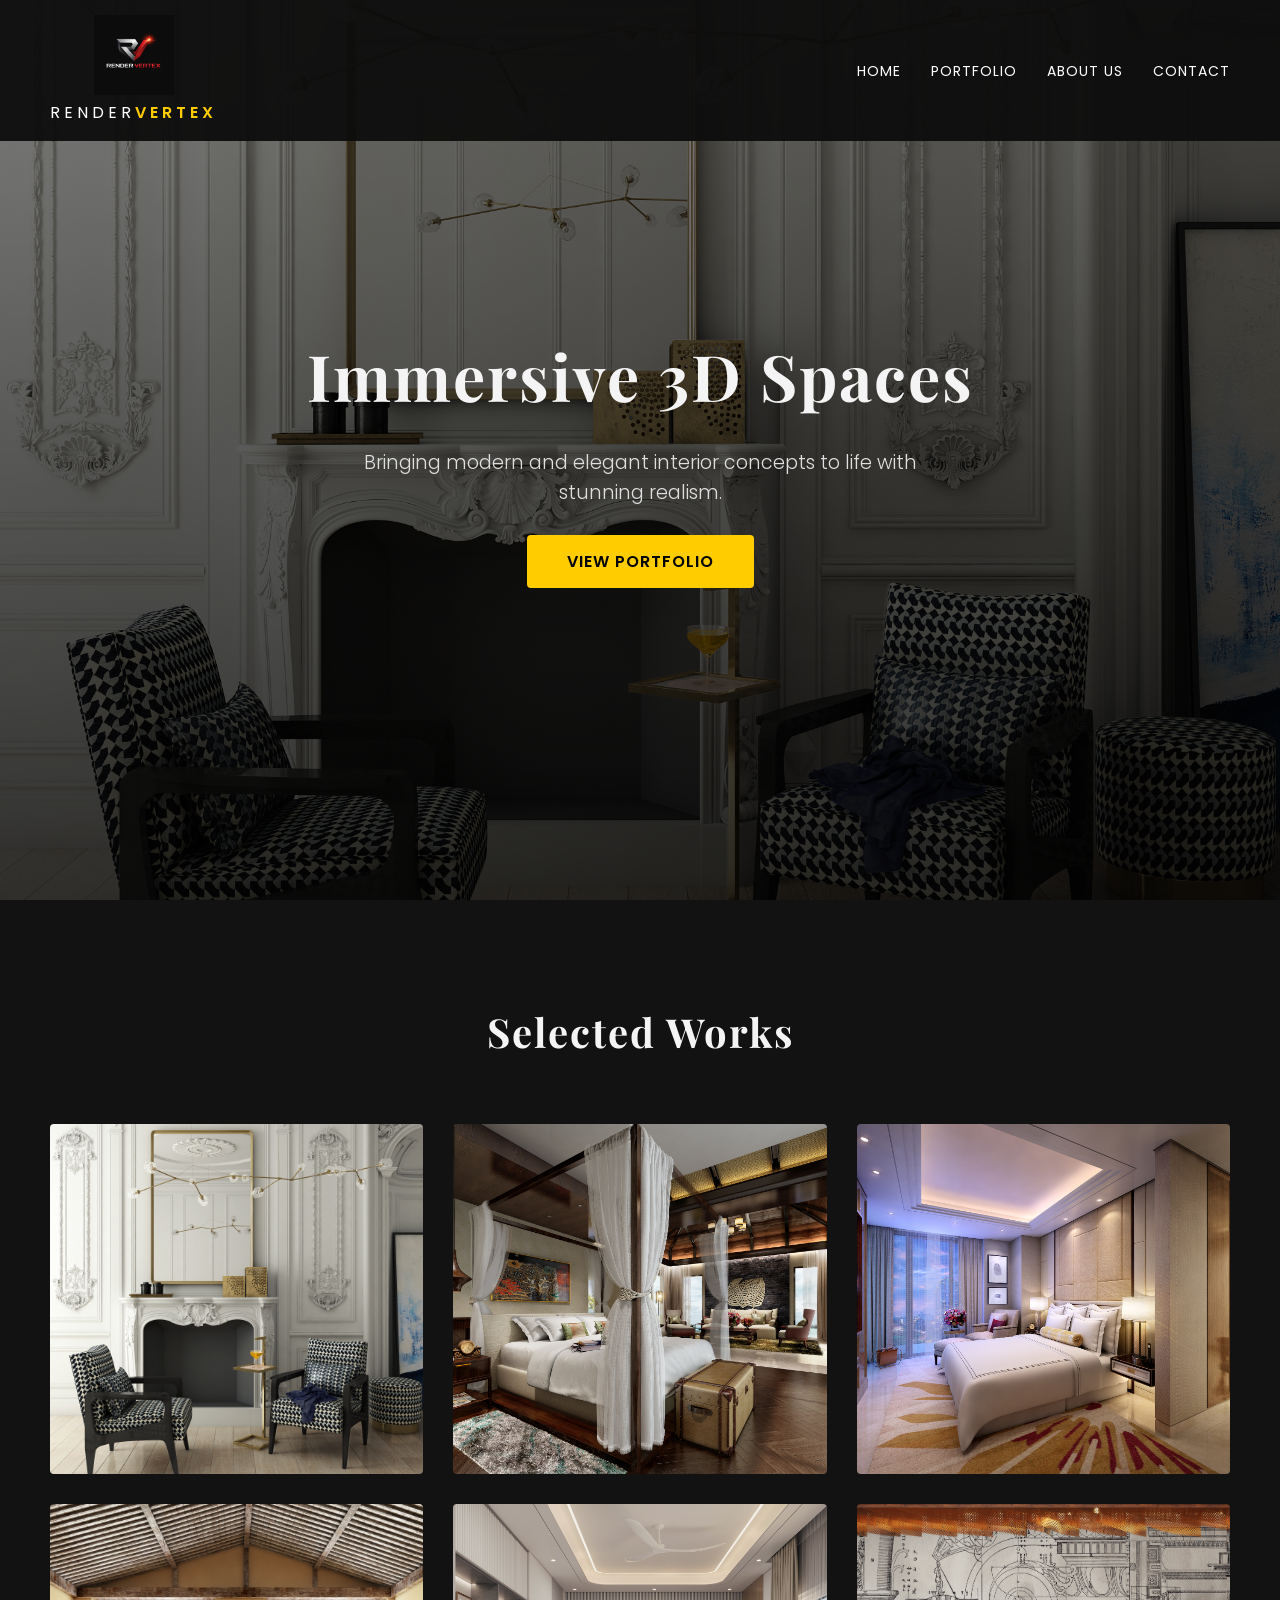
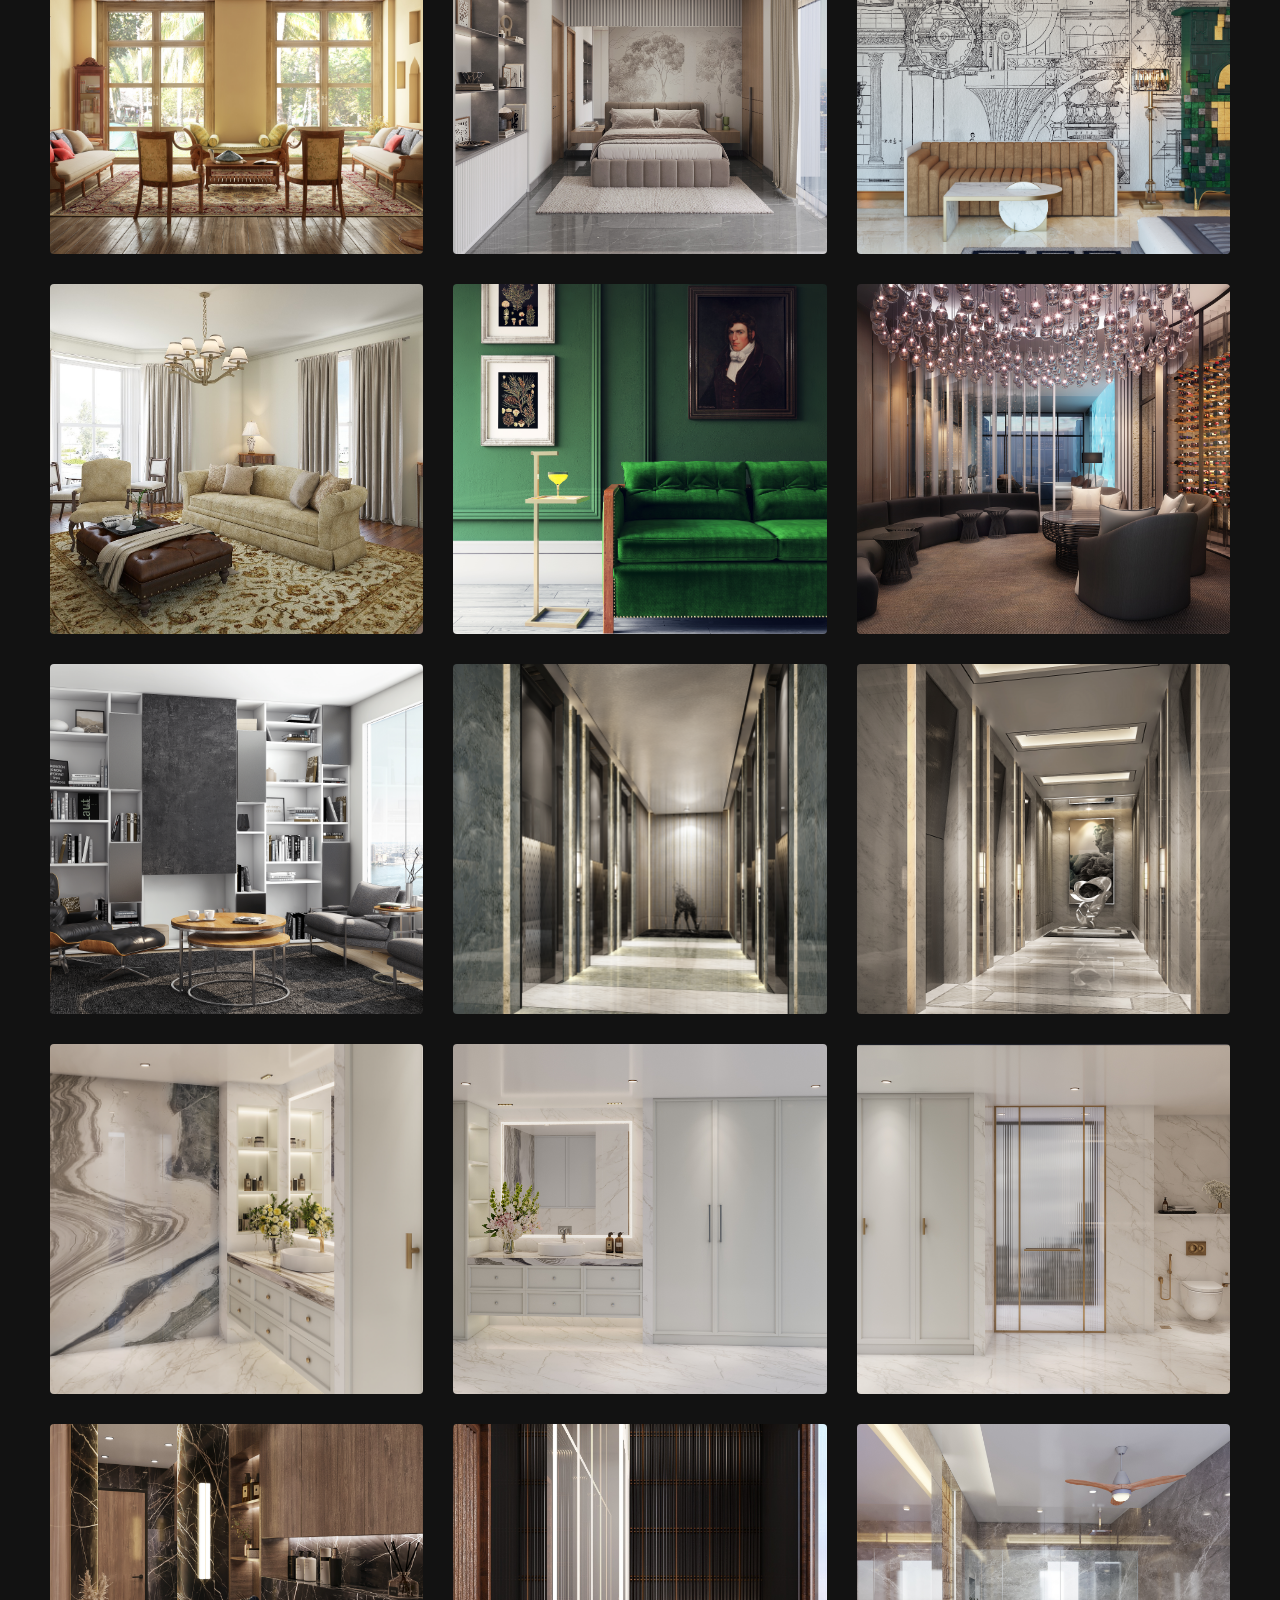
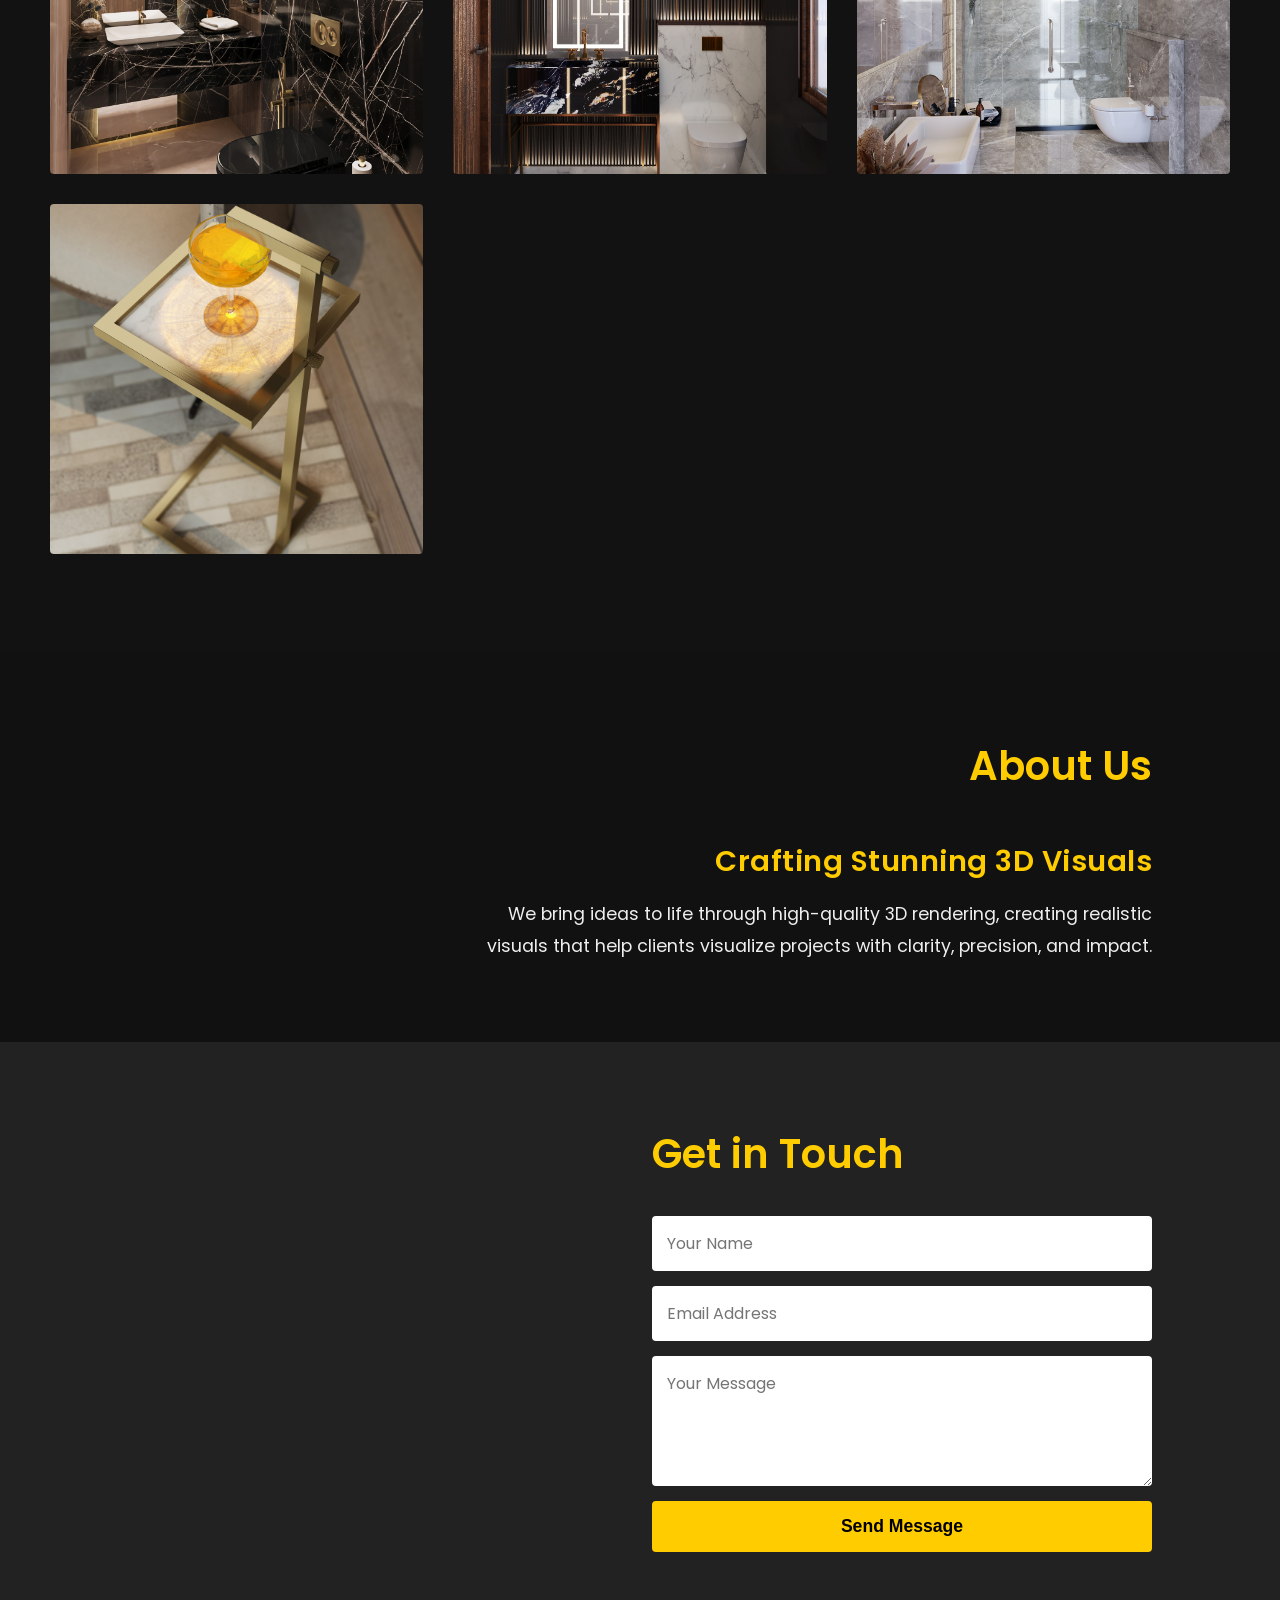
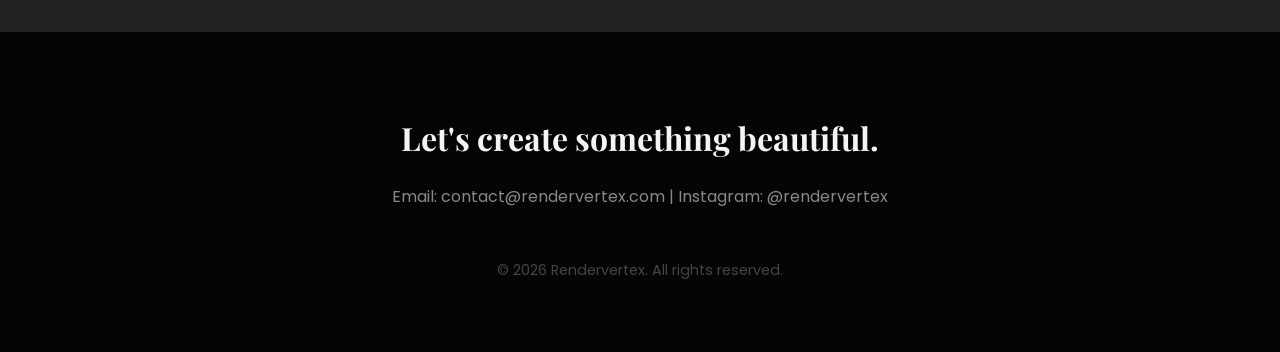
==== index.html @ 84c142a1 "Update index.html" ====
<!DOCTYPE html>
<html lang="en">
<head>
    <meta charset="UTF-8">
    <meta name="viewport" content="width=device-width, initial-scale=1.0">
    <title>Rendervertex | 3D Interior Portfolio</title>
    <link rel="stylesheet" href="style.css">
    <link href="https://fonts.googleapis.com/css2?family=Playfair+Display:wght@400;600&family=Poppins:wght@300;400;500;600&display=swap" rel="stylesheet">
</head>
<body>

    <nav class="navbar">
        <a href="#home" class="logo">
            <img src="images/logo.png" alt="Rendervertex Logo">
            <div class="logo-text">RENDER<span>VERTEX</span></div>
        </a>
        <ul class="nav-links">
            <li><a href="#home">Home</a></li>
            <li><a href="#portfolio">Portfolio</a></li>
            <li><a href="#about">About Us</a></li>
            <li><a href="#contact-form">Contact</a></li>
        </ul>
    </nav>

    <header id="home" class="hero">
        <div class="hero-content">
            <h1>Immersive 3D Spaces</h1>
            <p>Bringing modern and elegant interior concepts to life with stunning realism.</p>
            <a href="#portfolio" class="btn">View Portfolio</a>
        </div>
    </header>

    <section id="portfolio" class="portfolio">
        <h2 class="section-title">Selected Works</h2>
        <div class="gallery">
            <div class="gallery-item"><img src="images/portfolio_1.jpg.jpg" alt="Classic Elegance"><div class="overlay">Classic Elegance</div></div>
            <div class="gallery-item"><img src="images/portfolio_2.jpg.jpg" alt="Luxury Bedroom"><div class="overlay">Luxury Bedroom</div></div>
            <div class="gallery-item"><img src="images/portfolio_3.jpg.jpg" alt="Modern Suite"><div class="overlay">Modern Suite</div></div>
            <div class="gallery-item"><img src="images/portfolio_4.jpg.jpg" alt="Traditional Lounge"><div class="overlay">Traditional Lounge</div></div>
            <div class="gallery-item"><img src="images/portfolio_5.jpg.jpg" alt="Contemporary Bedroom"><div class="overlay">Contemporary Bedroom</div></div>
            <div class="gallery-item"><img src="images/portfolio_6.jpg.jpg" alt="Artistic Living Space"><div class="overlay">Artistic Living Space</div></div>
            <div class="gallery-item"><img src="images/portfolio_7.jpg.jpg" alt="Cozy Seating"><div class="overlay">Cozy Seating</div></div>
            <div class="gallery-item"><img src="images/portfolio_8.jpg.jpg" alt="Emerald Lounge"><div class="overlay">Emerald Lounge</div></div>
            <div class="gallery-item"><img src="images/portfolio_9.jpg.jpg" alt="Luxury Cellar"><div class="overlay">Luxury Cellar</div></div>
            <div class="gallery-item"><img src="images/portfolio_10.jpg.jpg" alt="Modern Reading Nook"><div class="overlay">Modern Reading Nook</div></div>
            <div class="gallery-item"><img src="images/portfolio_11.jpg.jpg" alt="Marble Hallway"><div class="overlay">Marble Hallway</div></div>
            <div class="gallery-item"><img src="images/portfolio_12.jpg.jpg" alt="Sculpture Corridor"><div class="overlay">Sculpture Corridor</div></div>
            <div class="gallery-item"><img src="images/portfolio_13.jpg.jpg" alt="Modern Marble Bathroom"><div class="overlay">Modern Marble Bathroom</div></div>
            <div class="gallery-item"><img src="images/portfolio_14.jpg.jpg" alt="Minimalist Wardrobe"><div class="overlay">Minimalist Wardrobe</div></div>
            <div class="gallery-item"><img src="images/portfolio_15.jpg.jpg" alt="Elegant Glass Shower"><div class="overlay">Elegant Glass Shower</div></div>
            <div class="gallery-item"><img src="images/portfolio_16.jpg.jpg" alt="Dark Marble Vanity"><div class="overlay">Dark Marble Vanity</div></div>
            <div class="gallery-item"><img src="images/portfolio_17.jpg.jpg" alt="Luxury Powder Room"><div class="overlay">Luxury Powder Room</div></div>
            <div class="gallery-item"><img src="images/portfolio_18.jpg.jpg" alt="Grey Stone Bathroom"><div class="overlay">Grey Stone Bathroom</div></div>
            <div class="gallery-item"><img src="images/portfolio_19.jpg.jpg" alt="Golden Side Table"><div class="overlay">Golden Side Table</div></div>
        </div>
    </section>

    <section id="about" class="about-section">
        <div class="about-container">
            <h2 class="gold-text text-right">About Us</h2>
            <div class="about-content">
                <h3 class="gold-text">Crafting Stunning 3D Visuals</h3>
                <p>We bring ideas to life through high-quality 3D rendering, creating realistic visuals that help clients visualize projects with clarity, precision, and impact.</p>
            </div>
        </div>
    </section>

    <section id="contact-form" class="contact-form-section">
        <div class="form-container">
            <h2 class="gold-text">Get in Touch</h2>
            <form action="#" method="POST" class="contact-form">
                <input type="text" placeholder="Your Name" required>
                <input type="email" placeholder="Email Address" required>
                <textarea placeholder="Your Message" rows="4" required></textarea>
                <button type="submit" class="submit-btn">Send Message</button>
            </form>
        </div>
    </section>

    <footer id="contact">
        <h2>Let's create something beautiful.</h2>
        <p>Email: contact@rendervertex.com | Instagram: @rendervertex</p>
        <p class="copyright">&copy; 2026 Rendervertex. All rights reserved.</p>
    </footer>
</body>
</html>
---- style.css ----
/* General Reset */
* {
    margin: 0;
    padding: 0;
    box-sizing: border-box;
}
html {
    scroll-behavior: smooth;
}
body {
    background-color: #0d0d0d;
    color: #f4f4f4;
    font-family: 'Poppins', sans-serif;
    line-height: 1.6;
}

/* Typography */
h1, h2 {
    font-family: 'Playfair Display', serif;
}

/* Navbar */
.navbar {
    display: flex;
    justify-content: space-between;
    align-items: center;
    padding: 15px 50px;
    background-color: rgba(13, 13, 13, 0.95);
    position: fixed;
    width: 100%;
    top: 0;
    z-index: 1000;
}
.logo {
    display: flex;
    flex-direction: column; 
    align-items: center;
    text-decoration: none;
}
.logo img {
    height: 80px; /* SIZE INCREASED FROM 50px TO 80px */
    width: auto;
    object-fit: contain;
    mix-blend-mode: screen; 
}
.logo-text {
    font-family: 'Poppins', sans-serif;
    font-size: 16px; /* SIZE INCREASED FROM 12px TO 16px */
    font-weight: 400;
    letter-spacing: 4px;
    color: #ffffff;
    margin-top: 5px;
}
.logo-text span {
    color: #ffcc00; 
    font-weight: 600;
}
.nav-links {
    list-style: none;
    display: flex;
    gap: 30px;
}
.nav-links a {
    color: #fff;
    text-decoration: none;
    font-size: 14px;
    text-transform: uppercase;
    letter-spacing: 1px;
    transition: color 0.3s ease;
}
.nav-links a:hover {
    color: #ffcc00; 
}

/* Hero Section */
.hero {
    height: 100vh;
    display: flex;
    justify-content: center;
    align-items: center;
    text-align: center;
    background: linear-gradient(rgba(0,0,0,0.5), rgba(0,0,0,0.8)), url('images/portfolio_1.jpg.jpg') center/cover;
    padding: 0 20px;
}
.hero-content h1 {
    font-size: 4rem;
    margin-bottom: 20px;
    letter-spacing: 2px;
}
.hero-content p {
    font-size: 1.2rem;
    font-weight: 300;
    margin-bottom: 40px;
    color: #e0e0e0;
    max-width: 600px;
    margin-left: auto;
    margin-right: auto;
}
.btn {
    padding: 15px 40px;
    background-color: #ffcc00; 
    color: #000;
    text-decoration: none;
    font-weight: 600;
    text-transform: uppercase;
    letter-spacing: 1px;
    transition: background-color 0.3s, transform 0.3s;
    border-radius: 4px;
}
.btn:hover {
    background-color: #e6b800;
    transform: translateY(-3px);
}

/* Portfolio Section */
.portfolio {
    padding: 100px 50px;
    text-align: center;
    background-color: #121212;
}
.section-title {
    font-size: 2.5rem;
    margin-bottom: 60px;
    letter-spacing: 2px;
}
.gallery {
    display: grid;
    grid-template-columns: repeat(auto-fit, minmax(350px, 1fr));
    gap: 30px;
}
.gallery-item {
    position: relative;
    overflow: hidden;
    cursor: pointer;
    border-radius: 4px;
}
.gallery-item img {
    width: 100%;
    height: 350px;
    object-fit: cover; 
    display: block;
    transition: transform 0.5s ease;
}
.overlay {
    position: absolute;
    bottom: -100%;
    left: 0;
    width: 100%;
    padding: 20px;
    background: linear-gradient(transparent, rgba(0, 0, 0, 0.9));
    color: #fff;
    text-align: left;
    font-size: 1.2rem;
    font-family: 'Playfair Display', serif;
    transition: bottom 0.4s ease;
}
.gallery-item:hover img {
    transform: scale(1.05);
}
.gallery-item:hover .overlay {
    bottom: 0;
}

/* --- About Us Section --- */
.about-section {
    background-color: #111111;
    padding: 80px 10%;
}
.about-container {
    max-width: 1200px;
    margin: 0 auto;
}
.gold-text {
    color: #ffcc00;
    font-family: 'Poppins', sans-serif;
    font-weight: 600;
}
.text-right {
    text-align: right;
    font-size: 2.5rem;
    margin-bottom: 40px;
}
.about-content {
    max-width: 700px;
    margin-left: auto; /* TEXT KO RIGHT SIDE SHIFT KARNE KE LIYE */
    text-align: right; /* TEXT KI ALIGNMENT RIGHT KARNE KE LIYE */
}
.about-content h3 {
    font-size: 1.8rem;
    margin-bottom: 15px;
    letter-spacing: 0.5px;
}
.about-content p {
    font-size: 1.1rem;
    color: #eeeeee;
    line-height: 1.8;
}

/* --- Get in Touch Section --- */
.contact-form-section {
    background-color: #222222;
    padding: 80px 10%;
    display: flex;
    justify-content: flex-end;
}
.form-container {
    width: 100%;
    max-width: 500px;
}
.form-container h2 {
    font-size: 2.5rem;
    margin-bottom: 30px;
}
.contact-form {
    display: flex;
    flex-direction: column;
    gap: 15px;
}
.contact-form input, 
.contact-form textarea {
    width: 100%;
    padding: 15px;
    border: none;
    border-radius: 4px;
    font-family: 'Poppins', sans-serif;
    font-size: 1rem;
    background-color: #ffffff;
    color: #333;
}
.contact-form input:focus, 
.contact-form textarea:focus {
    outline: 2px solid #ffcc00;
}
.submit-btn {
    background-color: #ffcc00;
    color: #000;
    border: none;
    padding: 15px;
    font-size: 1.1rem;
    font-weight: 600;
    border-radius: 4px;
    cursor: pointer;
    transition: background-color 0.3s ease;
}
.submit-btn:hover {
    background-color: #e6b800;
}

/* Footer */
footer {
    background-color: #050505;
    padding: 80px 20px 40px;
    text-align: center;
}
footer h2 {
    font-size: 2rem;
    margin-bottom: 20px;
}
footer p {
    color: #888;
    margin-bottom: 30px;
}
.copyright {
    font-size: 0.9rem;
    color: #444;
    margin-top: 50px;
}

/* Mobile Responsiveness */
@media (max-width: 768px) {
    .navbar {
        flex-direction: column;
        padding: 20px;
    }
    .logo-text {
        margin-bottom: 15px;
    }
    .nav-links {
        margin-top: 10px;
        flex-wrap: wrap;
        justify-content: center;
    }
    .hero-content h1 {
        font-size: 2.5rem;
    }
    .portfolio {
        padding: 60px 20px;
    }
    .gallery-item img {
        height: 250px;
    }
    .text-right {
        text-align: left;
    }
    .about-content {
        text-align: left; /* Mobile me wapas left align taaki ajeeb na lage */
        margin-left: 0;
    }
    .contact-form-section {
        justify-content: flex-start;
    }
}
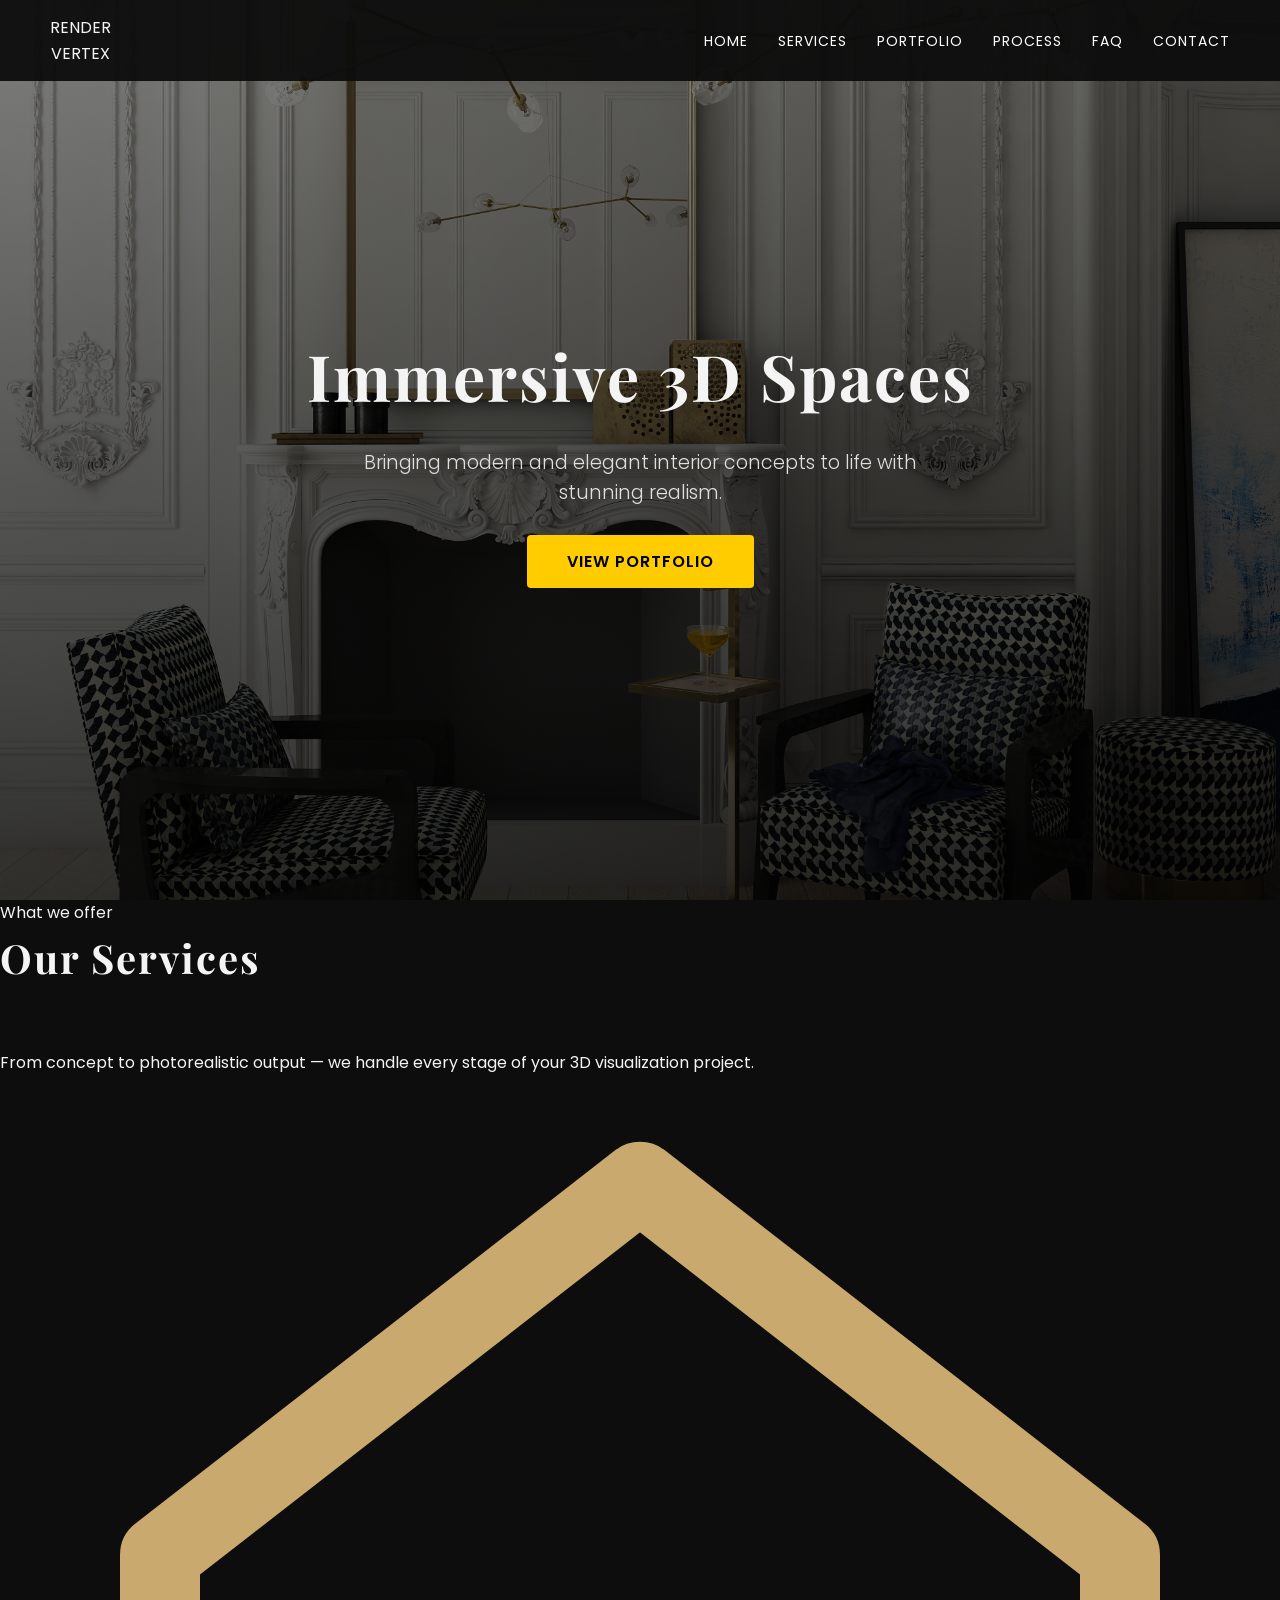
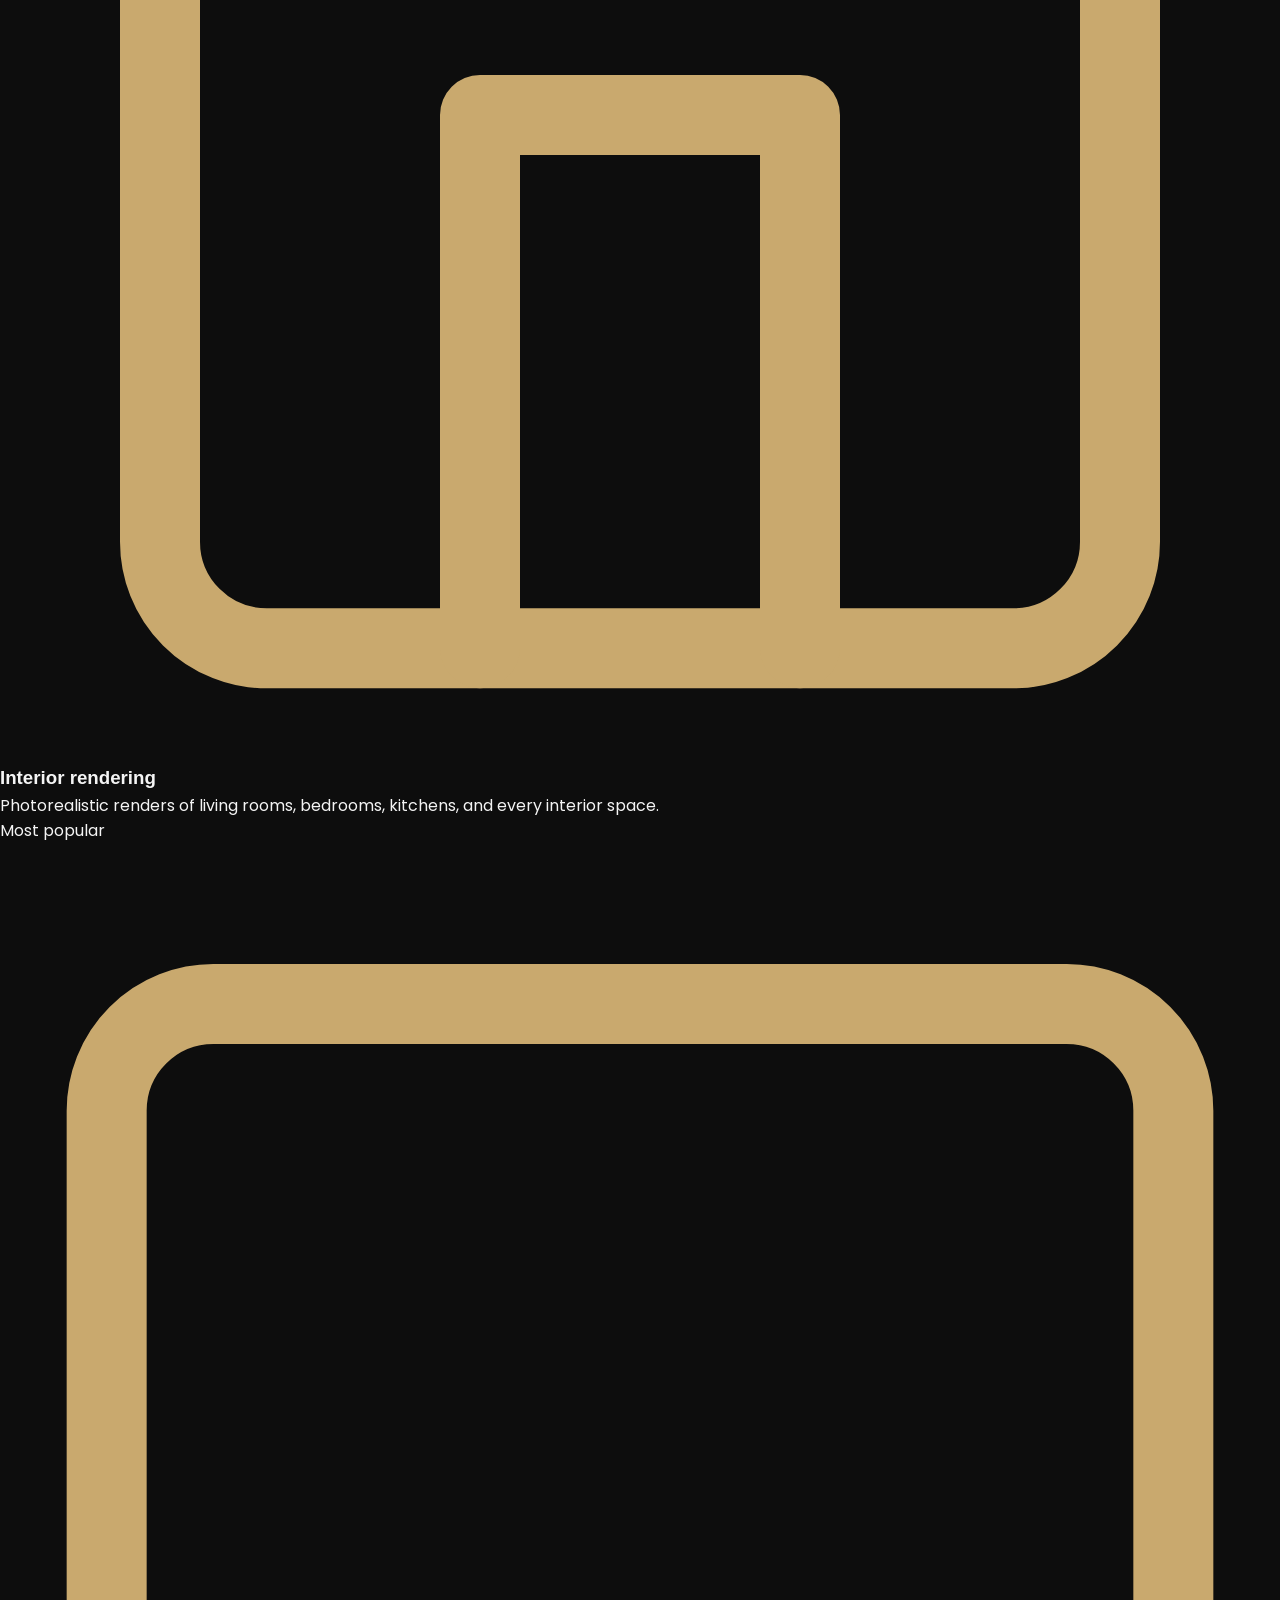
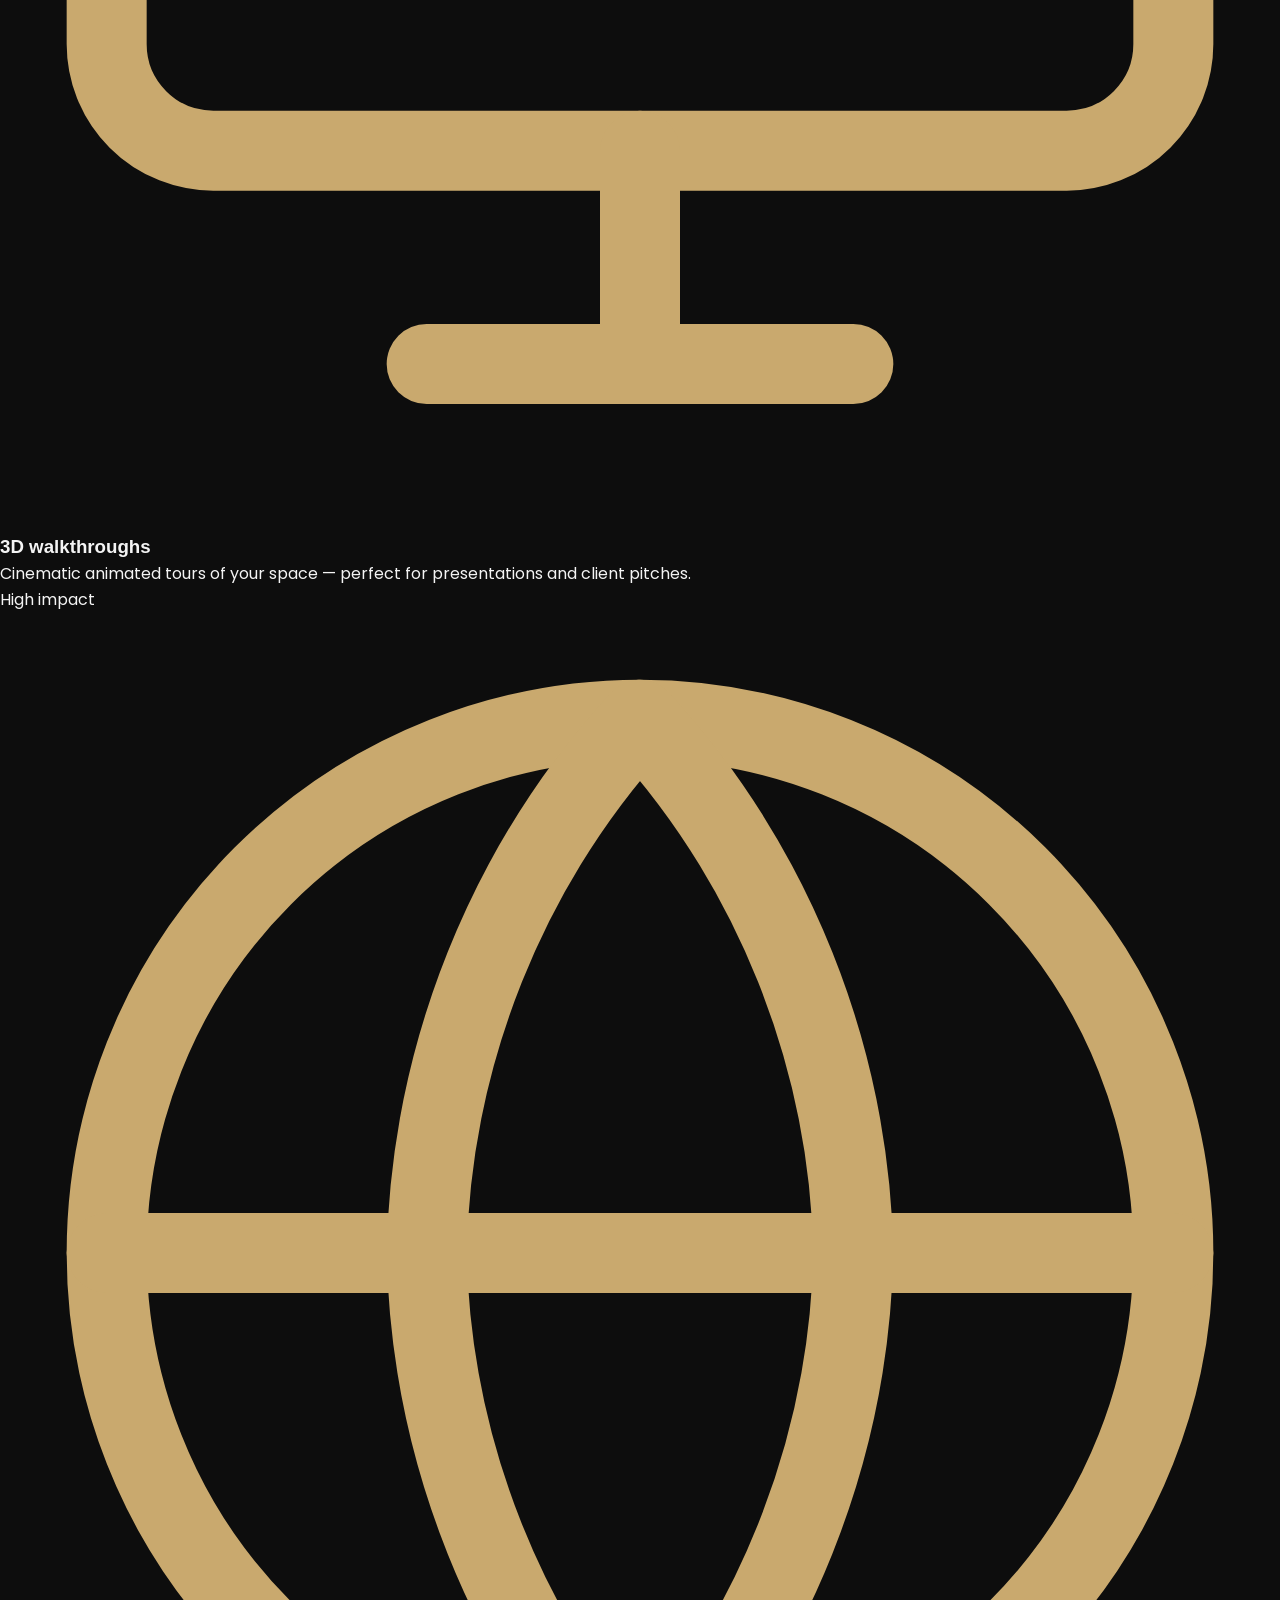
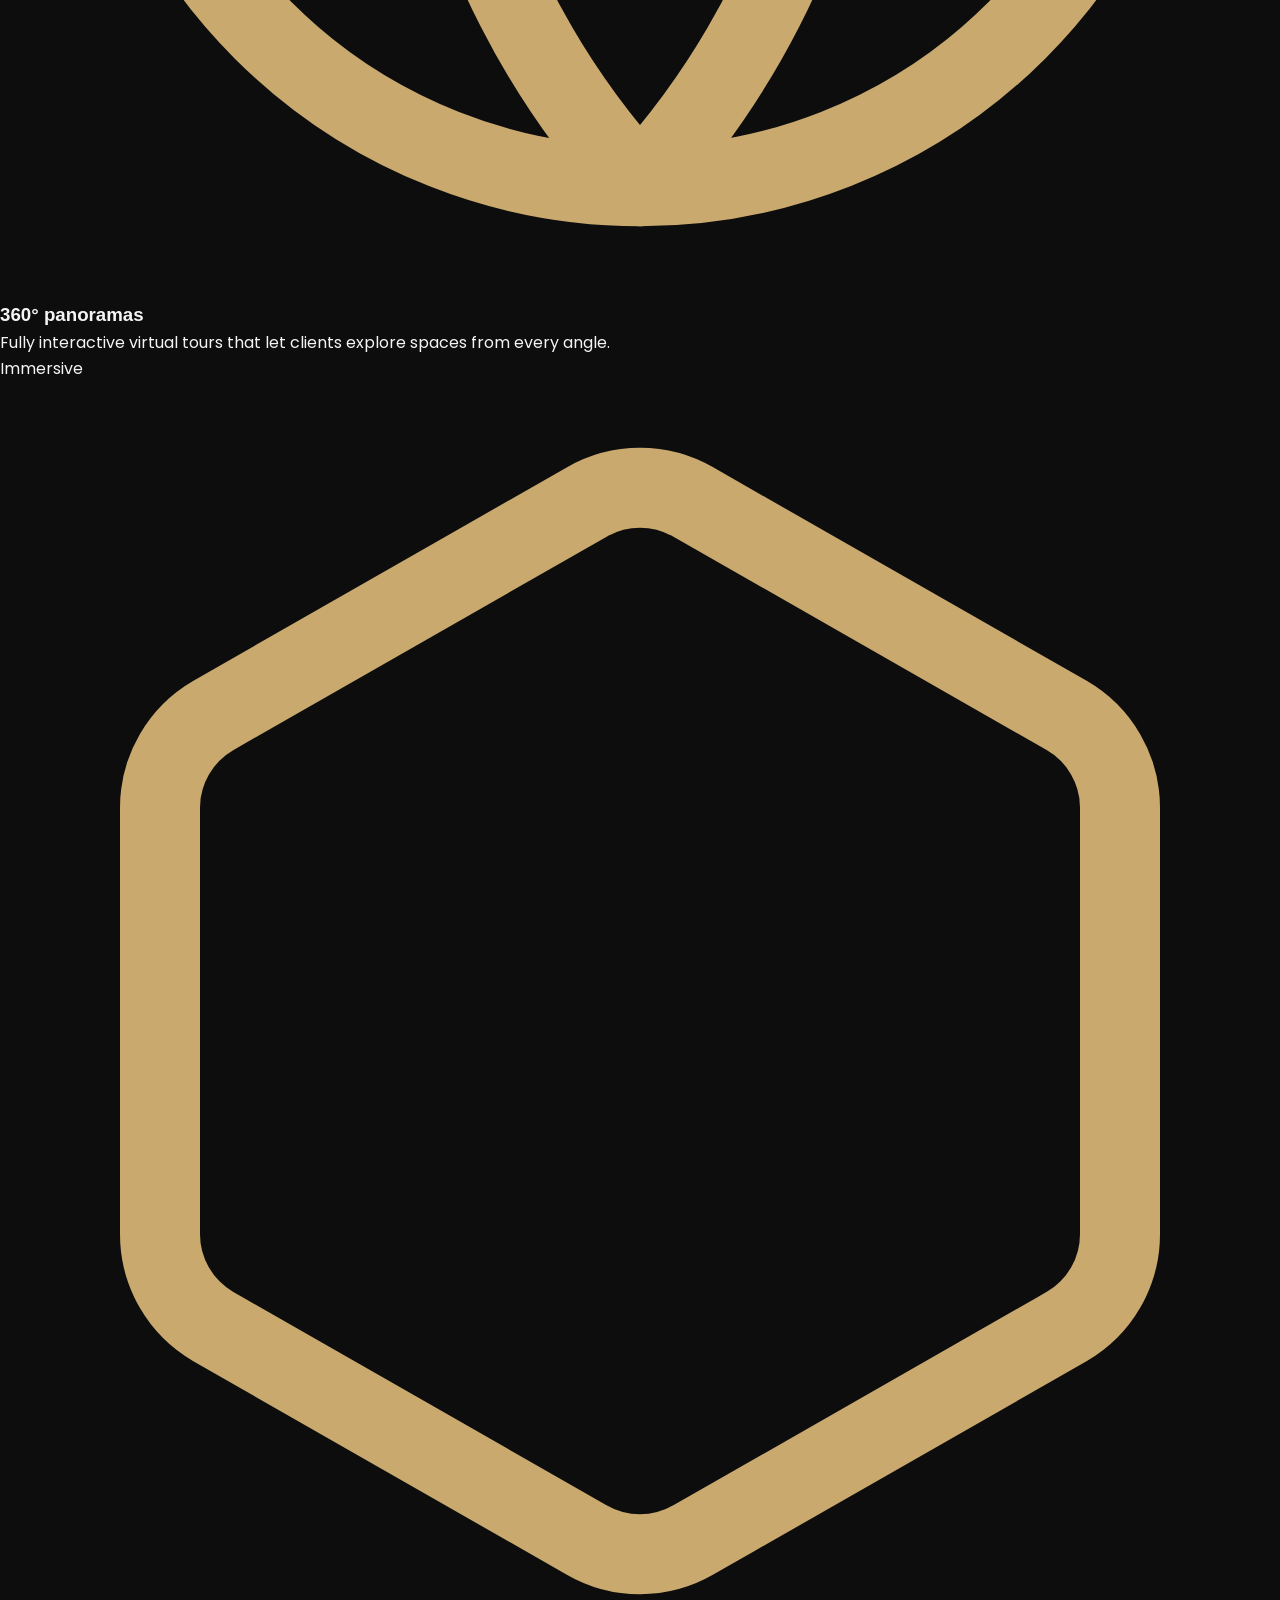
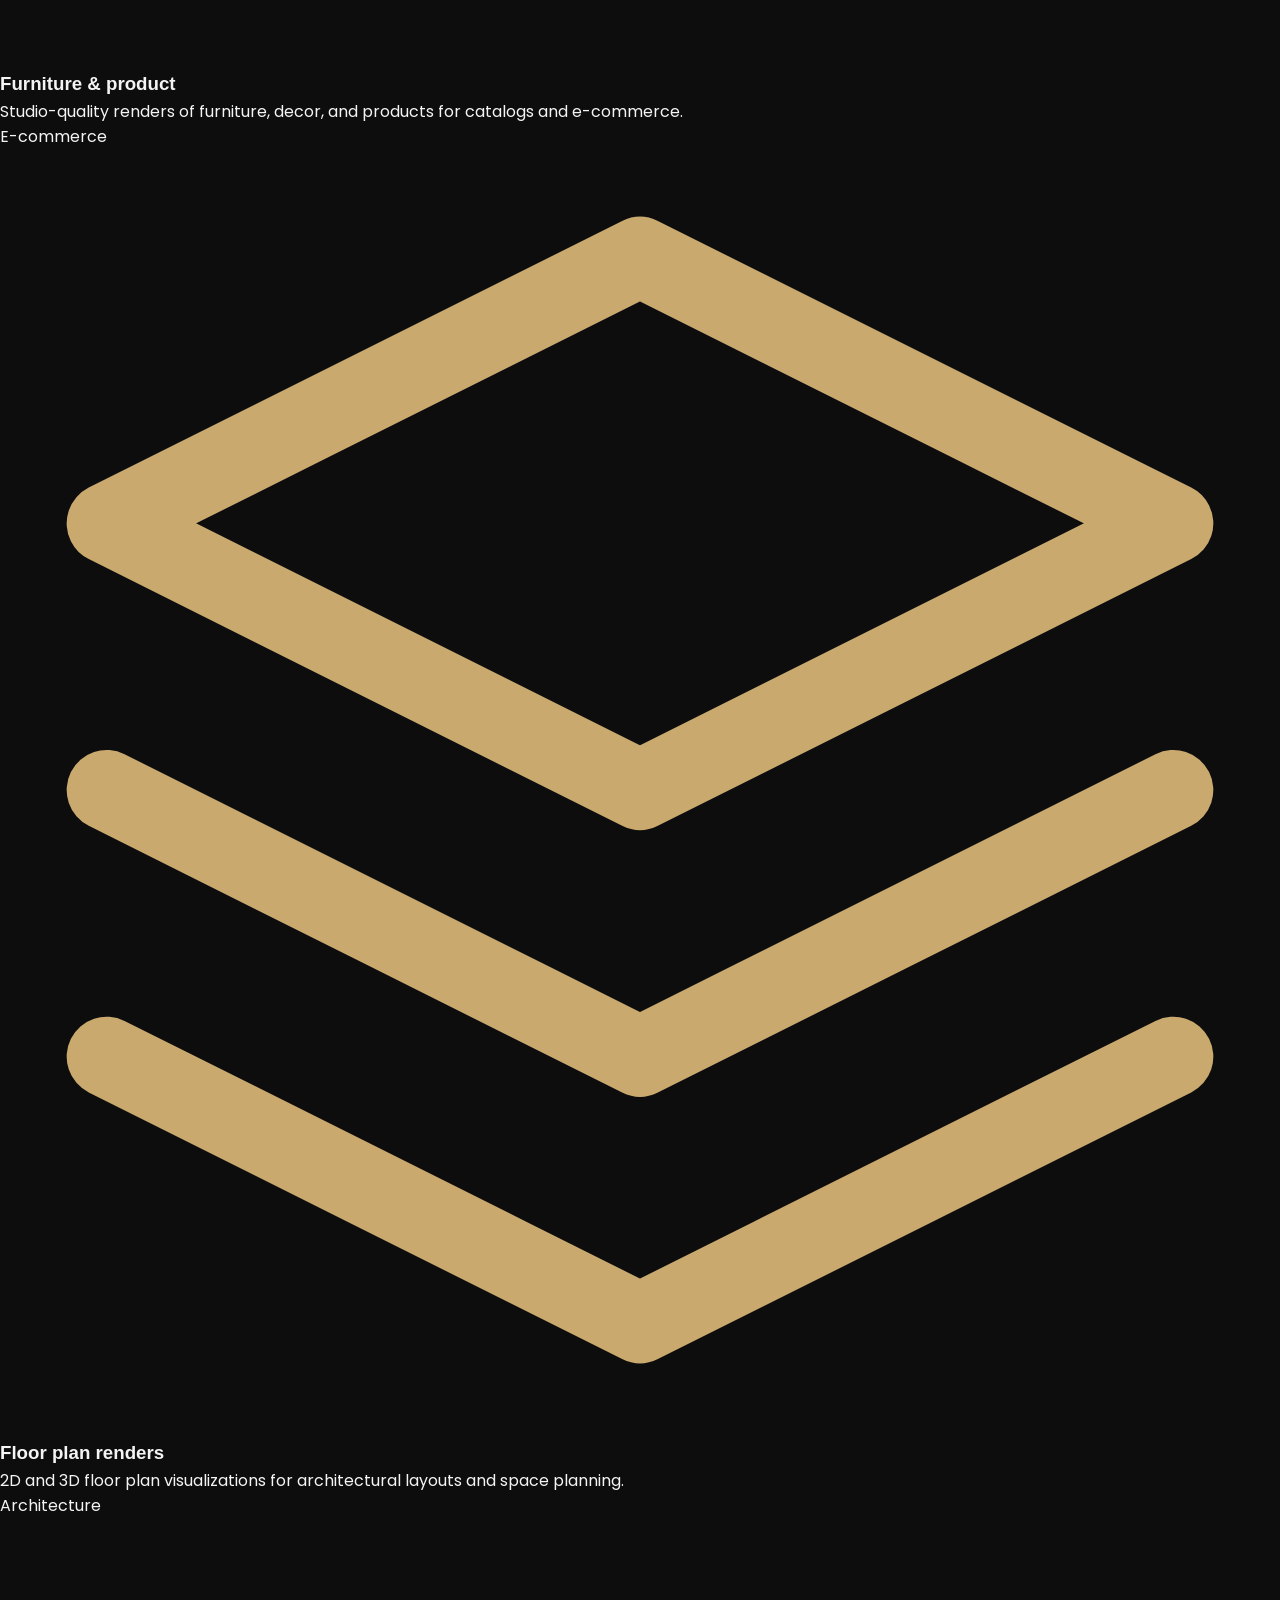
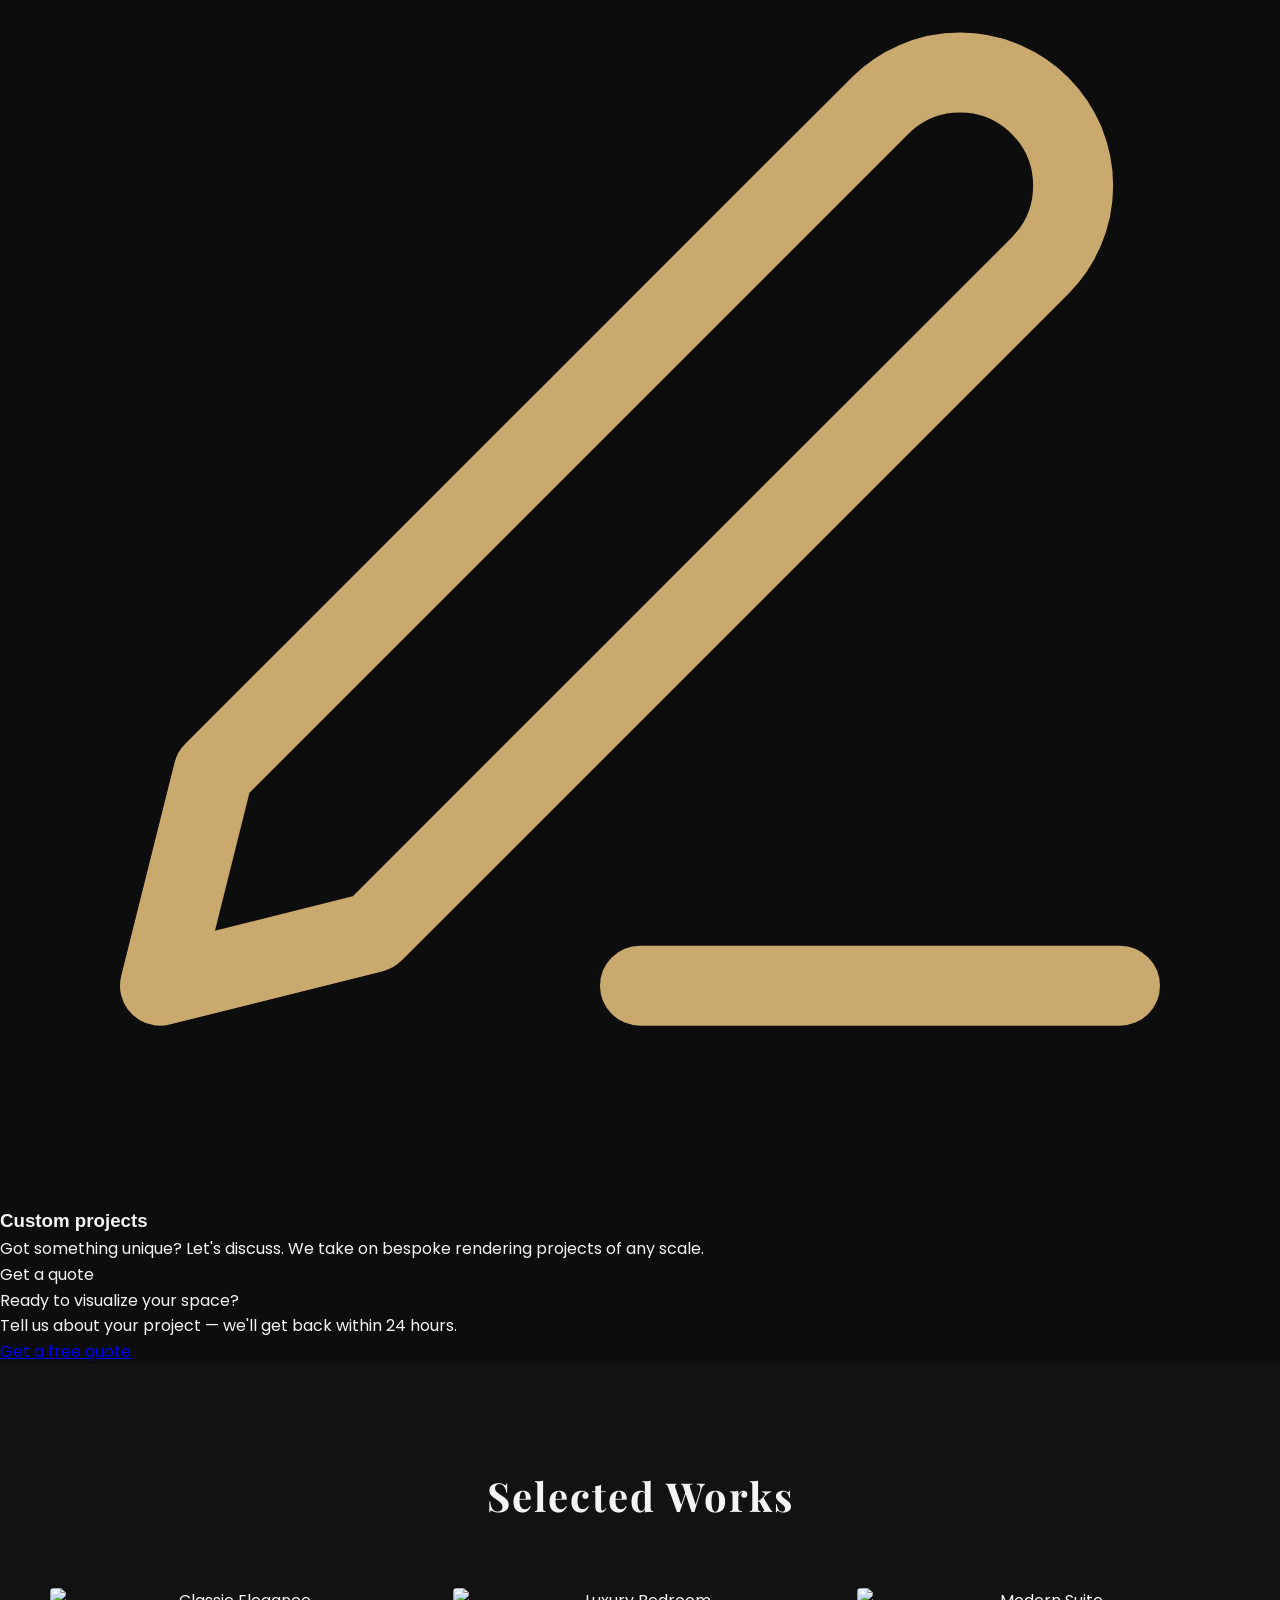
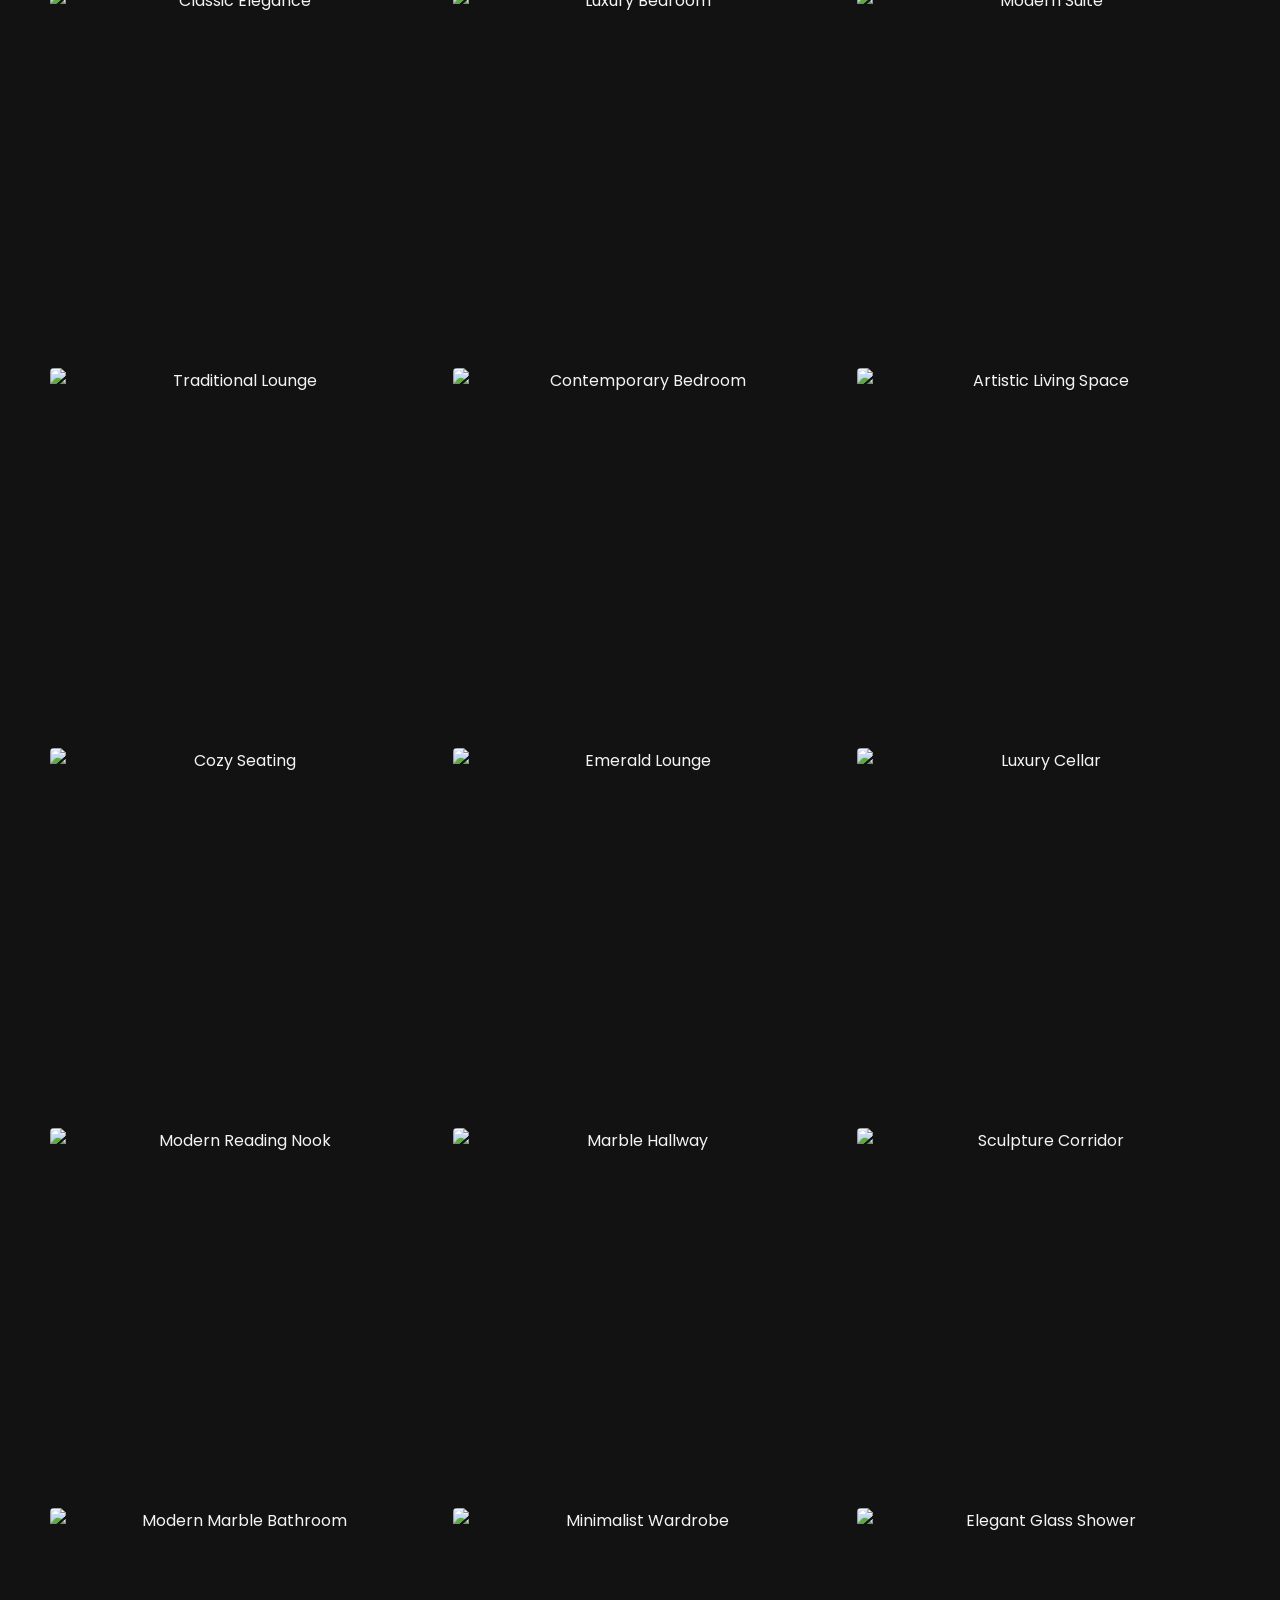
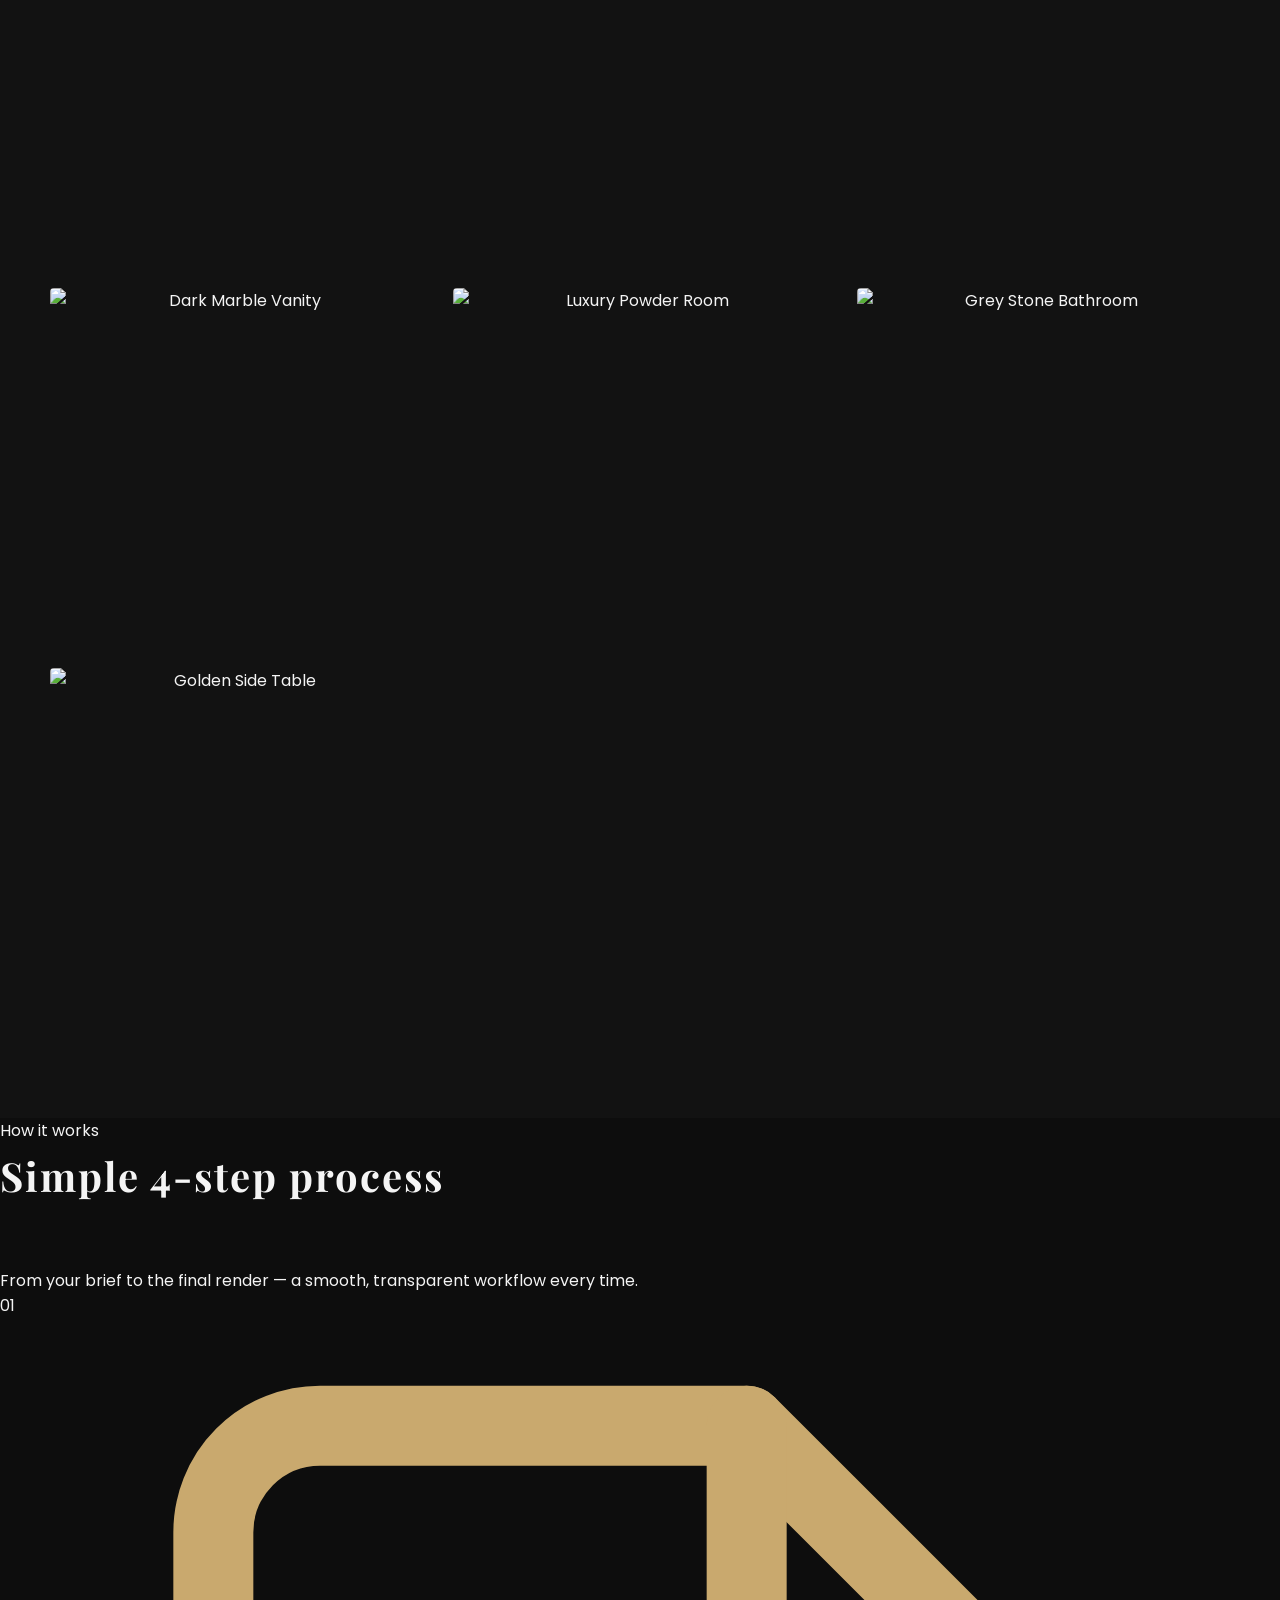
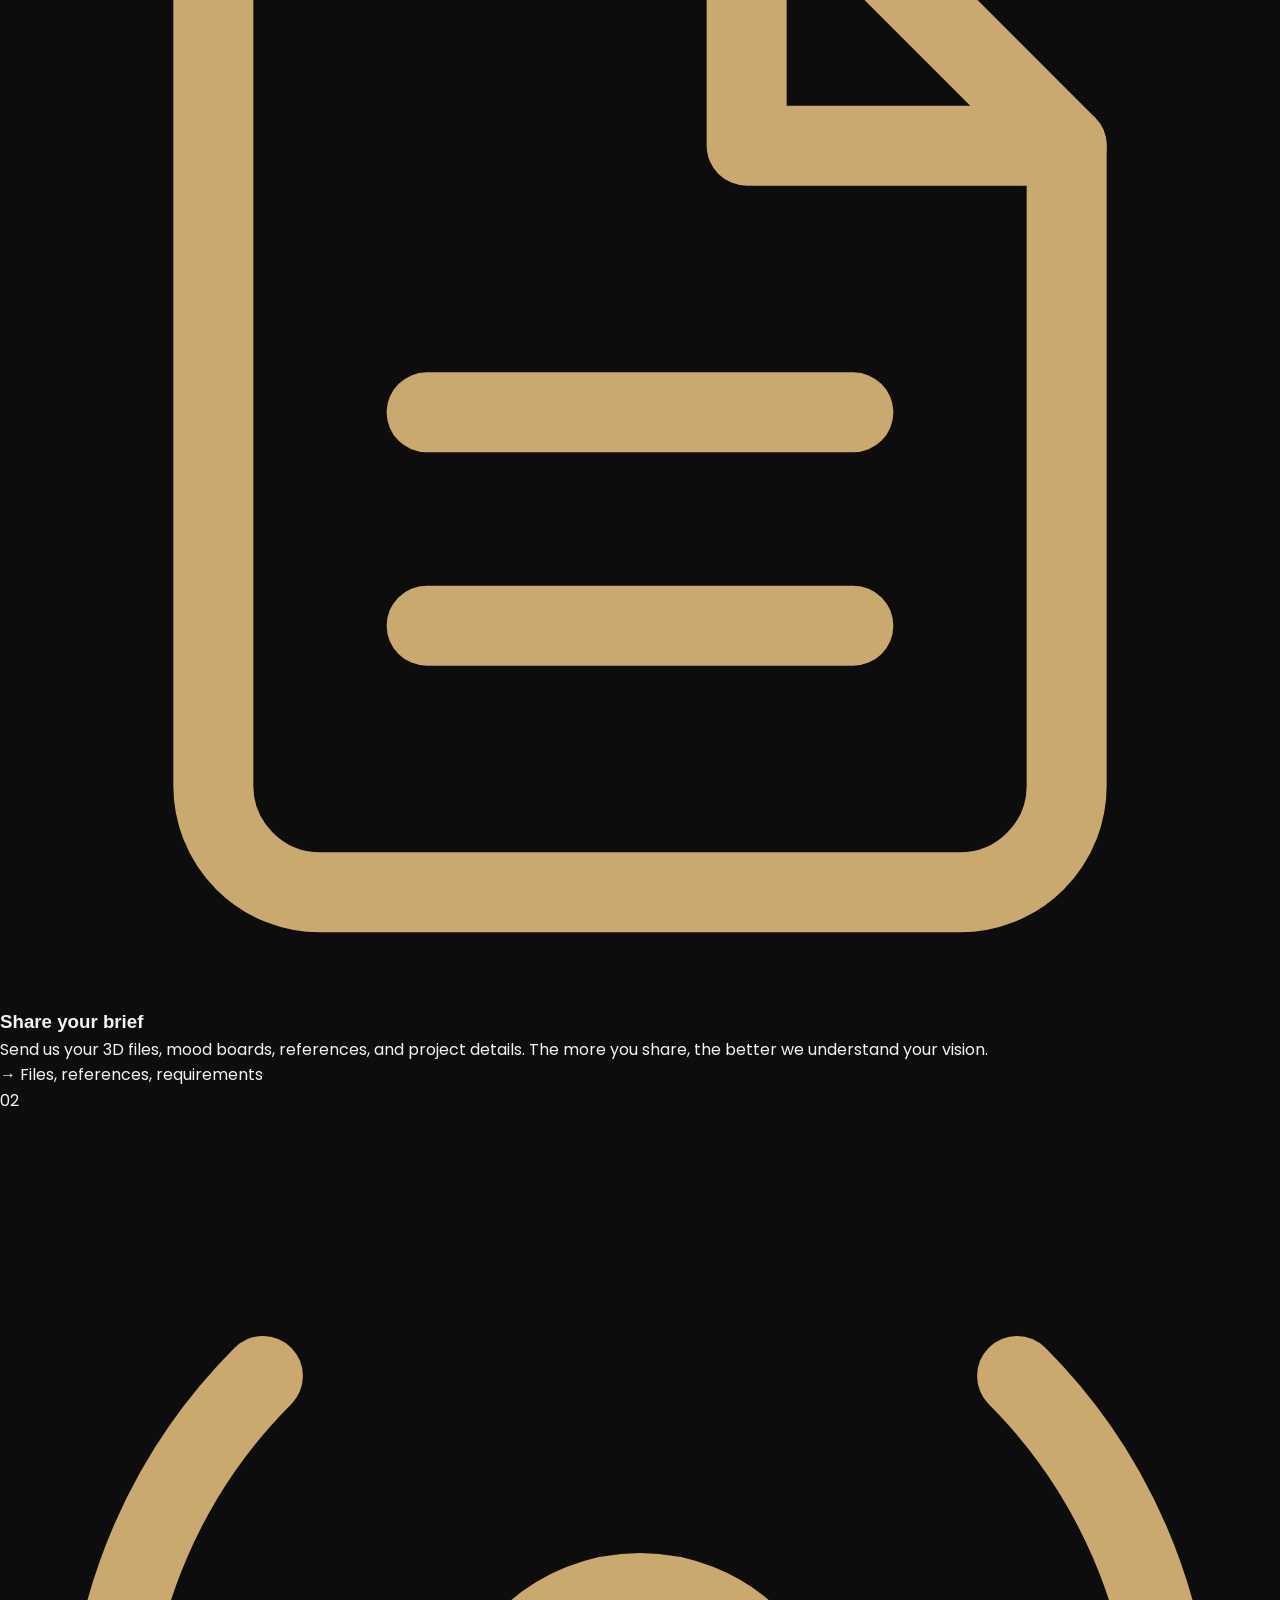
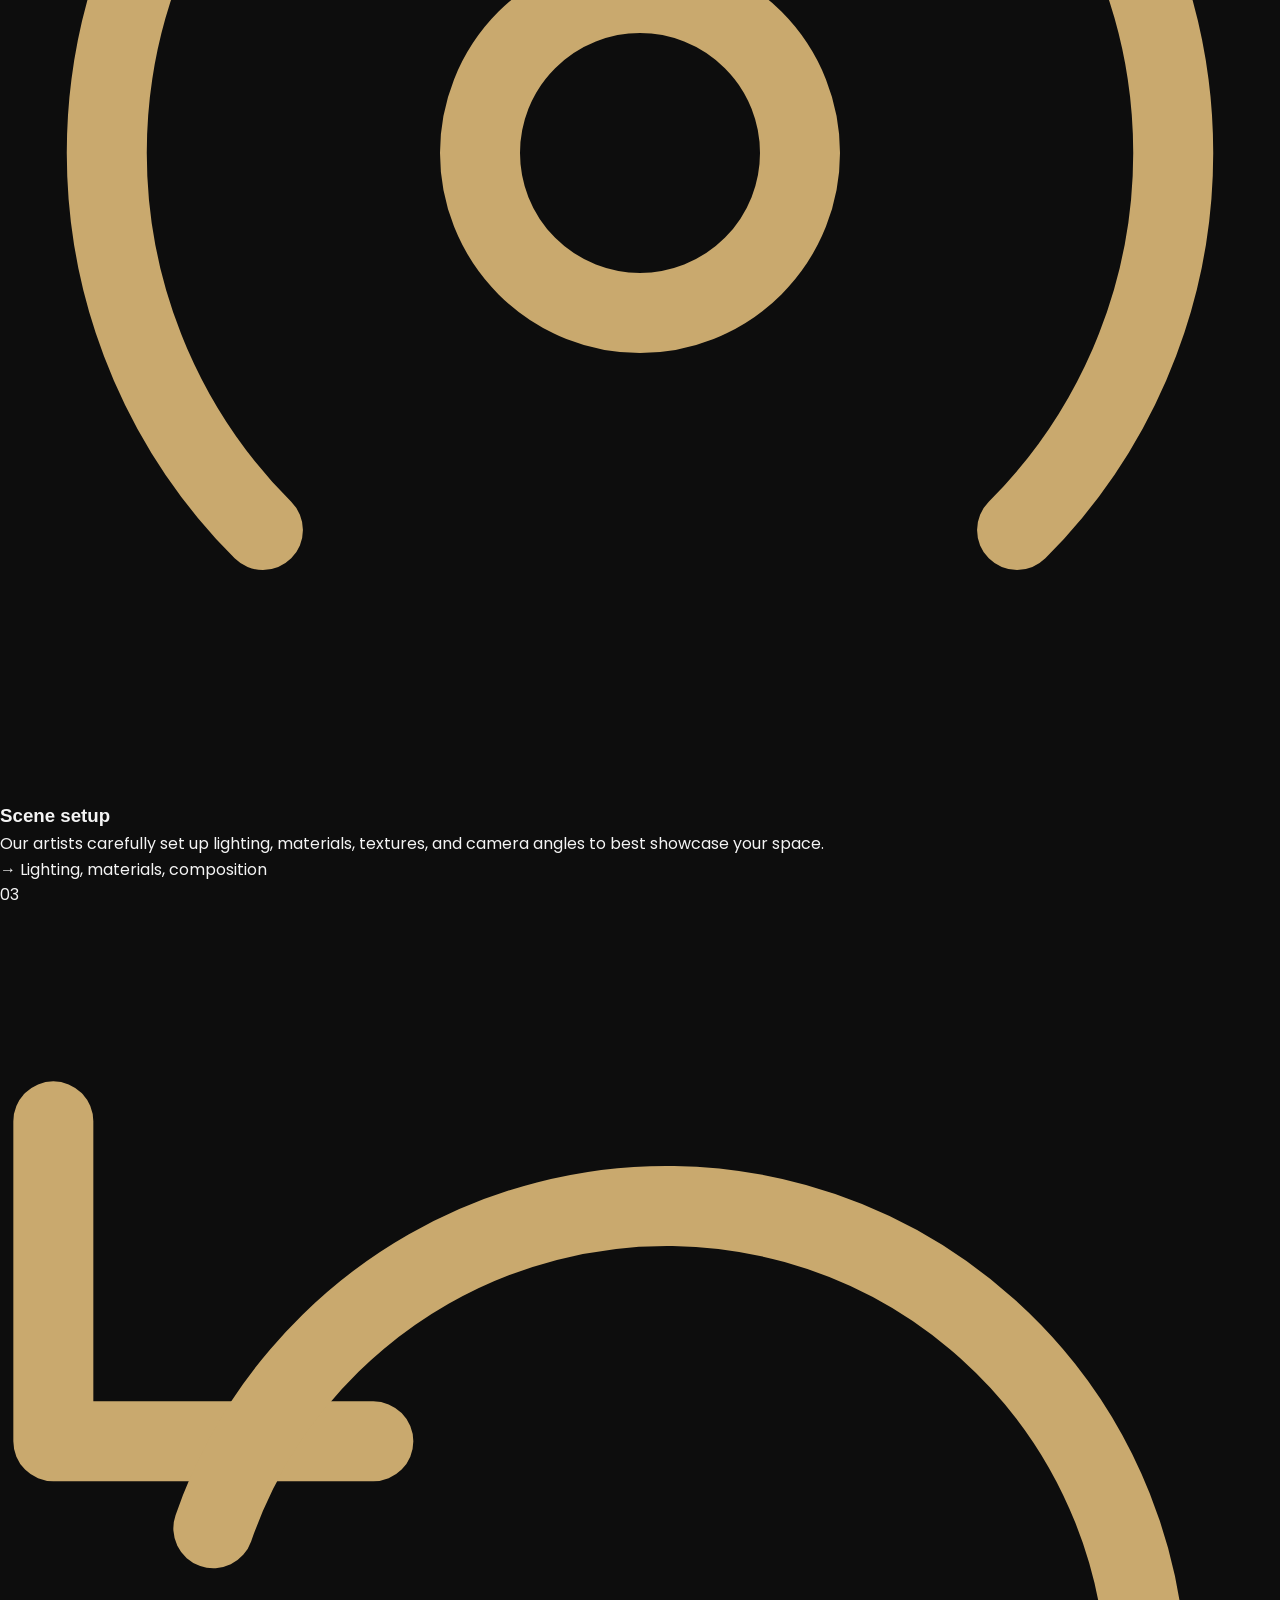
==== commit ea7e2a1c: "Update index.html" ====
--- a/index.html
+++ b/index.html
@@ -5,23 +5,24 @@
     <meta name="viewport" content="width=device-width, initial-scale=1.0">
     <title>Rendervertex | 3D Interior Portfolio</title>
     <link rel="stylesheet" href="style.css">
-    <link href="https://fonts.googleapis.com/css2?family=Playfair+Display:wght@400;600&family=Poppins:wght@300;400;500;600&display=swap" rel="stylesheet">
+    <link href="https://fonts.googleapis.com/css2?family=Playfair+Display:wght@400;600&family=Poppins:wght@300;400;500&display=swap" rel="stylesheet">
 </head>
 <body>
 
+    <!-- Navigation Bar -->
     <nav class="navbar">
-        <a href="#home" class="logo">
-            <img src="images/logo.png" alt="Rendervertex Logo">
-            <div class="logo-text">RENDER<span>VERTEX</span></div>
-        </a>
+        <div class="logo">RENDER<span>VERTEX</span></div>
         <ul class="nav-links">
             <li><a href="#home">Home</a></li>
+            <li><a href="#services">Services</a></li>
             <li><a href="#portfolio">Portfolio</a></li>
-            <li><a href="#about">About Us</a></li>
-            <li><a href="#contact-form">Contact</a></li>
+            <li><a href="#process">Process</a></li>
+            <li><a href="#faq">FAQ</a></li>
+            <li><a href="#contact">Contact</a></li>
         </ul>
     </nav>
 
+    <!-- Hero Section -->
     <header id="home" class="hero">
         <div class="hero-content">
             <h1>Immersive 3D Spaces</h1>
@@ -30,57 +31,257 @@
         </div>
     </header>
 
+    <!-- Services Section -->
+    <section id="services" class="services-section">
+        <div class="section-header">
+            <span class="section-label">What we offer</span>
+            <h2 class="section-title">Our Services</h2>
+            <p class="section-sub">From concept to photorealistic output — we handle every stage of your 3D visualization project.</p>
+        </div>
+        <div class="services-grid">
+            <div class="service-card">
+                <div class="service-icon">
+                    <svg viewBox="0 0 24 24" fill="none" stroke="#c9a96e" stroke-width="1.5" stroke-linecap="round" stroke-linejoin="round"><path d="M3 9l9-7 9 7v11a2 2 0 0 1-2 2H5a2 2 0 0 1-2-2z"/><polyline points="9 22 9 12 15 12 15 22"/></svg>
+                </div>
+                <h3>Interior rendering</h3>
+                <p>Photorealistic renders of living rooms, bedrooms, kitchens, and every interior space.</p>
+                <span class="srv-tag">Most popular</span>
+            </div>
+            <div class="service-card">
+                <div class="service-icon">
+                    <svg viewBox="0 0 24 24" fill="none" stroke="#c9a96e" stroke-width="1.5" stroke-linecap="round" stroke-linejoin="round"><rect x="2" y="3" width="20" height="14" rx="2"/><path d="M8 21h8M12 17v4"/></svg>
+                </div>
+                <h3>3D walkthroughs</h3>
+                <p>Cinematic animated tours of your space — perfect for presentations and client pitches.</p>
+                <span class="srv-tag">High impact</span>
+            </div>
+            <div class="service-card">
+                <div class="service-icon">
+                    <svg viewBox="0 0 24 24" fill="none" stroke="#c9a96e" stroke-width="1.5" stroke-linecap="round" stroke-linejoin="round"><circle cx="12" cy="12" r="10"/><path d="M2 12h20M12 2a15.3 15.3 0 0 1 4 10 15.3 15.3 0 0 1-4 10 15.3 15.3 0 0 1-4-10 15.3 15.3 0 0 1 4-10z"/></svg>
+                </div>
+                <h3>360° panoramas</h3>
+                <p>Fully interactive virtual tours that let clients explore spaces from every angle.</p>
+                <span class="srv-tag">Immersive</span>
+            </div>
+            <div class="service-card">
+                <div class="service-icon">
+                    <svg viewBox="0 0 24 24" fill="none" stroke="#c9a96e" stroke-width="1.5" stroke-linecap="round" stroke-linejoin="round"><path d="M21 16V8a2 2 0 0 0-1-1.73l-7-4a2 2 0 0 0-2 0l-7 4A2 2 0 0 0 3 8v8a2 2 0 0 0 1 1.73l7 4a2 2 0 0 0 2 0l7-4A2 2 0 0 0 21 16z"/></svg>
+                </div>
+                <h3>Furniture & product</h3>
+                <p>Studio-quality renders of furniture, decor, and products for catalogs and e-commerce.</p>
+                <span class="srv-tag">E-commerce</span>
+            </div>
+            <div class="service-card">
+                <div class="service-icon">
+                    <svg viewBox="0 0 24 24" fill="none" stroke="#c9a96e" stroke-width="1.5" stroke-linecap="round" stroke-linejoin="round"><polygon points="12 2 2 7 12 12 22 7 12 2"/><polyline points="2 17 12 22 22 17"/><polyline points="2 12 12 17 22 12"/></svg>
+                </div>
+                <h3>Floor plan renders</h3>
+                <p>2D and 3D floor plan visualizations for architectural layouts and space planning.</p>
+                <span class="srv-tag">Architecture</span>
+            </div>
+            <div class="service-card">
+                <div class="service-icon">
+                    <svg viewBox="0 0 24 24" fill="none" stroke="#c9a96e" stroke-width="1.5" stroke-linecap="round" stroke-linejoin="round"><path d="M12 20h9"/><path d="M16.5 3.5a2.121 2.121 0 0 1 3 3L7 19l-4 1 1-4L16.5 3.5z"/></svg>
+                </div>
+                <h3>Custom projects</h3>
+                <p>Got something unique? Let's discuss. We take on bespoke rendering projects of any scale.</p>
+                <span class="srv-tag">Get a quote</span>
+            </div>
+        </div>
+        <!-- CTA Strip after Services -->
+        <div class="cta-strip">
+            <div>
+                <span>Ready to visualize your space?</span>
+                <p>Tell us about your project — we'll get back within 24 hours.</p>
+            </div>
+            <a href="#contact" class="btn-outline">Get a free quote</a>
+        </div>
+    </section>
+
+    <!-- Portfolio Gallery Section -->
     <section id="portfolio" class="portfolio">
         <h2 class="section-title">Selected Works</h2>
         <div class="gallery">
-            <div class="gallery-item"><img src="images/portfolio_1.jpg.jpg" alt="Classic Elegance"><div class="overlay">Classic Elegance</div></div>
-            <div class="gallery-item"><img src="images/portfolio_2.jpg.jpg" alt="Luxury Bedroom"><div class="overlay">Luxury Bedroom</div></div>
-            <div class="gallery-item"><img src="images/portfolio_3.jpg.jpg" alt="Modern Suite"><div class="overlay">Modern Suite</div></div>
-            <div class="gallery-item"><img src="images/portfolio_4.jpg.jpg" alt="Traditional Lounge"><div class="overlay">Traditional Lounge</div></div>
-            <div class="gallery-item"><img src="images/portfolio_5.jpg.jpg" alt="Contemporary Bedroom"><div class="overlay">Contemporary Bedroom</div></div>
-            <div class="gallery-item"><img src="images/portfolio_6.jpg.jpg" alt="Artistic Living Space"><div class="overlay">Artistic Living Space</div></div>
-            <div class="gallery-item"><img src="images/portfolio_7.jpg.jpg" alt="Cozy Seating"><div class="overlay">Cozy Seating</div></div>
-            <div class="gallery-item"><img src="images/portfolio_8.jpg.jpg" alt="Emerald Lounge"><div class="overlay">Emerald Lounge</div></div>
-            <div class="gallery-item"><img src="images/portfolio_9.jpg.jpg" alt="Luxury Cellar"><div class="overlay">Luxury Cellar</div></div>
-            <div class="gallery-item"><img src="images/portfolio_10.jpg.jpg" alt="Modern Reading Nook"><div class="overlay">Modern Reading Nook</div></div>
-            <div class="gallery-item"><img src="images/portfolio_11.jpg.jpg" alt="Marble Hallway"><div class="overlay">Marble Hallway</div></div>
-            <div class="gallery-item"><img src="images/portfolio_12.jpg.jpg" alt="Sculpture Corridor"><div class="overlay">Sculpture Corridor</div></div>
-            <div class="gallery-item"><img src="images/portfolio_13.jpg.jpg" alt="Modern Marble Bathroom"><div class="overlay">Modern Marble Bathroom</div></div>
-            <div class="gallery-item"><img src="images/portfolio_14.jpg.jpg" alt="Minimalist Wardrobe"><div class="overlay">Minimalist Wardrobe</div></div>
-            <div class="gallery-item"><img src="images/portfolio_15.jpg.jpg" alt="Elegant Glass Shower"><div class="overlay">Elegant Glass Shower</div></div>
-            <div class="gallery-item"><img src="images/portfolio_16.jpg.jpg" alt="Dark Marble Vanity"><div class="overlay">Dark Marble Vanity</div></div>
-            <div class="gallery-item"><img src="images/portfolio_17.jpg.jpg" alt="Luxury Powder Room"><div class="overlay">Luxury Powder Room</div></div>
-            <div class="gallery-item"><img src="images/portfolio_18.jpg.jpg" alt="Grey Stone Bathroom"><div class="overlay">Grey Stone Bathroom</div></div>
-            <div class="gallery-item"><img src="images/portfolio_19.jpg.jpg" alt="Golden Side Table"><div class="overlay">Golden Side Table</div></div>
-        </div>
-    </section>
-
-    <section id="about" class="about-section">
-        <div class="about-container">
-            <h2 class="gold-text text-right">About Us</h2>
-            <div class="about-content">
-                <h3 class="gold-text">Crafting Stunning 3D Visuals</h3>
-                <p>We bring ideas to life through high-quality 3D rendering, creating realistic visuals that help clients visualize projects with clarity, precision, and impact.</p>
-            </div>
-        </div>
-    </section>
-
-    <section id="contact-form" class="contact-form-section">
-        <div class="form-container">
-            <h2 class="gold-text">Get in Touch</h2>
-            <form action="#" method="POST" class="contact-form">
-                <input type="text" placeholder="Your Name" required>
-                <input type="email" placeholder="Email Address" required>
-                <textarea placeholder="Your Message" rows="4" required></textarea>
-                <button type="submit" class="submit-btn">Send Message</button>
-            </form>
-        </div>
-    </section>
-
+            <div class="gallery-item"><img src="portfolio_1.jpg.jpg" alt="Classic Elegance"><div class="overlay">Classic Elegance</div></div>
+            <div class="gallery-item"><img src="portfolio_2.jpg.jpg" alt="Luxury Bedroom"><div class="overlay">Luxury Bedroom</div></div>
+            <div class="gallery-item"><img src="portfolio_3.jpg.jpg" alt="Modern Suite"><div class="overlay">Modern Suite</div></div>
+            <div class="gallery-item"><img src="portfolio_4.jpg.jpg" alt="Traditional Lounge"><div class="overlay">Traditional Lounge</div></div>
+            <div class="gallery-item"><img src="portfolio_5.jpg.jpg" alt="Contemporary Bedroom"><div class="overlay">Contemporary Bedroom</div></div>
+            <div class="gallery-item"><img src="portfolio_6.jpg.jpg" alt="Artistic Living Space"><div class="overlay">Artistic Living Space</div></div>
+            <div class="gallery-item"><img src="portfolio_7.jpg.jpg" alt="Cozy Seating"><div class="overlay">Cozy Seating</div></div>
+            <div class="gallery-item"><img src="portfolio_8.jpg.jpg" alt="Emerald Lounge"><div class="overlay">Emerald Lounge</div></div>
+            <div class="gallery-item"><img src="portfolio_9.jpg.jpg" alt="Luxury Cellar"><div class="overlay">Luxury Cellar</div></div>
+            <div class="gallery-item"><img src="portfolio_10.jpg.jpg" alt="Modern Reading Nook"><div class="overlay">Modern Reading Nook</div></div>
+            <div class="gallery-item"><img src="portfolio_11.jpg.jpg" alt="Marble Hallway"><div class="overlay">Marble Hallway</div></div>
+            <div class="gallery-item"><img src="portfolio_12.jpg.jpg" alt="Sculpture Corridor"><div class="overlay">Sculpture Corridor</div></div>
+            <div class="gallery-item"><img src="portfolio_13.jpg.jpg" alt="Modern Marble Bathroom"><div class="overlay">Modern Marble Bathroom</div></div>
+            <div class="gallery-item"><img src="portfolio_14.jpg.jpg" alt="Minimalist Wardrobe"><div class="overlay">Minimalist Wardrobe</div></div>
+            <div class="gallery-item"><img src="portfolio_15.jpg.jpg" alt="Elegant Glass Shower"><div class="overlay">Elegant Glass Shower</div></div>
+            <div class="gallery-item"><img src="portfolio_16.jpg.jpg" alt="Dark Marble Vanity"><div class="overlay">Dark Marble Vanity</div></div>
+            <div class="gallery-item"><img src="portfolio_17.jpg.jpg" alt="Luxury Powder Room"><div class="overlay">Luxury Powder Room</div></div>
+            <div class="gallery-item"><img src="portfolio_18.jpg.jpg" alt="Grey Stone Bathroom"><div class="overlay">Grey Stone Bathroom</div></div>
+            <div class="gallery-item"><img src="portfolio_19.jpg.jpg" alt="Golden Side Table"><div class="overlay">Golden Side Table</div></div>
+        </div>
+    </section>
+
+    <!-- Process Section -->
+    <section id="process" class="process-section">
+        <div class="section-header">
+            <span class="section-label">How it works</span>
+            <h2 class="section-title">Simple 4-step process</h2>
+            <p class="section-sub">From your brief to the final render — a smooth, transparent workflow every time.</p>
+        </div>
+        <div class="process-grid">
+            <div class="process-step">
+                <div class="step-num">01</div>
+                <div class="step-icon">
+                    <svg viewBox="0 0 24 24" fill="none" stroke="#c9a96e" stroke-width="1.5" stroke-linecap="round" stroke-linejoin="round"><path d="M14 2H6a2 2 0 0 0-2 2v16a2 2 0 0 0 2 2h12a2 2 0 0 0 2-2V8z"/><polyline points="14 2 14 8 20 8"/><line x1="16" y1="13" x2="8" y2="13"/><line x1="16" y1="17" x2="8" y2="17"/></svg>
+                </div>
+                <h3>Share your brief</h3>
+                <p>Send us your 3D files, mood boards, references, and project details. The more you share, the better we understand your vision.</p>
+                <span class="step-tag">→ Files, references, requirements</span>
+            </div>
+            <div class="process-step">
+                <div class="step-num">02</div>
+                <div class="step-icon">
+                    <svg viewBox="0 0 24 24" fill="none" stroke="#c9a96e" stroke-width="1.5" stroke-linecap="round" stroke-linejoin="round"><circle cx="12" cy="12" r="3"/><path d="M19.07 4.93a10 10 0 0 1 0 14.14M4.93 4.93a10 10 0 0 0 0 14.14"/></svg>
+                </div>
+                <h3>Scene setup</h3>
+                <p>Our artists carefully set up lighting, materials, textures, and camera angles to best showcase your space.</p>
+                <span class="step-tag">→ Lighting, materials, composition</span>
+            </div>
+            <div class="process-step">
+                <div class="step-num">03</div>
+                <div class="step-icon">
+                    <svg viewBox="0 0 24 24" fill="none" stroke="#c9a96e" stroke-width="1.5" stroke-linecap="round" stroke-linejoin="round"><polyline points="1 4 1 10 7 10"/><path d="M3.51 15a9 9 0 1 0 .49-3.37"/></svg>
+                </div>
+                <h3>Review & revise</h3>
+                <p>You receive a draft render for feedback. We refine until you're fully satisfied — revisions are part of the process.</p>
+                <span class="step-tag">→ Draft preview, feedback, edits</span>
+            </div>
+            <div class="process-step">
+                <div class="step-num">04</div>
+                <div class="step-icon">
+                    <svg viewBox="0 0 24 24" fill="none" stroke="#c9a96e" stroke-width="1.5" stroke-linecap="round" stroke-linejoin="round"><path d="M22 11.08V12a10 10 0 1 1-5.93-9.14"/><polyline points="22 4 12 14.01 9 11.01"/></svg>
+                </div>
+                <h3>Final delivery</h3>
+                <p>High-resolution files delivered in your preferred format — JPG, PNG, or EXR — within the agreed timeline.</p>
+                <span class="step-tag">→ 4K output, fast turnaround</span>
+            </div>
+        </div>
+        <!-- CTA Strip after Process -->
+        <div class="cta-strip">
+            <div>
+                <span>It's that simple.</span>
+                <p>Most projects are delivered within 48–72 hours.</p>
+            </div>
+            <a href="#contact" class="btn-outline">Start your project</a>
+        </div>
+    </section>
+
+    <!-- FAQ Section -->
+    <section id="faq" class="faq-section">
+        <div class="section-header">
+            <span class="section-label">Got questions?</span>
+            <h2 class="section-title">Frequently asked</h2>
+            <p class="section-sub">Everything you need to know before starting your project with us.</p>
+        </div>
+        <div class="faq-list">
+            <div class="faq-item">
+                <button class="faq-q" onclick="toggleFaq(this)">
+                    <span>How long does a render take to deliver?</span>
+                    <div class="faq-icon"><svg viewBox="0 0 12 12" fill="none" stroke="#888" stroke-width="2" stroke-linecap="round"><line x1="6" y1="1" x2="6" y2="11"/><line x1="1" y1="6" x2="11" y2="6"/></svg></div>
+                </button>
+                <div class="faq-a">
+                    <span class="faq-tag">Delivery</span>
+                    Most standard interior renders are delivered within 48–72 hours. Complex scenes, animations, or bulk projects may take 4–7 days. We always confirm the timeline before starting work.
+                </div>
+            </div>
+            <div class="faq-item">
+                <button class="faq-q" onclick="toggleFaq(this)">
+                    <span>What file formats do you accept?</span>
+                    <div class="faq-icon"><svg viewBox="0 0 12 12" fill="none" stroke="#888" stroke-width="2" stroke-linecap="round"><line x1="6" y1="1" x2="6" y2="11"/><line x1="1" y1="6" x2="11" y2="6"/></svg></div>
+                </button>
+                <div class="faq-a">
+                    <span class="faq-tag">File formats</span>
+                    We accept 3ds Max, SketchUp, Blender, Revit, AutoCAD, and OBJ/FBX files. If you only have floor plans or reference images, we can work with those too — just share what you have.
+                </div>
+            </div>
+            <div class="faq-item">
+                <button class="faq-q" onclick="toggleFaq(this)">
+                    <span>How many revisions are included?</span>
+                    <div class="faq-icon"><svg viewBox="0 0 12 12" fill="none" stroke="#888" stroke-width="2" stroke-linecap="round"><line x1="6" y1="1" x2="6" y2="11"/><line x1="1" y1="6" x2="11" y2="6"/></svg></div>
+                </button>
+                <div class="faq-a">
+                    <span class="faq-tag">Revisions</span>
+                    Every project includes up to 2–4 rounds of revisions at no extra cost. This covers changes to camera angles, lighting, materials, and minor layout adjustments. Additional revisions are available at a small fee.
+                </div>
+            </div>
+            <div class="faq-item">
+                <button class="faq-q" onclick="toggleFaq(this)">
+                    <span>What resolution are the final renders?</span>
+                    <div class="faq-icon"><svg viewBox="0 0 12 12" fill="none" stroke="#888" stroke-width="2" stroke-linecap="round"><line x1="6" y1="1" x2="6" y2="11"/><line x1="1" y1="6" x2="11" y2="6"/></svg></div>
+                </button>
+                <div class="faq-a">
+                    <span class="faq-tag">Output</span>
+                    Our standard output is 4K (3840×2160px). We also deliver in custom resolutions based on your requirement — print, web, or presentation. Files are exported as JPG, PNG, or EXR.
+                </div>
+            </div>
+            <div class="faq-item">
+                <button class="faq-q" onclick="toggleFaq(this)">
+                    <span>Do you offer 3D modeling if I don't have a file?</span>
+                    <div class="faq-icon"><svg viewBox="0 0 12 12" fill="none" stroke="#888" stroke-width="2" stroke-linecap="round"><line x1="6" y1="1" x2="6" y2="11"/><line x1="1" y1="6" x2="11" y2="6"/></svg></div>
+                </button>
+                <div class="faq-a">
+                    <span class="faq-tag">Modeling</span>
+                    Yes. If you only have drawings, sketches, or reference photos, our team can build the 3D model from scratch. Modeling is quoted separately based on project complexity.
+                </div>
+            </div>
+            <div class="faq-item">
+                <button class="faq-q" onclick="toggleFaq(this)">
+                    <span>How do I get started?</span>
+                    <div class="faq-icon"><svg viewBox="0 0 12 12" fill="none" stroke="#888" stroke-width="2" stroke-linecap="round"><line x1="6" y1="1" x2="6" y2="11"/><line x1="1" y1="6" x2="11" y2="6"/></svg></div>
+                </button>
+                <div class="faq-a">
+                    <span class="faq-tag">Getting started</span>
+                    Simply email us at contact@rendervertex.com. Share your files and brief, and we'll send a quote within 24 hours. No commitment needed to get a quote.
+                </div>
+            </div>
+        </div>
+    </section>
+
+    <!-- Main CTA Section -->
+    <section class="cta-main">
+        <span class="section-label">Let's work together</span>
+        <h2>Turn your ideas into stunning 3D visuals</h2>
+        <p>Whether it's one render or a full project — we deliver quality that speaks for itself.</p>
+        <div class="cta-btns">
+            <a href="#contact" class="btn">Start a project</a>
+            <a href="#portfolio" class="btn-outline">View portfolio</a>
+        </div>
+        <div class="cta-trust">
+            <span>✦ Free consultation</span>
+            <span>✦ Revisions included</span>
+            <span>✦ 48–72 hr delivery</span>
+            <span>✦ 4K resolution</span>
+        </div>
+    </section>
+
+    <!-- Footer -->
     <footer id="contact">
         <h2>Let's create something beautiful.</h2>
         <p>Email: contact@rendervertex.com | Instagram: @rendervertex</p>
         <p class="copyright">&copy; 2026 Rendervertex. All rights reserved.</p>
     </footer>
+
+    <script>
+        function toggleFaq(btn) {
+            const item = btn.closest('.faq-item');
+            const isOpen = item.classList.contains('open');
+            document.querySelectorAll('.faq-item').forEach(i => i.classList.remove('open'));
+            if (!isOpen) item.classList.add('open');
+        }
+    </script>
+
 </body>
 </html>
--- a/style.css
+++ b/style.css
@@ -38,14 +38,14 @@
     text-decoration: none;
 }
 .logo img {
-    height: 80px; /* SIZE INCREASED FROM 50px TO 80px */
+    height: 80px; 
     width: auto;
     object-fit: contain;
     mix-blend-mode: screen; 
 }
 .logo-text {
     font-family: 'Poppins', sans-serif;
-    font-size: 16px; /* SIZE INCREASED FROM 12px TO 16px */
+    font-size: 16px; 
     font-weight: 400;
     letter-spacing: 4px;
     color: #ffffff;
@@ -169,6 +169,9 @@
 .about-container {
     max-width: 1200px;
     margin: 0 auto;
+    display: flex;               /* NAYA CODE: Flexbox trick */
+    flex-direction: column;      /* NAYA CODE: Upar niche set karega */
+    align-items: flex-end;       /* NAYA CODE: Sab kuch right side dhakel dega */
 }
 .gold-text {
     color: #ffcc00;
@@ -182,8 +185,7 @@
 }
 .about-content {
     max-width: 700px;
-    margin-left: auto; /* TEXT KO RIGHT SIDE SHIFT KARNE KE LIYE */
-    text-align: right; /* TEXT KI ALIGNMENT RIGHT KARNE KE LIYE */
+    text-align: right;           /* NAYA CODE: Text ko line ke hisaab se right align karega */
 }
 .about-content h3 {
     font-size: 1.8rem;
@@ -292,9 +294,11 @@
     .text-right {
         text-align: left;
     }
+    .about-container {
+        align-items: flex-start; /* Mobile mein wapas left side par set karega */
+    }
     .about-content {
-        text-align: left; /* Mobile me wapas left align taaki ajeeb na lage */
-        margin-left: 0;
+        text-align: left; /* Mobile mein text wapas left align taaki ajeeb na lage */
     }
     .contact-form-section {
         justify-content: flex-start;
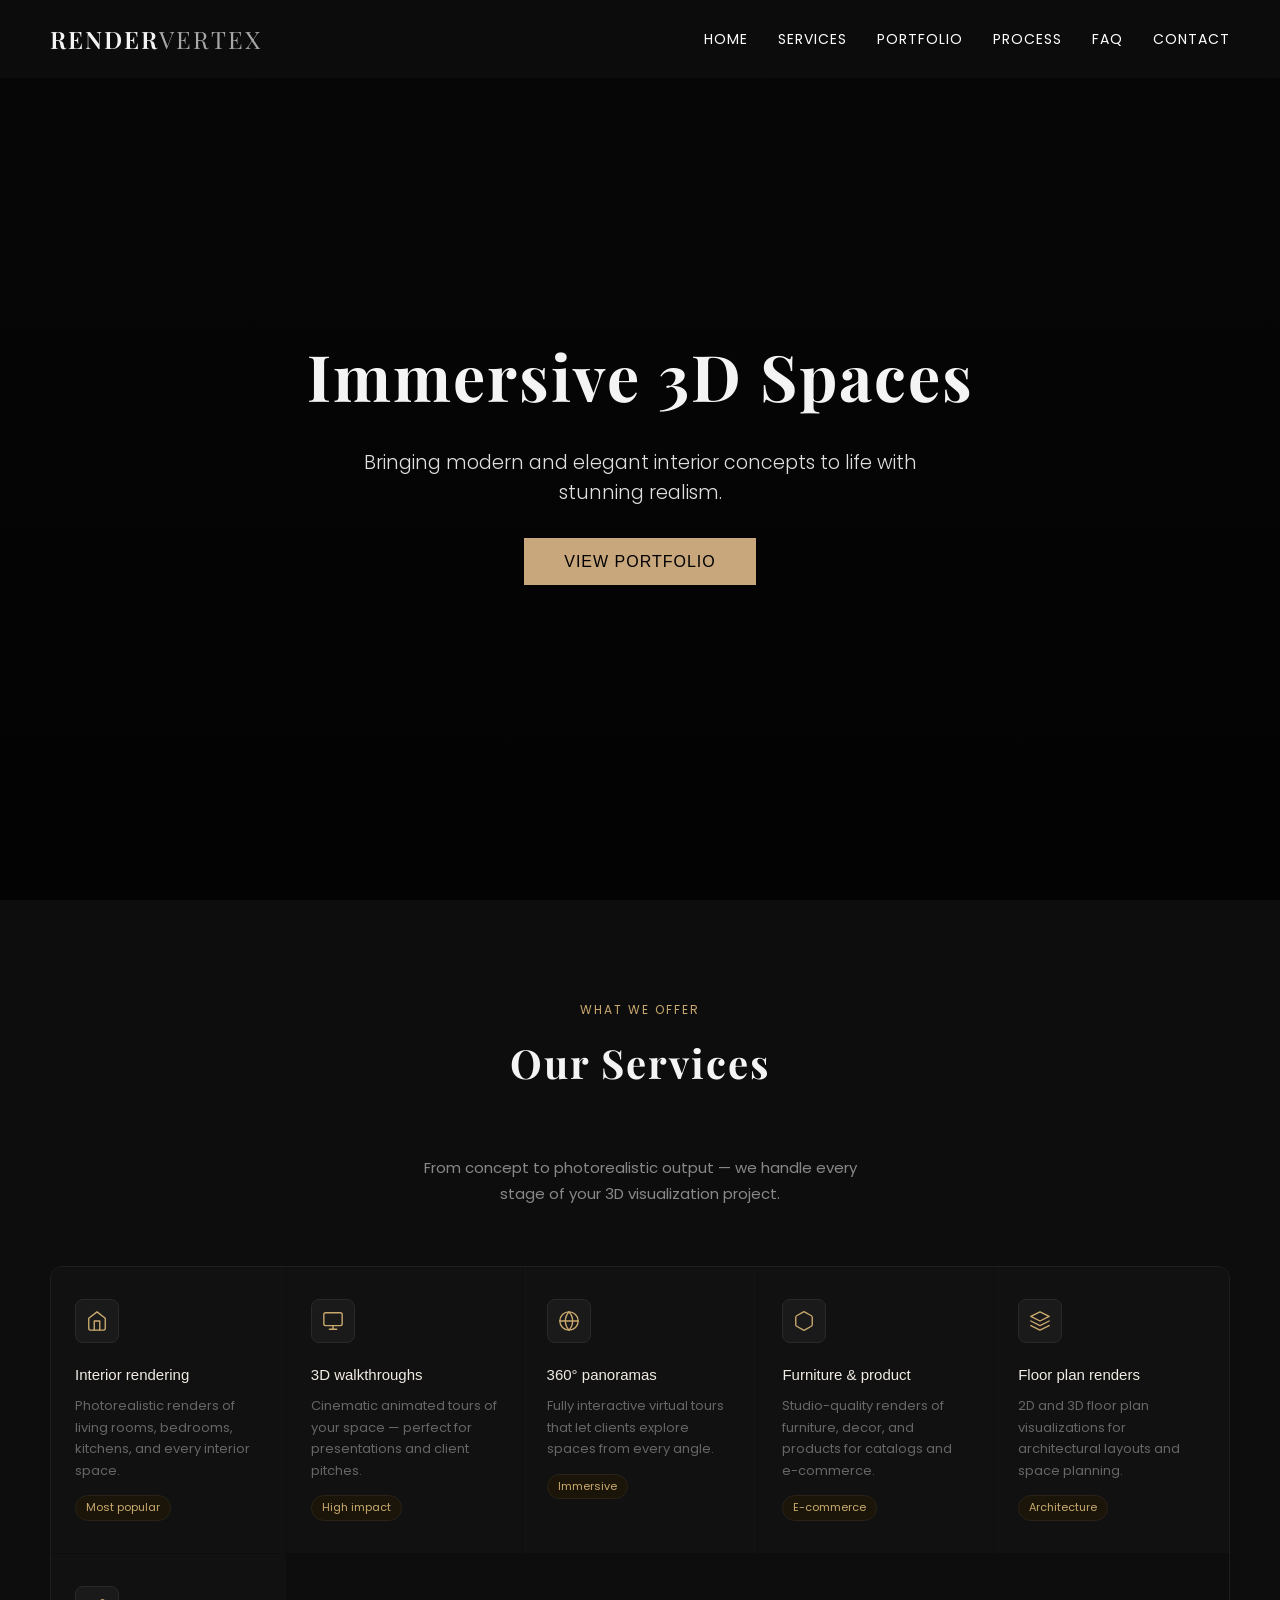
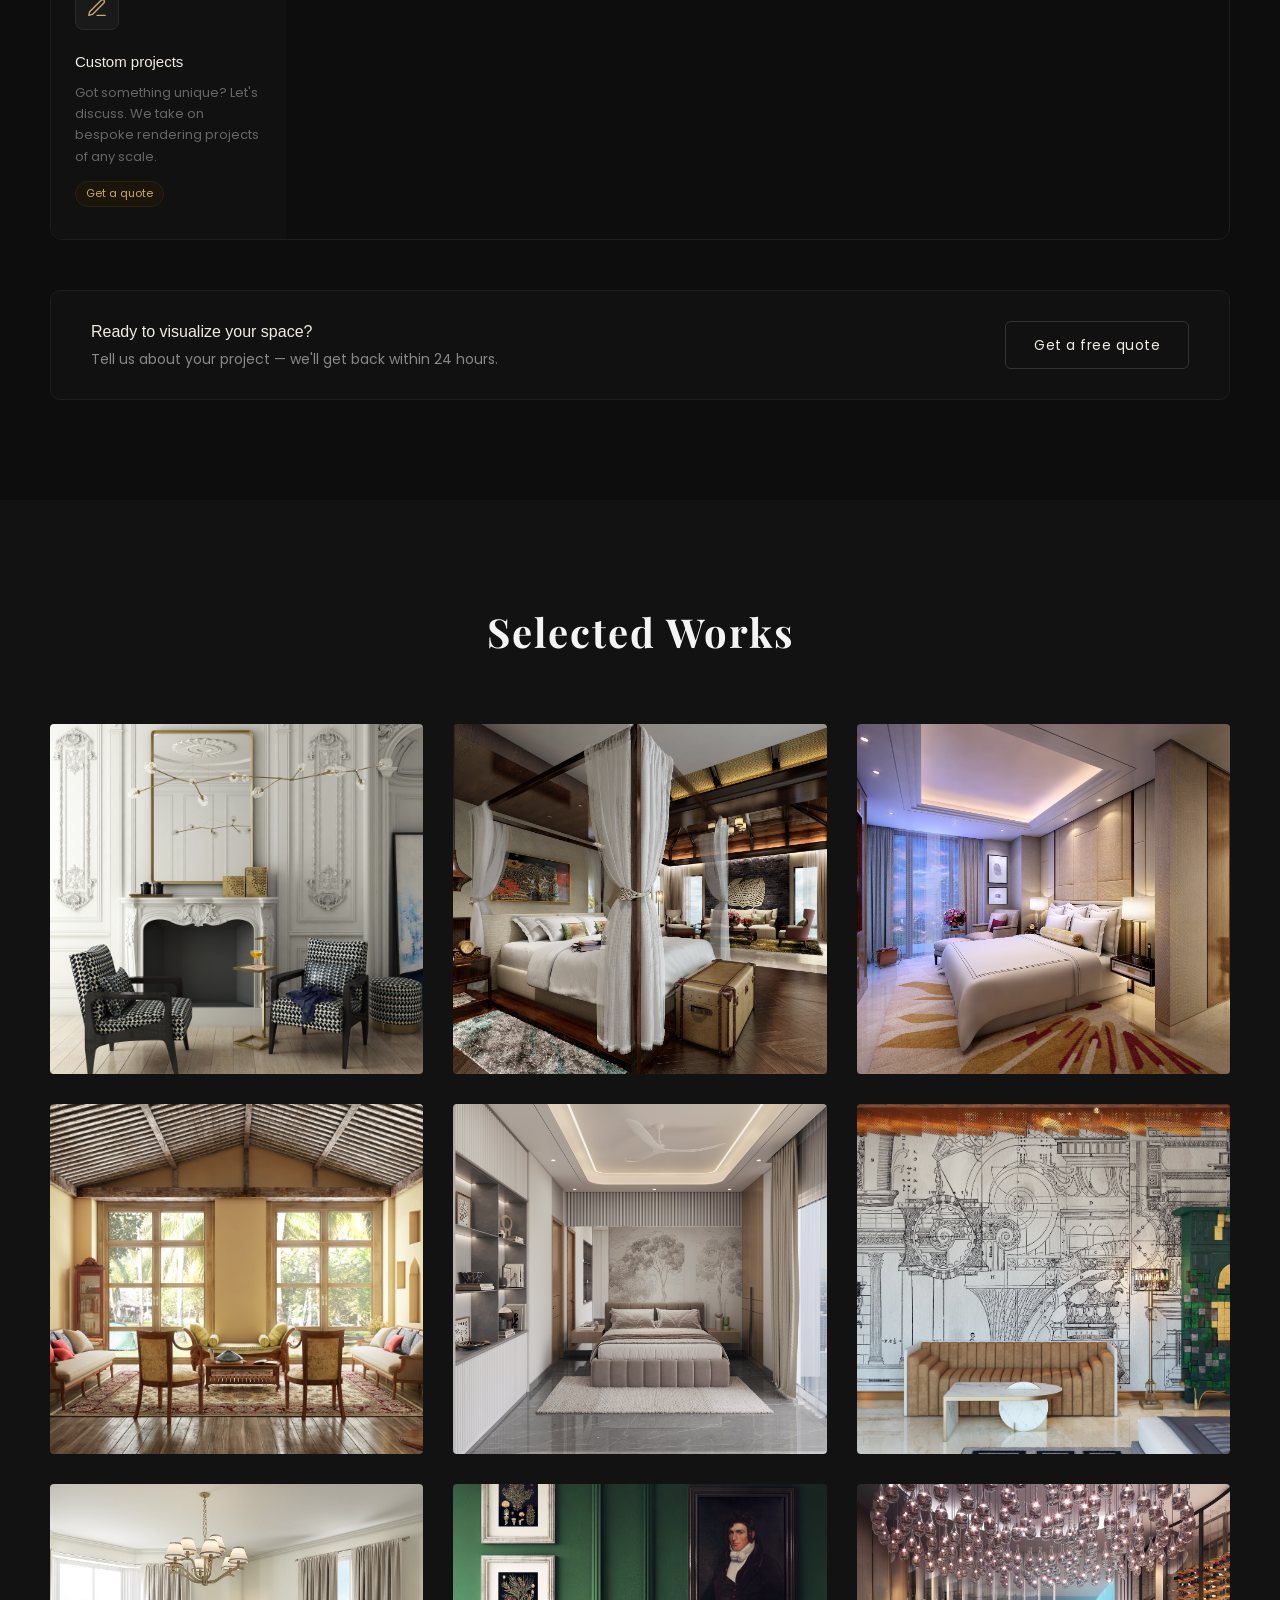
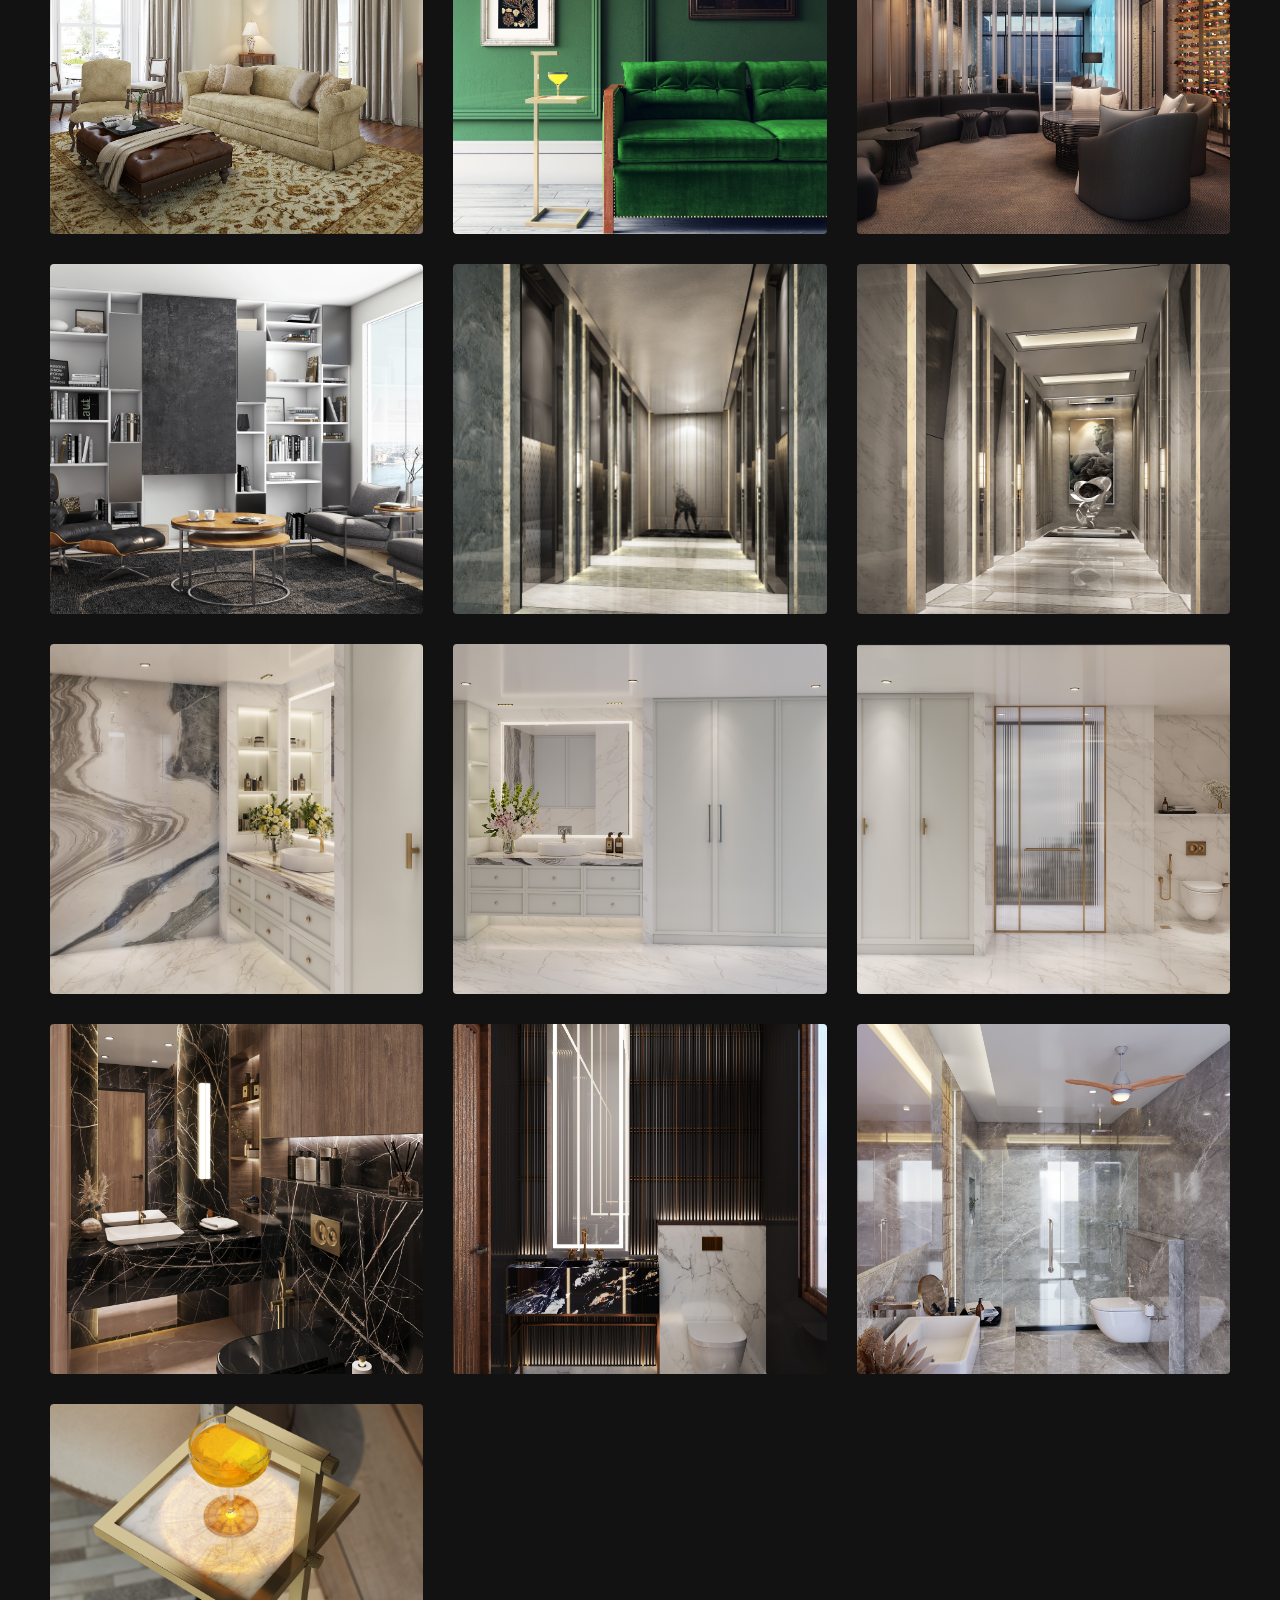
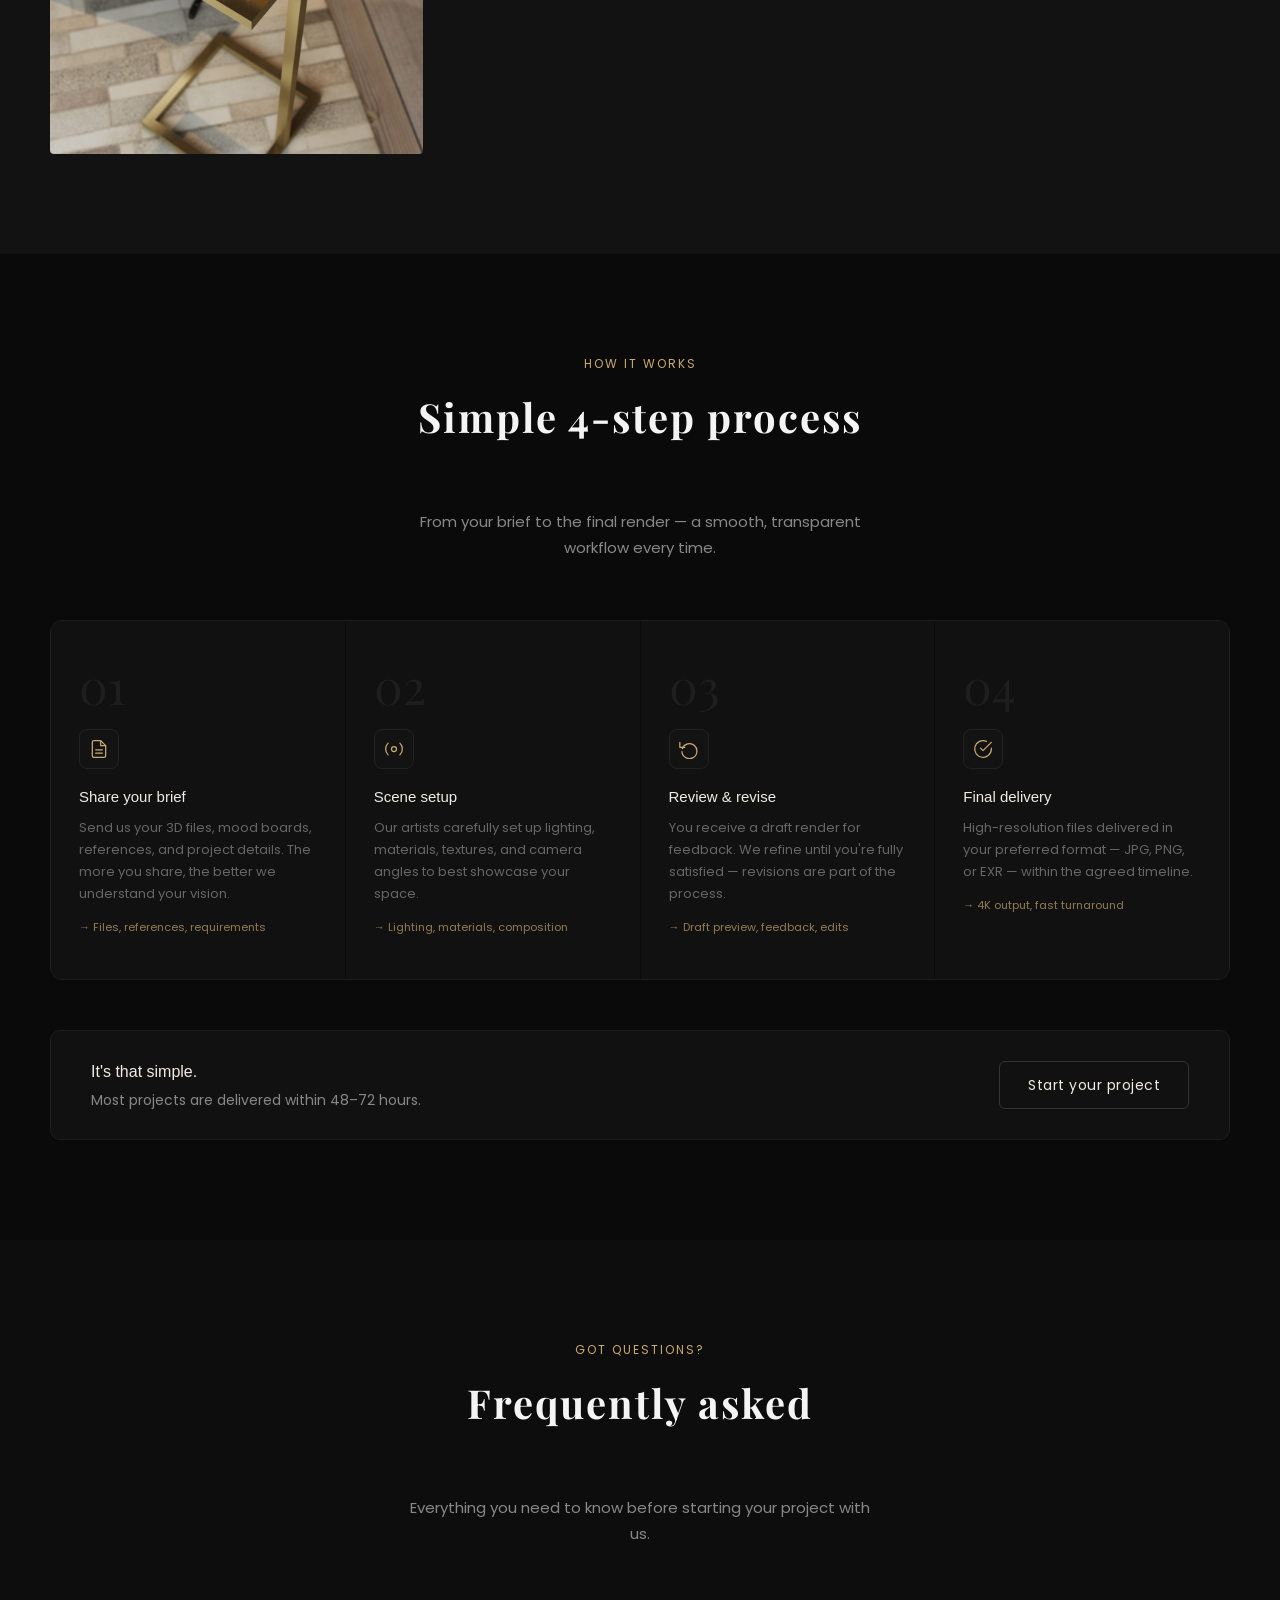
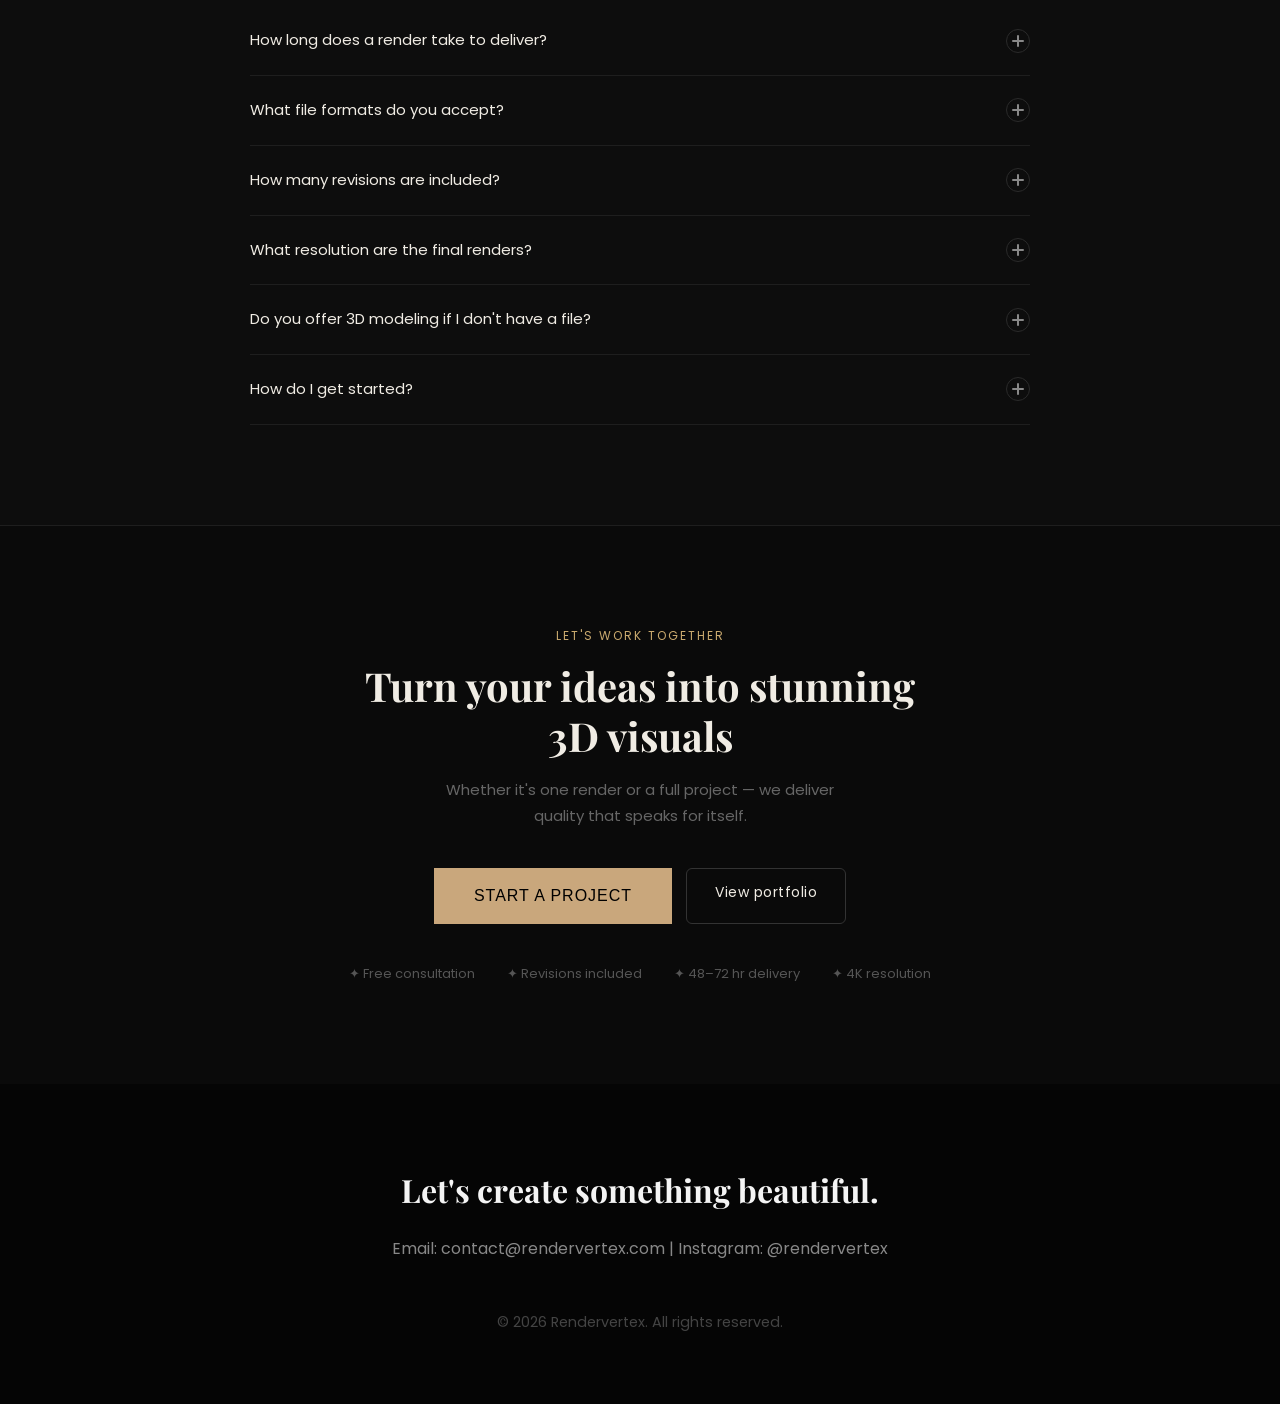
==== commit df378013: "Update index.html" ====
--- a/index.html
+++ b/index.html
@@ -102,25 +102,25 @@
     <section id="portfolio" class="portfolio">
         <h2 class="section-title">Selected Works</h2>
         <div class="gallery">
-            <div class="gallery-item"><img src="portfolio_1.jpg.jpg" alt="Classic Elegance"><div class="overlay">Classic Elegance</div></div>
-            <div class="gallery-item"><img src="portfolio_2.jpg.jpg" alt="Luxury Bedroom"><div class="overlay">Luxury Bedroom</div></div>
-            <div class="gallery-item"><img src="portfolio_3.jpg.jpg" alt="Modern Suite"><div class="overlay">Modern Suite</div></div>
-            <div class="gallery-item"><img src="portfolio_4.jpg.jpg" alt="Traditional Lounge"><div class="overlay">Traditional Lounge</div></div>
-            <div class="gallery-item"><img src="portfolio_5.jpg.jpg" alt="Contemporary Bedroom"><div class="overlay">Contemporary Bedroom</div></div>
-            <div class="gallery-item"><img src="portfolio_6.jpg.jpg" alt="Artistic Living Space"><div class="overlay">Artistic Living Space</div></div>
-            <div class="gallery-item"><img src="portfolio_7.jpg.jpg" alt="Cozy Seating"><div class="overlay">Cozy Seating</div></div>
-            <div class="gallery-item"><img src="portfolio_8.jpg.jpg" alt="Emerald Lounge"><div class="overlay">Emerald Lounge</div></div>
-            <div class="gallery-item"><img src="portfolio_9.jpg.jpg" alt="Luxury Cellar"><div class="overlay">Luxury Cellar</div></div>
-            <div class="gallery-item"><img src="portfolio_10.jpg.jpg" alt="Modern Reading Nook"><div class="overlay">Modern Reading Nook</div></div>
-            <div class="gallery-item"><img src="portfolio_11.jpg.jpg" alt="Marble Hallway"><div class="overlay">Marble Hallway</div></div>
-            <div class="gallery-item"><img src="portfolio_12.jpg.jpg" alt="Sculpture Corridor"><div class="overlay">Sculpture Corridor</div></div>
-            <div class="gallery-item"><img src="portfolio_13.jpg.jpg" alt="Modern Marble Bathroom"><div class="overlay">Modern Marble Bathroom</div></div>
-            <div class="gallery-item"><img src="portfolio_14.jpg.jpg" alt="Minimalist Wardrobe"><div class="overlay">Minimalist Wardrobe</div></div>
-            <div class="gallery-item"><img src="portfolio_15.jpg.jpg" alt="Elegant Glass Shower"><div class="overlay">Elegant Glass Shower</div></div>
-            <div class="gallery-item"><img src="portfolio_16.jpg.jpg" alt="Dark Marble Vanity"><div class="overlay">Dark Marble Vanity</div></div>
-            <div class="gallery-item"><img src="portfolio_17.jpg.jpg" alt="Luxury Powder Room"><div class="overlay">Luxury Powder Room</div></div>
-            <div class="gallery-item"><img src="portfolio_18.jpg.jpg" alt="Grey Stone Bathroom"><div class="overlay">Grey Stone Bathroom</div></div>
-            <div class="gallery-item"><img src="portfolio_19.jpg.jpg" alt="Golden Side Table"><div class="overlay">Golden Side Table</div></div>
+            <div class="gallery-item"><img src="images/portfolio_1.jpg.jpg" alt="Classic Elegance"><div class="overlay">Classic Elegance</div></div>
+            <div class="gallery-item"><img src="images/portfolio_2.jpg.jpg" alt="Luxury Bedroom"><div class="overlay">Luxury Bedroom</div></div>
+            <div class="gallery-item"><img src="images/portfolio_3.jpg.jpg" alt="Modern Suite"><div class="overlay">Modern Suite</div></div>
+            <div class="gallery-item"><img src="images/portfolio_4.jpg.jpg" alt="Traditional Lounge"><div class="overlay">Traditional Lounge</div></div>
+            <div class="gallery-item"><img src="images/portfolio_5.jpg.jpg" alt="Contemporary Bedroom"><div class="overlay">Contemporary Bedroom</div></div>
+            <div class="gallery-item"><img src="images/portfolio_6.jpg.jpg" alt="Artistic Living Space"><div class="overlay">Artistic Living Space</div></div>
+            <div class="gallery-item"><img src="images/portfolio_7.jpg.jpg" alt="Cozy Seating"><div class="overlay">Cozy Seating</div></div>
+            <div class="gallery-item"><img src="images/portfolio_8.jpg.jpg" alt="Emerald Lounge"><div class="overlay">Emerald Lounge</div></div>
+            <div class="gallery-item"><img src="images/portfolio_9.jpg.jpg" alt="Luxury Cellar"><div class="overlay">Luxury Cellar</div></div>
+            <div class="gallery-item"><img src="images/portfolio_10.jpg.jpg" alt="Modern Reading Nook"><div class="overlay">Modern Reading Nook</div></div>
+            <div class="gallery-item"><img src="images/portfolio_11.jpg.jpg" alt="Marble Hallway"><div class="overlay">Marble Hallway</div></div>
+            <div class="gallery-item"><img src="images/portfolio_12.jpg.jpg" alt="Sculpture Corridor"><div class="overlay">Sculpture Corridor</div></div>
+            <div class="gallery-item"><img src="images/portfolio_13.jpg.jpg" alt="Modern Marble Bathroom"><div class="overlay">Modern Marble Bathroom</div></div>
+            <div class="gallery-item"><img src="images/portfolio_14.jpg.jpg" alt="Minimalist Wardrobe"><div class="overlay">Minimalist Wardrobe</div></div>
+            <div class="gallery-item"><img src="images/portfolio_15.jpg.jpg" alt="Elegant Glass Shower"><div class="overlay">Elegant Glass Shower</div></div>
+            <div class="gallery-item"><img src="images/portfolio_16.jpg.jpg" alt="Dark Marble Vanity"><div class="overlay">Dark Marble Vanity</div></div>
+            <div class="gallery-item"><img src="images/portfolio_17.jpg.jpg" alt="Luxury Powder Room"><div class="overlay">Luxury Powder Room</div></div>
+            <div class="gallery-item"><img src="images/portfolio_18.jpg.jpg" alt="Grey Stone Bathroom"><div class="overlay">Grey Stone Bathroom</div></div>
+            <div class="gallery-item"><img src="images/portfolio_19.jpg.jpg" alt="Golden Side Table"><div class="overlay">Golden Side Table</div></div>
         </div>
     </section>
 
--- a/style.css
+++ b/style.css
@@ -4,9 +4,11 @@
     padding: 0;
     box-sizing: border-box;
 }
+
 html {
     scroll-behavior: smooth;
 }
+
 body {
     background-color: #0d0d0d;
     color: #f4f4f4;
@@ -15,7 +17,7 @@
 }
 
 /* Typography */
-h1, h2 {
+h1, h2, .logo {
     font-family: 'Playfair Display', serif;
 }
 
@@ -24,42 +26,31 @@
     display: flex;
     justify-content: space-between;
     align-items: center;
-    padding: 15px 50px;
+    padding: 20px 50px;
     background-color: rgba(13, 13, 13, 0.95);
     position: fixed;
     width: 100%;
     top: 0;
     z-index: 1000;
 }
+
 .logo {
-    display: flex;
-    flex-direction: column; 
-    align-items: center;
-    text-decoration: none;
-}
-.logo img {
-    height: 80px; 
-    width: auto;
-    object-fit: contain;
-    mix-blend-mode: screen; 
-}
-.logo-text {
-    font-family: 'Poppins', sans-serif;
-    font-size: 16px; 
-    font-weight: 400;
-    letter-spacing: 4px;
-    color: #ffffff;
-    margin-top: 5px;
-}
-.logo-text span {
-    color: #ffcc00; 
+    font-size: 24px;
     font-weight: 600;
-}
+    letter-spacing: 2px;
+}
+
+.logo span {
+    font-weight: 300;
+    color: #a8a8a8;
+}
+
 .nav-links {
     list-style: none;
     display: flex;
     gap: 30px;
 }
+
 .nav-links a {
     color: #fff;
     text-decoration: none;
@@ -68,8 +59,9 @@
     letter-spacing: 1px;
     transition: color 0.3s ease;
 }
+
 .nav-links a:hover {
-    color: #ffcc00; 
+    color: #c9a77c; /* Elegant Gold Hover */
 }
 
 /* Hero Section */
@@ -79,14 +71,17 @@
     justify-content: center;
     align-items: center;
     text-align: center;
-    background: linear-gradient(rgba(0,0,0,0.5), rgba(0,0,0,0.8)), url('images/portfolio_1.jpg.jpg') center/cover;
+    /* Hero section background */
+    background: linear-gradient(rgba(0,0,0,0.5), rgba(0,0,0,0.8)), url('portfolio_1.jpg.jpg') center/cover;
     padding: 0 20px;
 }
+
 .hero-content h1 {
     font-size: 4rem;
     margin-bottom: 20px;
     letter-spacing: 2px;
 }
+
 .hero-content p {
     font-size: 1.2rem;
     font-weight: 300;
@@ -96,19 +91,20 @@
     margin-left: auto;
     margin-right: auto;
 }
+
 .btn {
     padding: 15px 40px;
-    background-color: #ffcc00; 
+    background-color: #c9a77c; /* Elegant Gold Button */
     color: #000;
     text-decoration: none;
-    font-weight: 600;
+    font-weight: 500;
     text-transform: uppercase;
     letter-spacing: 1px;
     transition: background-color 0.3s, transform 0.3s;
-    border-radius: 4px;
-}
+}
+
 .btn:hover {
-    background-color: #e6b800;
+    background-color: #fff;
     transform: translateY(-3px);
 }
 
@@ -118,29 +114,34 @@
     text-align: center;
     background-color: #121212;
 }
+
 .section-title {
     font-size: 2.5rem;
     margin-bottom: 60px;
     letter-spacing: 2px;
 }
+
 .gallery {
     display: grid;
     grid-template-columns: repeat(auto-fit, minmax(350px, 1fr));
     gap: 30px;
 }
+
 .gallery-item {
     position: relative;
     overflow: hidden;
     cursor: pointer;
     border-radius: 4px;
 }
+
 .gallery-item img {
     width: 100%;
-    height: 350px;
+    height: 350px; /* Uniform height */
     object-fit: cover; 
     display: block;
     transition: transform 0.5s ease;
 }
+
 .overlay {
     position: absolute;
     bottom: -100%;
@@ -154,98 +155,13 @@
     font-family: 'Playfair Display', serif;
     transition: bottom 0.4s ease;
 }
+
 .gallery-item:hover img {
-    transform: scale(1.05);
-}
+    transform: scale(1.05); /* Smooth zoom effect */
+}
+
 .gallery-item:hover .overlay {
     bottom: 0;
-}
-
-/* --- About Us Section --- */
-.about-section {
-    background-color: #111111;
-    padding: 80px 10%;
-}
-.about-container {
-    max-width: 1200px;
-    margin: 0 auto;
-    display: flex;               /* NAYA CODE: Flexbox trick */
-    flex-direction: column;      /* NAYA CODE: Upar niche set karega */
-    align-items: flex-end;       /* NAYA CODE: Sab kuch right side dhakel dega */
-}
-.gold-text {
-    color: #ffcc00;
-    font-family: 'Poppins', sans-serif;
-    font-weight: 600;
-}
-.text-right {
-    text-align: right;
-    font-size: 2.5rem;
-    margin-bottom: 40px;
-}
-.about-content {
-    max-width: 700px;
-    text-align: right;           /* NAYA CODE: Text ko line ke hisaab se right align karega */
-}
-.about-content h3 {
-    font-size: 1.8rem;
-    margin-bottom: 15px;
-    letter-spacing: 0.5px;
-}
-.about-content p {
-    font-size: 1.1rem;
-    color: #eeeeee;
-    line-height: 1.8;
-}
-
-/* --- Get in Touch Section --- */
-.contact-form-section {
-    background-color: #222222;
-    padding: 80px 10%;
-    display: flex;
-    justify-content: flex-end;
-}
-.form-container {
-    width: 100%;
-    max-width: 500px;
-}
-.form-container h2 {
-    font-size: 2.5rem;
-    margin-bottom: 30px;
-}
-.contact-form {
-    display: flex;
-    flex-direction: column;
-    gap: 15px;
-}
-.contact-form input, 
-.contact-form textarea {
-    width: 100%;
-    padding: 15px;
-    border: none;
-    border-radius: 4px;
-    font-family: 'Poppins', sans-serif;
-    font-size: 1rem;
-    background-color: #ffffff;
-    color: #333;
-}
-.contact-form input:focus, 
-.contact-form textarea:focus {
-    outline: 2px solid #ffcc00;
-}
-.submit-btn {
-    background-color: #ffcc00;
-    color: #000;
-    border: none;
-    padding: 15px;
-    font-size: 1.1rem;
-    font-weight: 600;
-    border-radius: 4px;
-    cursor: pointer;
-    transition: background-color 0.3s ease;
-}
-.submit-btn:hover {
-    background-color: #e6b800;
 }
 
 /* Footer */
@@ -254,14 +170,17 @@
     padding: 80px 20px 40px;
     text-align: center;
 }
+
 footer h2 {
     font-size: 2rem;
     margin-bottom: 20px;
 }
+
 footer p {
     color: #888;
     margin-bottom: 30px;
 }
+
 .copyright {
     font-size: 0.9rem;
     color: #444;
@@ -274,11 +193,8 @@
         flex-direction: column;
         padding: 20px;
     }
-    .logo-text {
-        margin-bottom: 15px;
-    }
     .nav-links {
-        margin-top: 10px;
+        margin-top: 20px;
         flex-wrap: wrap;
         justify-content: center;
     }
@@ -291,16 +207,249 @@
     .gallery-item img {
         height: 250px;
     }
-    .text-right {
-        text-align: left;
-    }
-    .about-container {
-        align-items: flex-start; /* Mobile mein wapas left side par set karega */
-    }
-    .about-content {
-        text-align: left; /* Mobile mein text wapas left align taaki ajeeb na lage */
-    }
-    .contact-form-section {
-        justify-content: flex-start;
-    }
-}
+}
+/* ── Services Section ── */
+.services-section {
+    padding: 100px 50px;
+    background-color: #0d0d0d;
+}
+.section-header {
+    text-align: center;
+    margin-bottom: 60px;
+}
+.section-label {
+    font-size: 12px;
+    letter-spacing: 2px;
+    text-transform: uppercase;
+    color: #c9a96e;
+    display: block;
+    margin-bottom: 12px;
+}
+.section-sub {
+    font-size: 15px;
+    color: #888;
+    max-width: 480px;
+    margin: 12px auto 0;
+    line-height: 1.7;
+}
+.services-grid {
+    display: grid;
+    grid-template-columns: repeat(auto-fit, minmax(200px, 1fr));
+    gap: 1px;
+    border: 1px solid #1e1e1e;
+    border-radius: 12px;
+    overflow: hidden;
+    margin-bottom: 50px;
+}
+.service-card {
+    background: #111;
+    padding: 2rem 1.5rem;
+    transition: background 0.2s;
+}
+.service-card:hover { background: #161616; }
+.service-icon {
+    width: 44px;
+    height: 44px;
+    border-radius: 8px;
+    background: #1a1a1a;
+    border: 1px solid #2a2a2a;
+    display: flex;
+    align-items: center;
+    justify-content: center;
+    margin-bottom: 1.25rem;
+}
+.service-icon svg { width: 22px; height: 22px; }
+.service-card h3 {
+    font-size: 15px;
+    font-weight: 500;
+    color: #f0ece4;
+    margin-bottom: 8px;
+    font-family: 'Poppins', sans-serif;
+}
+.service-card p { font-size: 13px; color: #666; line-height: 1.65; }
+.srv-tag {
+    display: inline-block;
+    font-size: 11px;
+    color: #c9a96e;
+    border: 1px solid #2a2218;
+    background: #1a1508;
+    padding: 3px 10px;
+    border-radius: 20px;
+    margin-top: 14px;
+}
+
+/* ── CTA Strip ── */
+.cta-strip {
+    display: flex;
+    align-items: center;
+    justify-content: space-between;
+    gap: 1.5rem;
+    padding: 1.75rem 2.5rem;
+    background: #111;
+    border: 1px solid #1e1e1e;
+    border-radius: 10px;
+    flex-wrap: wrap;
+    margin-top: 20px;
+}
+.cta-strip span {
+    font-size: 16px;
+    font-weight: 500;
+    color: #f0ece4;
+    display: block;
+    margin-bottom: 4px;
+}
+.cta-strip p { font-size: 14px; color: #888; margin: 0; }
+.btn-outline {
+    background: transparent;
+    border: 1px solid #333;
+    color: #f0ece4;
+    padding: 12px 28px;
+    border-radius: 6px;
+    font-size: 14px;
+    cursor: pointer;
+    text-decoration: none;
+    white-space: nowrap;
+    transition: border-color 0.3s, color 0.3s;
+    font-family: 'Poppins', sans-serif;
+    letter-spacing: 0.5px;
+}
+.btn-outline:hover { border-color: #c9a96e; color: #c9a96e; }
+
+/* ── Process Section ── */
+.process-section {
+    padding: 100px 50px;
+    background-color: #0a0a0a;
+}
+.process-grid {
+    display: grid;
+    grid-template-columns: repeat(auto-fit, minmax(200px, 1fr));
+    gap: 1px;
+    border: 1px solid #1e1e1e;
+    border-radius: 12px;
+    overflow: hidden;
+    margin-bottom: 50px;
+}
+.process-step {
+    background: #111;
+    padding: 2.5rem 1.75rem;
+}
+.step-num {
+    font-size: 48px;
+    font-weight: 300;
+    color: #1e1e1e;
+    line-height: 1;
+    margin-bottom: 1.25rem;
+    font-family: 'Playfair Display', serif;
+}
+.step-icon {
+    width: 40px;
+    height: 40px;
+    border-radius: 8px;
+    background: #131313;
+    border: 1px solid #222;
+    display: flex;
+    align-items: center;
+    justify-content: center;
+    margin-bottom: 1rem;
+}
+.step-icon svg { width: 20px; height: 20px; }
+.process-step h3 {
+    font-size: 15px;
+    font-weight: 500;
+    color: #f0ece4;
+    margin-bottom: 8px;
+    font-family: 'Poppins', sans-serif;
+}
+.process-step p { font-size: 13px; color: #666; line-height: 1.7; }
+.step-tag {
+    display: inline-block;
+    font-size: 11px;
+    color: #c9a96e;
+    margin-top: 14px;
+    opacity: 0.7;
+}
+
+/* ── FAQ Section ── */
+.faq-section {
+    padding: 100px 50px;
+    background-color: #0d0d0d;
+}
+.faq-list {
+    max-width: 780px;
+    margin: 0 auto;
+}
+.faq-item { border-bottom: 1px solid #1e1e1e; }
+.faq-q {
+    width: 100%;
+    background: none;
+    border: none;
+    text-align: left;
+    padding: 1.4rem 0;
+    display: flex;
+    justify-content: space-between;
+    align-items: center;
+    cursor: pointer;
+    gap: 1rem;
+}
+.faq-q span { font-size: 15px; color: #f0ece4; font-family: 'Poppins', sans-serif; line-height: 1.5; }
+.faq-icon {
+    width: 24px;
+    height: 24px;
+    border-radius: 50%;
+    border: 1px solid #2a2a2a;
+    display: flex;
+    align-items: center;
+    justify-content: center;
+    flex-shrink: 0;
+    transition: border-color 0.2s;
+}
+.faq-icon svg { width: 12px; height: 12px; transition: transform 0.3s; }
+.faq-item.open .faq-icon { border-color: #c9a96e; }
+.faq-item.open .faq-icon svg { stroke: #c9a96e; transform: rotate(45deg); }
+.faq-a {
+    font-size: 14px;
+    color: #666;
+    line-height: 1.75;
+    max-height: 0;
+    overflow: hidden;
+    transition: max-height 0.35s ease, padding 0.3s;
+    padding-bottom: 0;
+}
+.faq-item.open .faq-a { max-height: 200px; padding-bottom: 1.4rem; }
+.faq-tag {
+    display: inline-block;
+    font-size: 11px;
+    color: #c9a96e;
+    background: #1a1508;
+    border: 1px solid #2a2218;
+    padding: 2px 10px;
+    border-radius: 20px;
+    margin-right: 8px;
+    margin-bottom: 10px;
+}
+
+/* ── Main CTA Section ── */
+.cta-main {
+    padding: 100px 50px;
+    background-color: #0a0a0a;
+    text-align: center;
+    border-top: 1px solid #1e1e1e;
+}
+.cta-main h2 {
+    font-size: 2.5rem;
+    color: #f0ece4;
+    margin: 16px auto 16px;
+    max-width: 560px;
+    line-height: 1.25;
+}
+.cta-main p { font-size: 15px; color: #666; max-width: 420px; margin: 0 auto 2.5rem; line-height: 1.7; }
+.cta-btns { display: flex; gap: 14px; justify-content: center; flex-wrap: wrap; margin-bottom: 2.5rem; }
+.cta-trust { display: flex; justify-content: center; gap: 2rem; flex-wrap: wrap; }
+.cta-trust span { font-size: 13px; color: #555; }
+
+/* ── Mobile Responsive Updates ── */
+@media (max-width: 768px) {
+    .services-section, .process-section, .faq-section, .cta-main { padding: 60px 20px; }
+    .cta-strip { flex-direction: column; align-items: flex-start; padding: 1.5rem; }
+    .cta-trust { gap: 1rem; }
+}
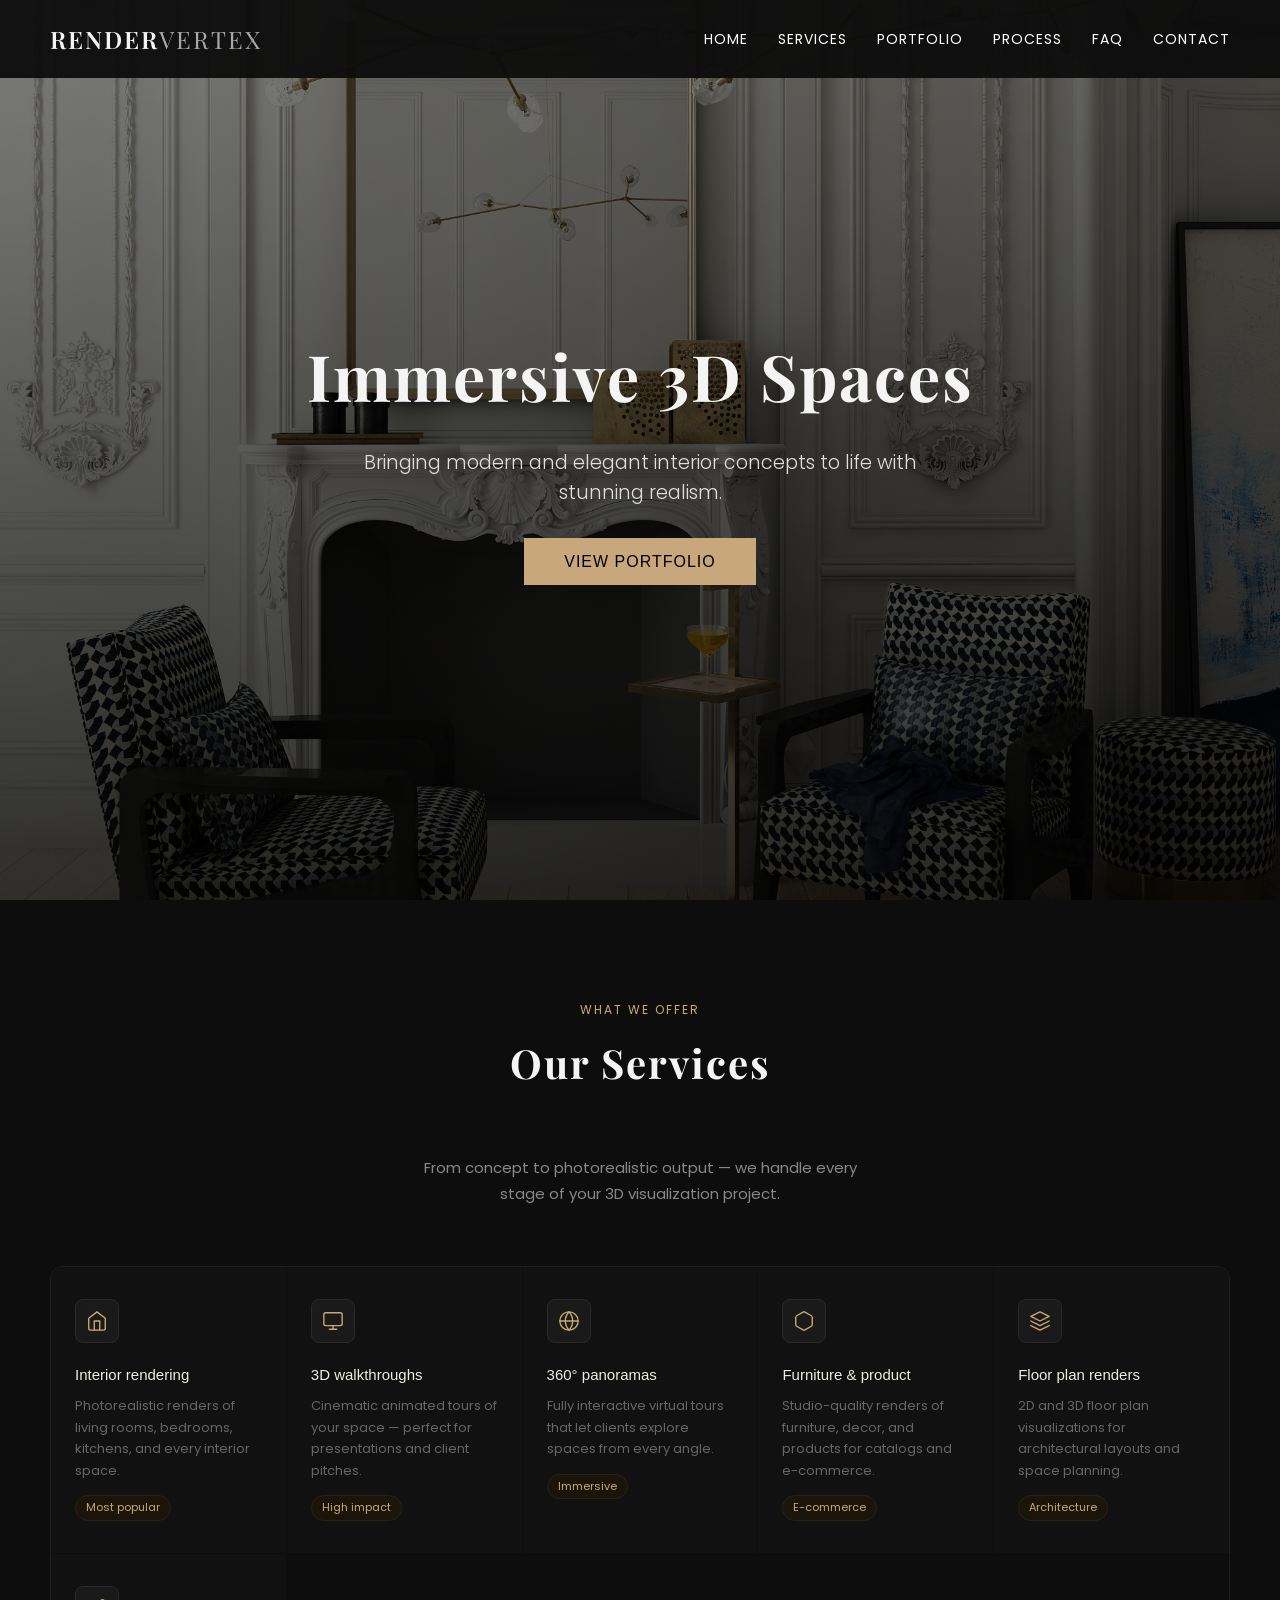
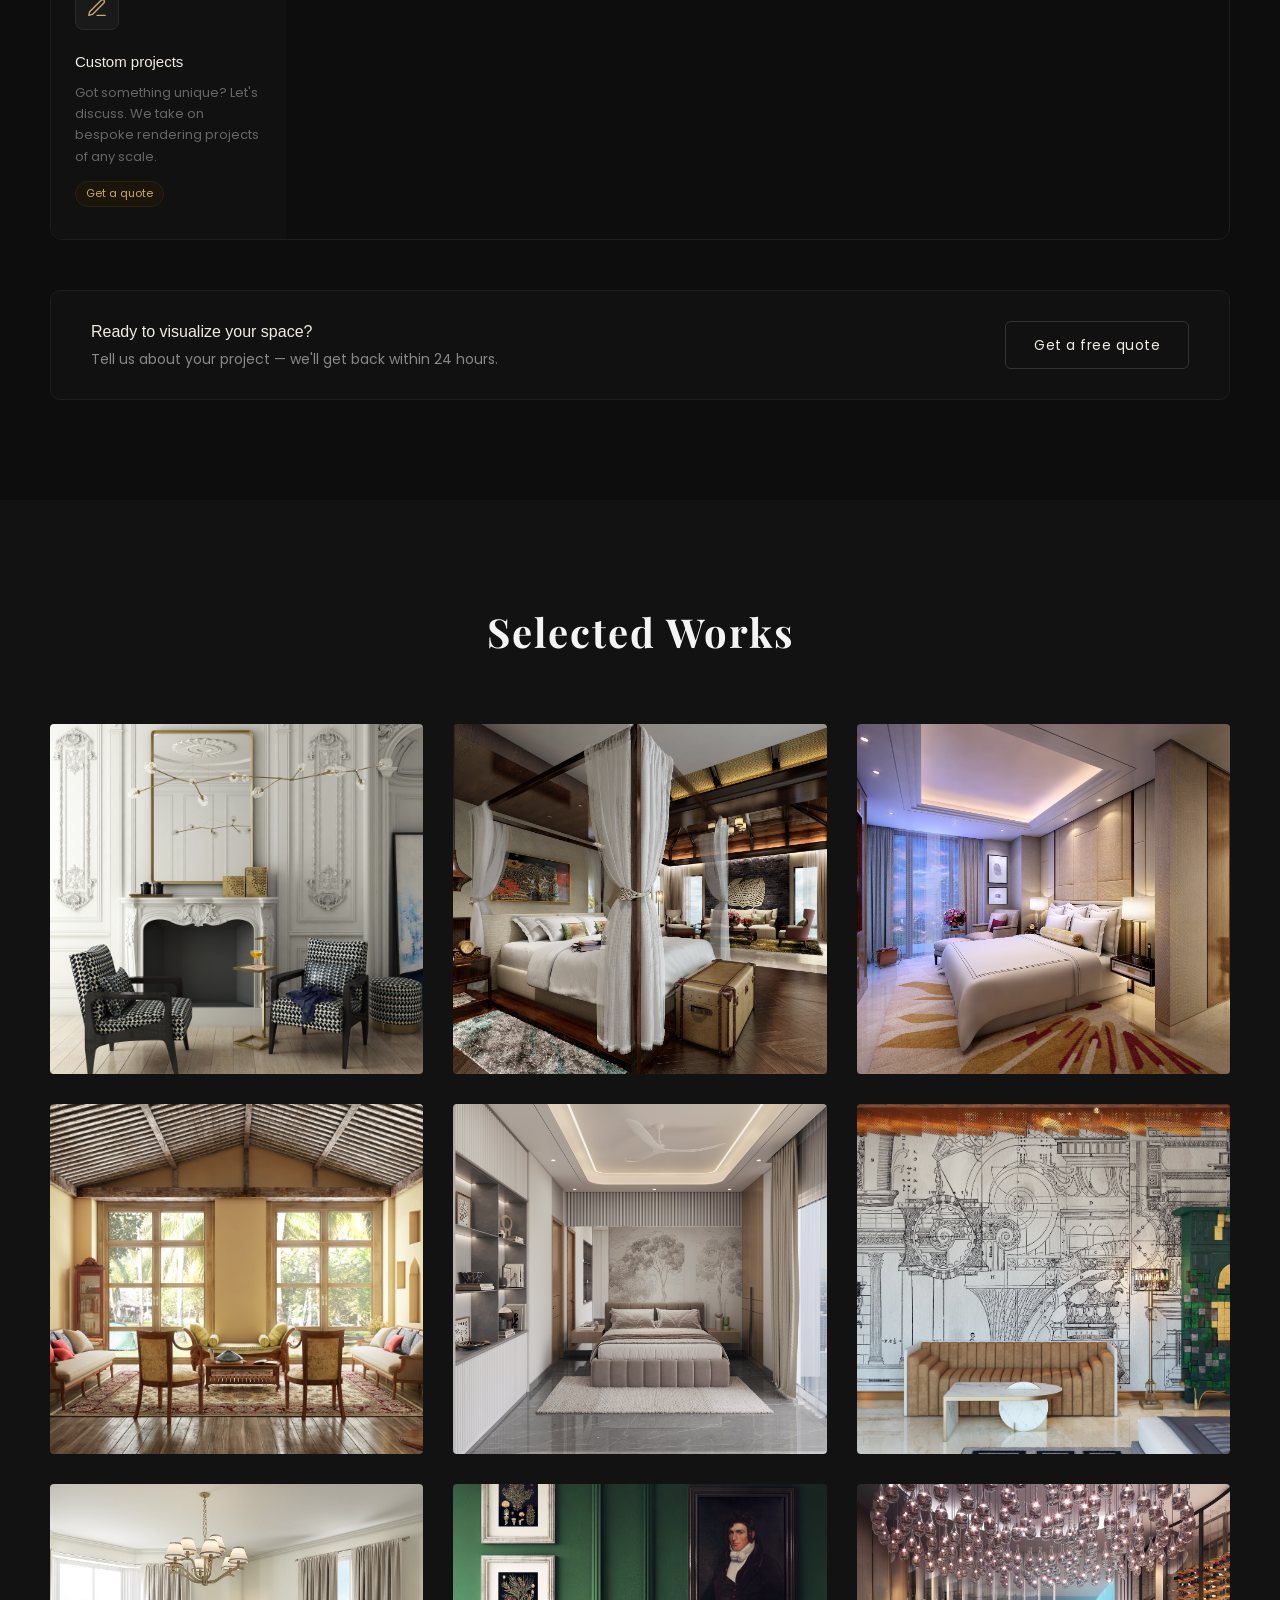
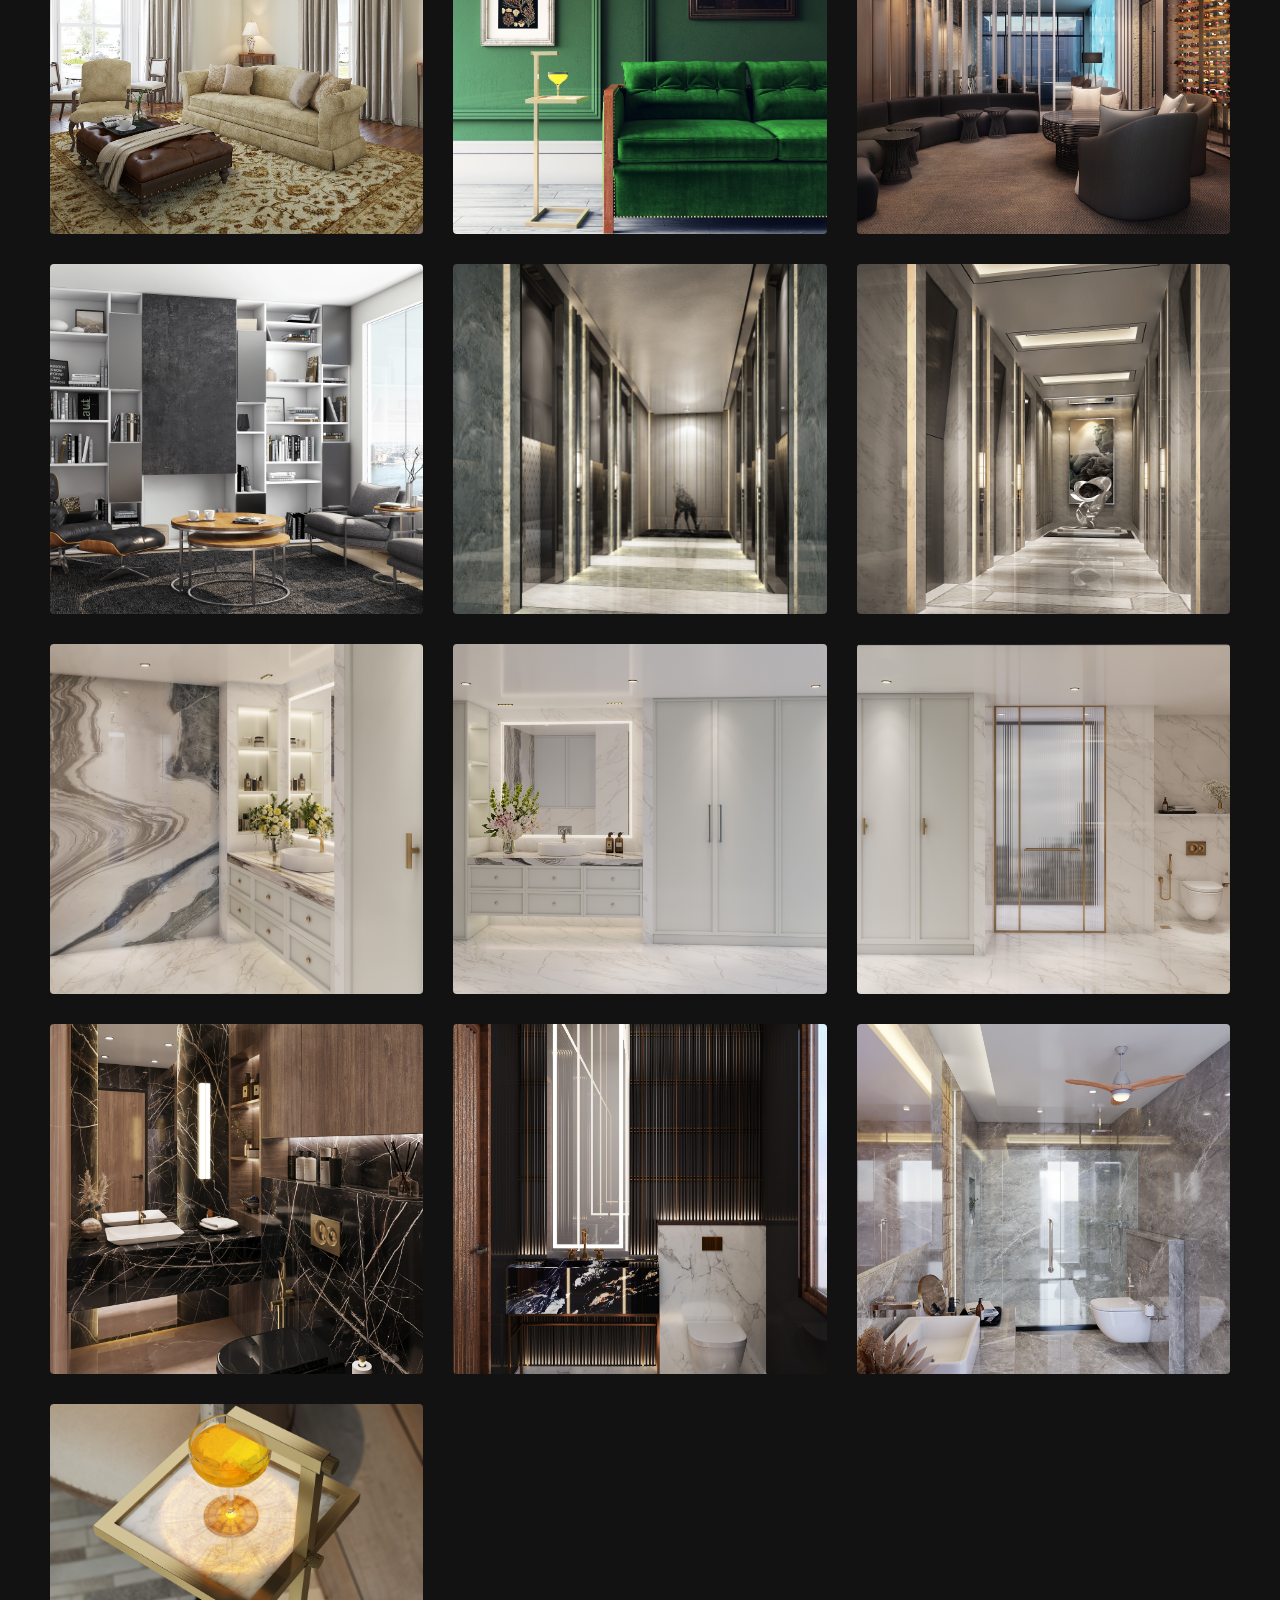
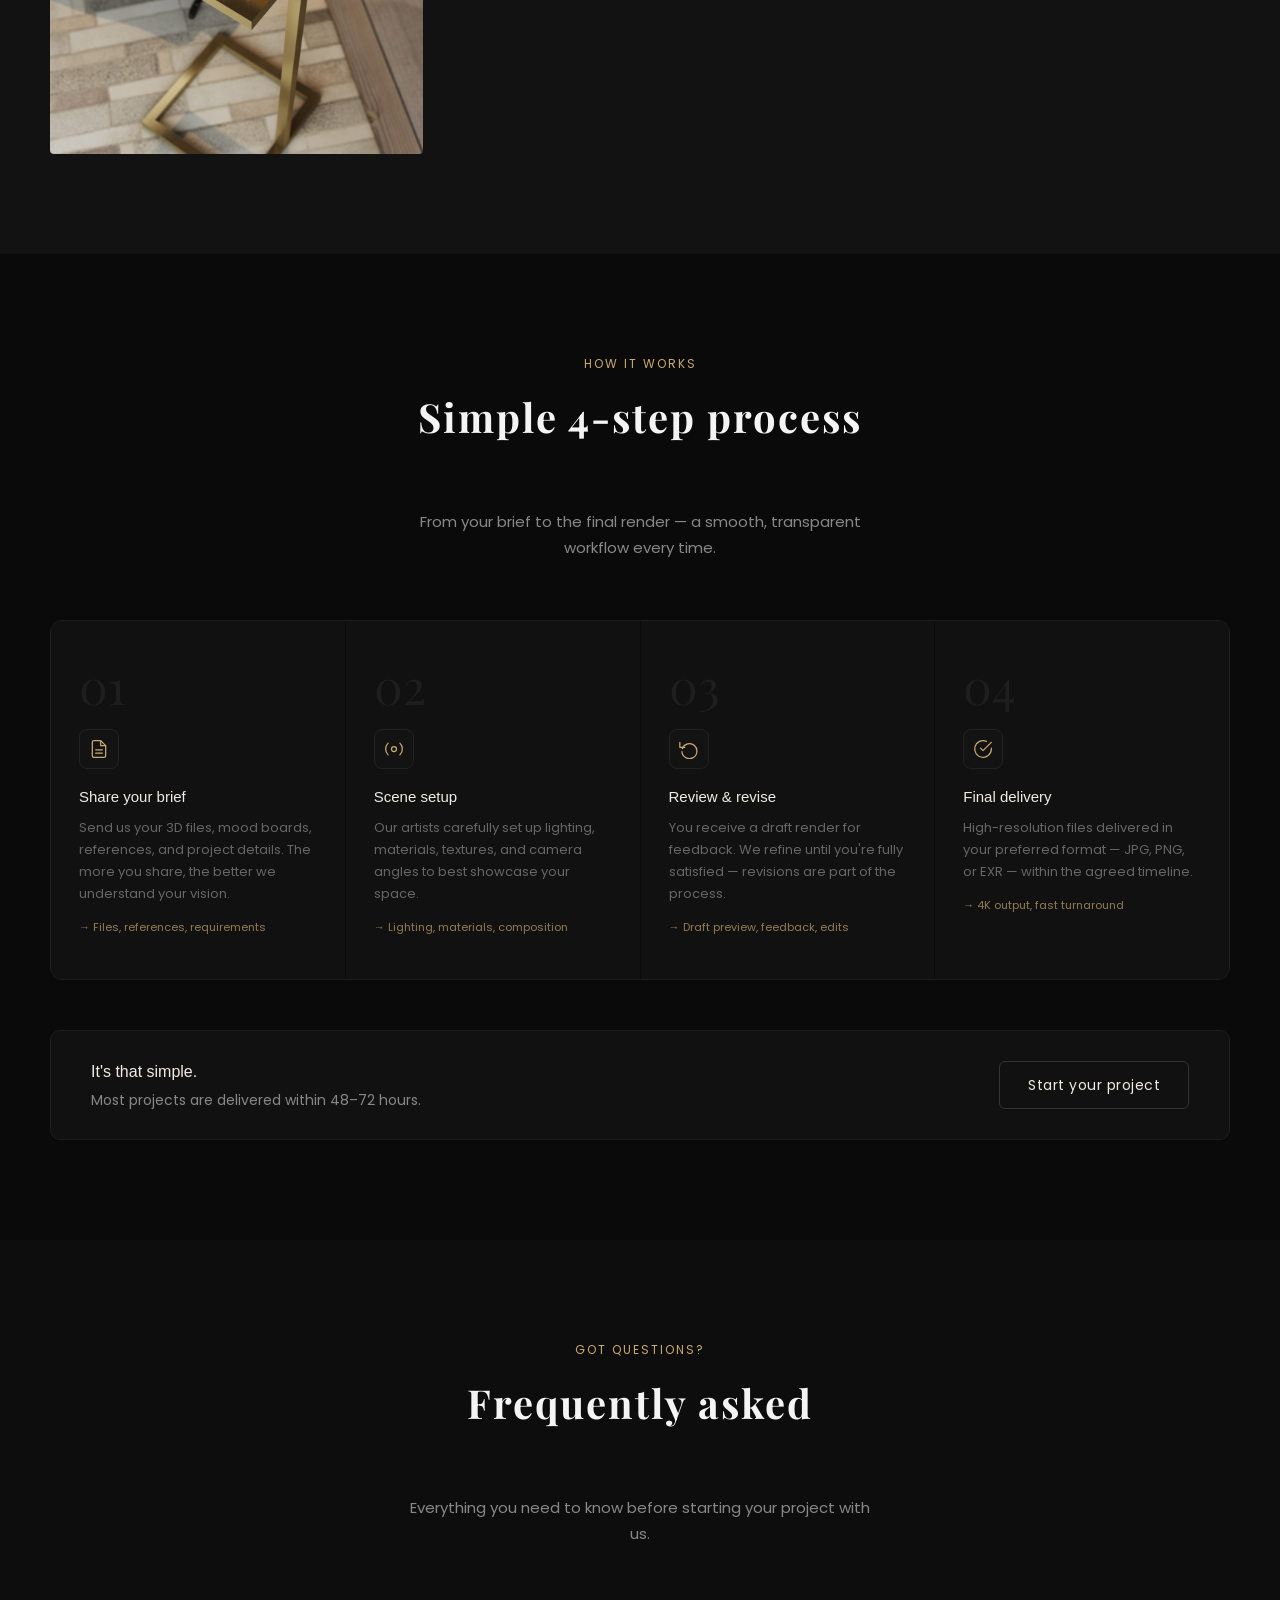
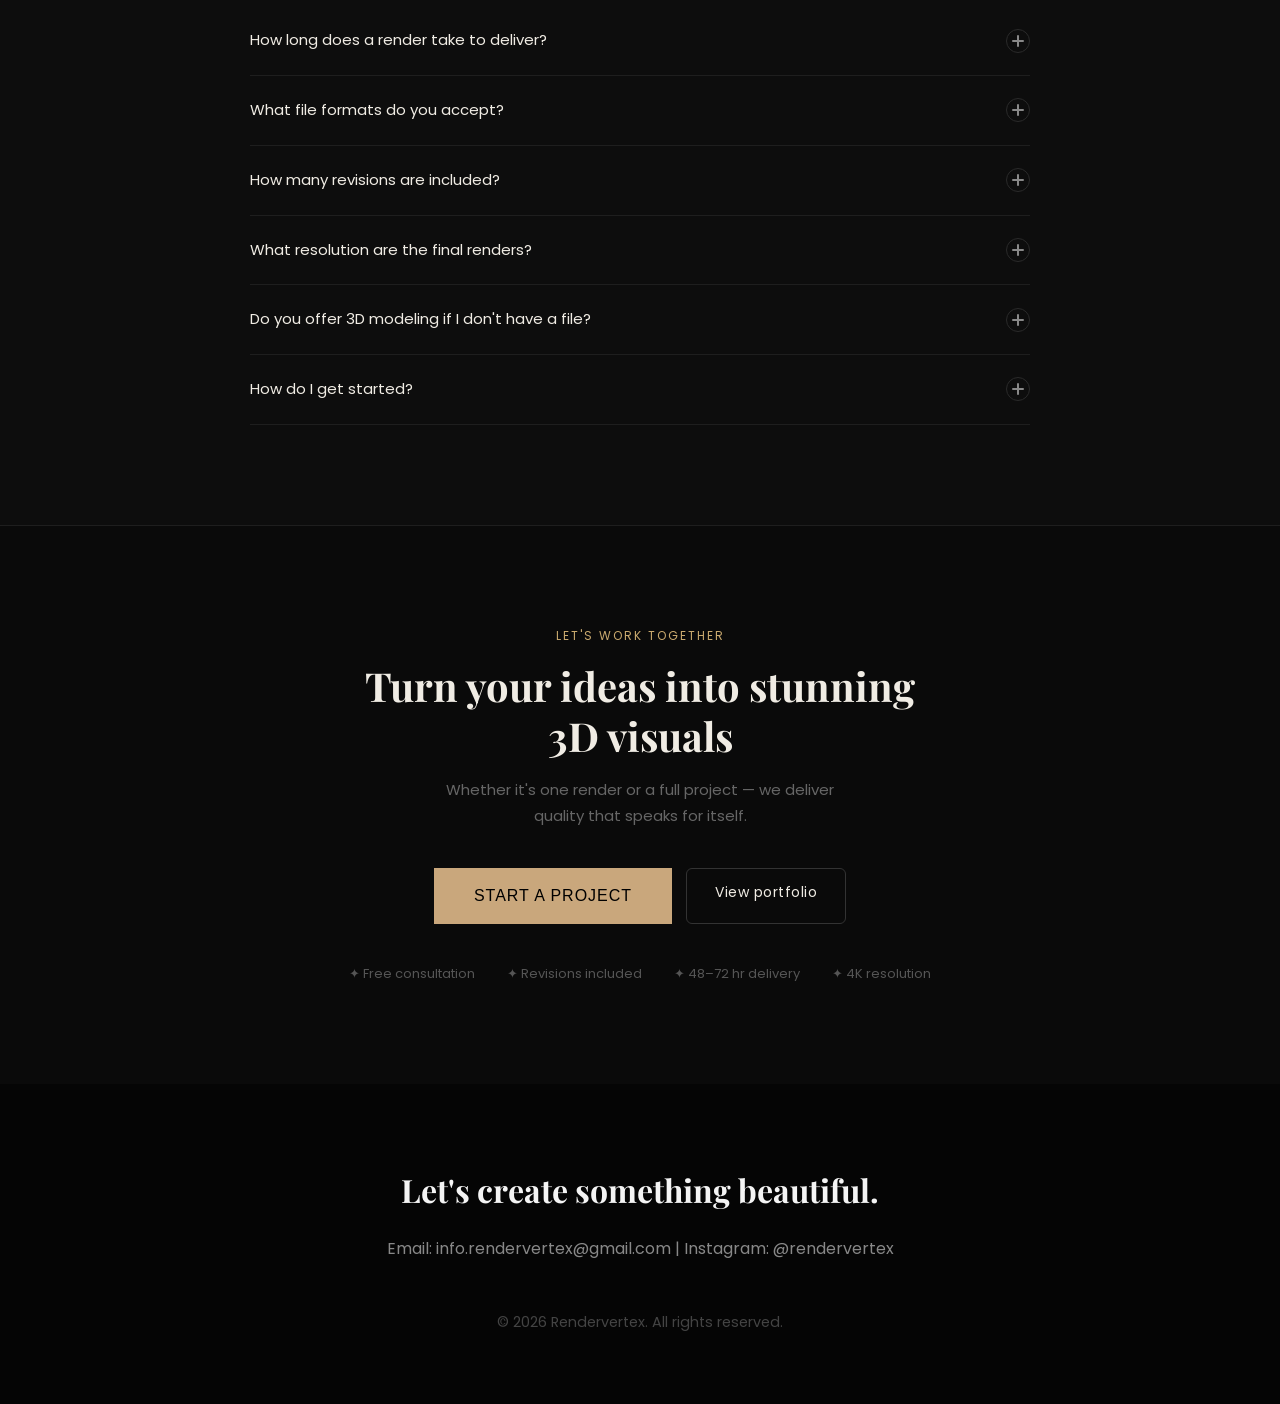
==== commit d3f565b2: "Update index.html" ====
--- a/index.html
+++ b/index.html
@@ -244,7 +244,7 @@
                 </button>
                 <div class="faq-a">
                     <span class="faq-tag">Getting started</span>
-                    Simply email us at contact@rendervertex.com. Share your files and brief, and we'll send a quote within 24 hours. No commitment needed to get a quote.
+                    Simply email us at info.rendervertex@gmail.com. Share your files and brief, and we'll send a quote within 24 hours. No commitment needed to get a quote.
                 </div>
             </div>
         </div>
@@ -270,7 +270,7 @@
     <!-- Footer -->
     <footer id="contact">
         <h2>Let's create something beautiful.</h2>
-        <p>Email: contact@rendervertex.com | Instagram: @rendervertex</p>
+        <p>Email: info.rendervertex@gmail.com | Instagram: @rendervertex</p>
         <p class="copyright">&copy; 2026 Rendervertex. All rights reserved.</p>
     </footer>
 
--- a/style.css
+++ b/style.css
@@ -72,7 +72,7 @@
     align-items: center;
     text-align: center;
     /* Hero section background */
-    background: linear-gradient(rgba(0,0,0,0.5), rgba(0,0,0,0.8)), url('portfolio_1.jpg.jpg') center/cover;
+    background: linear-gradient(rgba(0,0,0,0.5), rgba(0,0,0,0.8)), url('images/portfolio_1.jpg.jpg') center/cover;
     padding: 0 20px;
 }
 
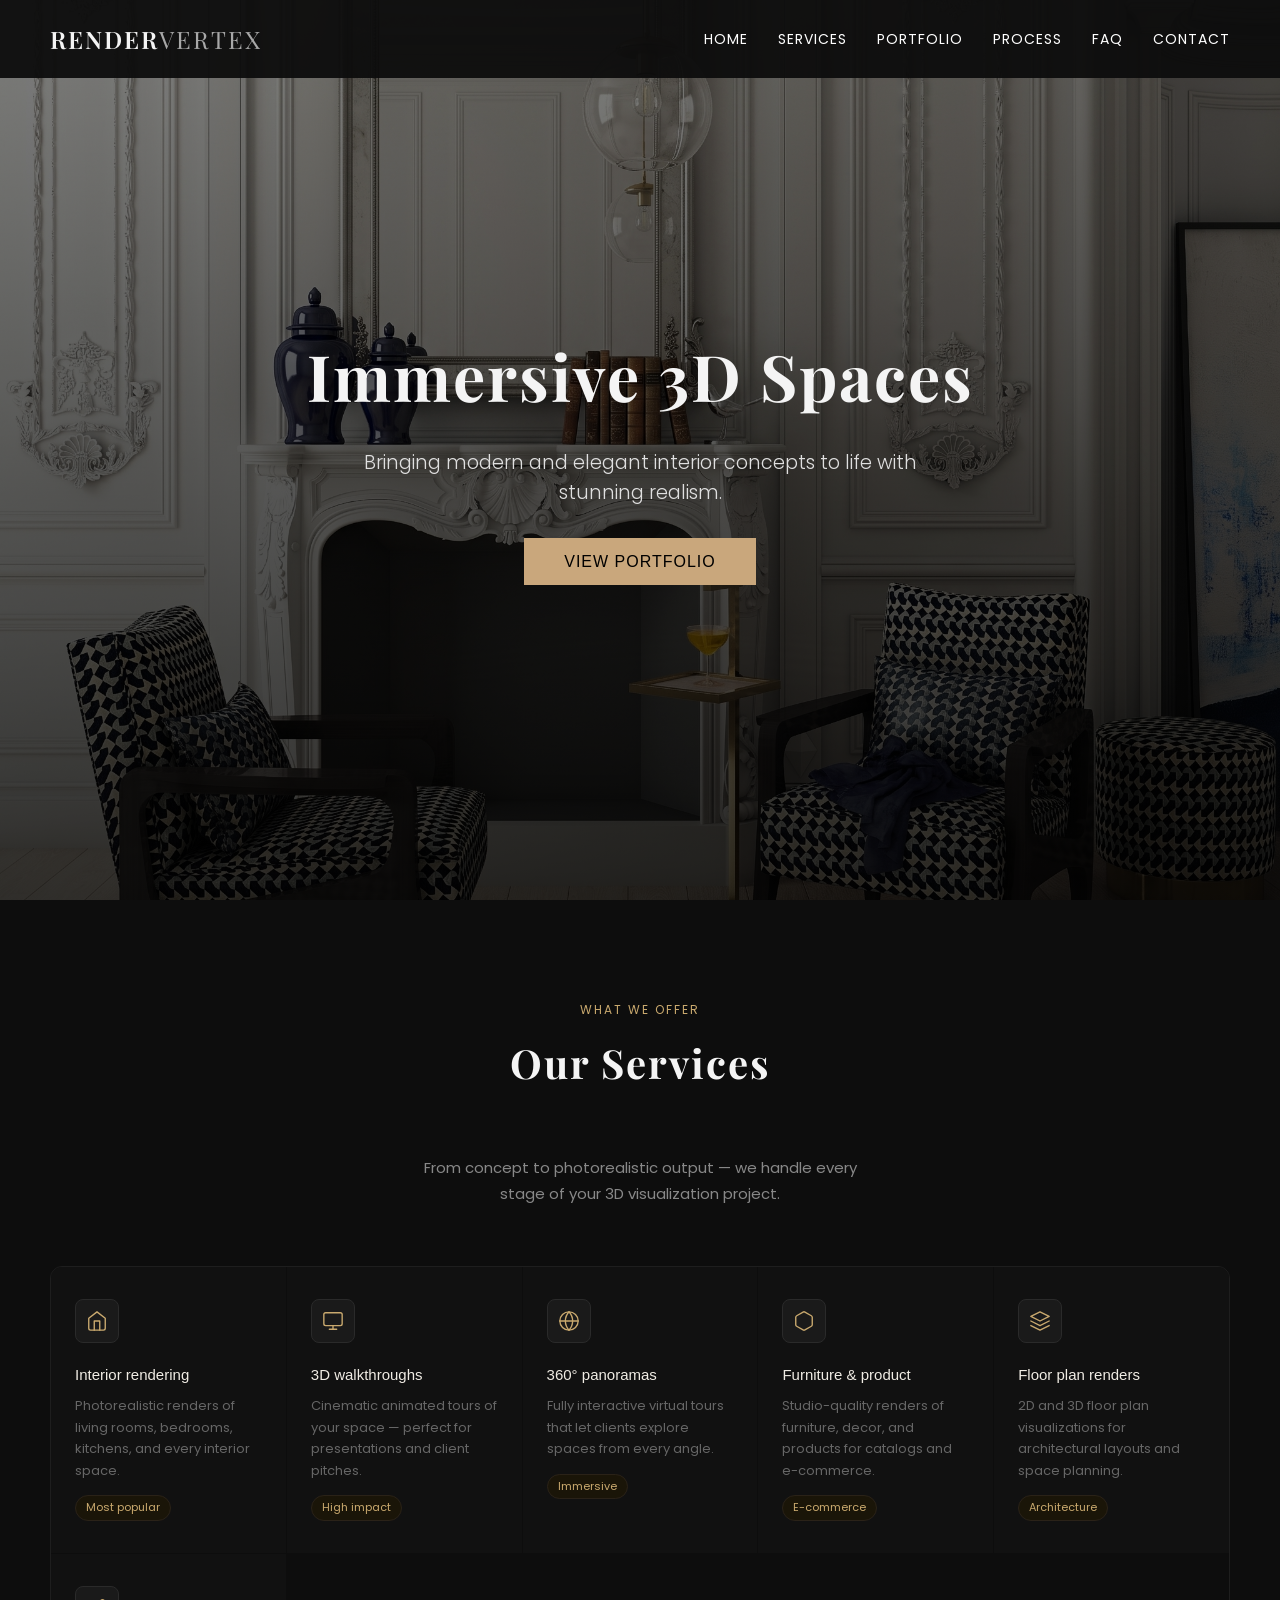
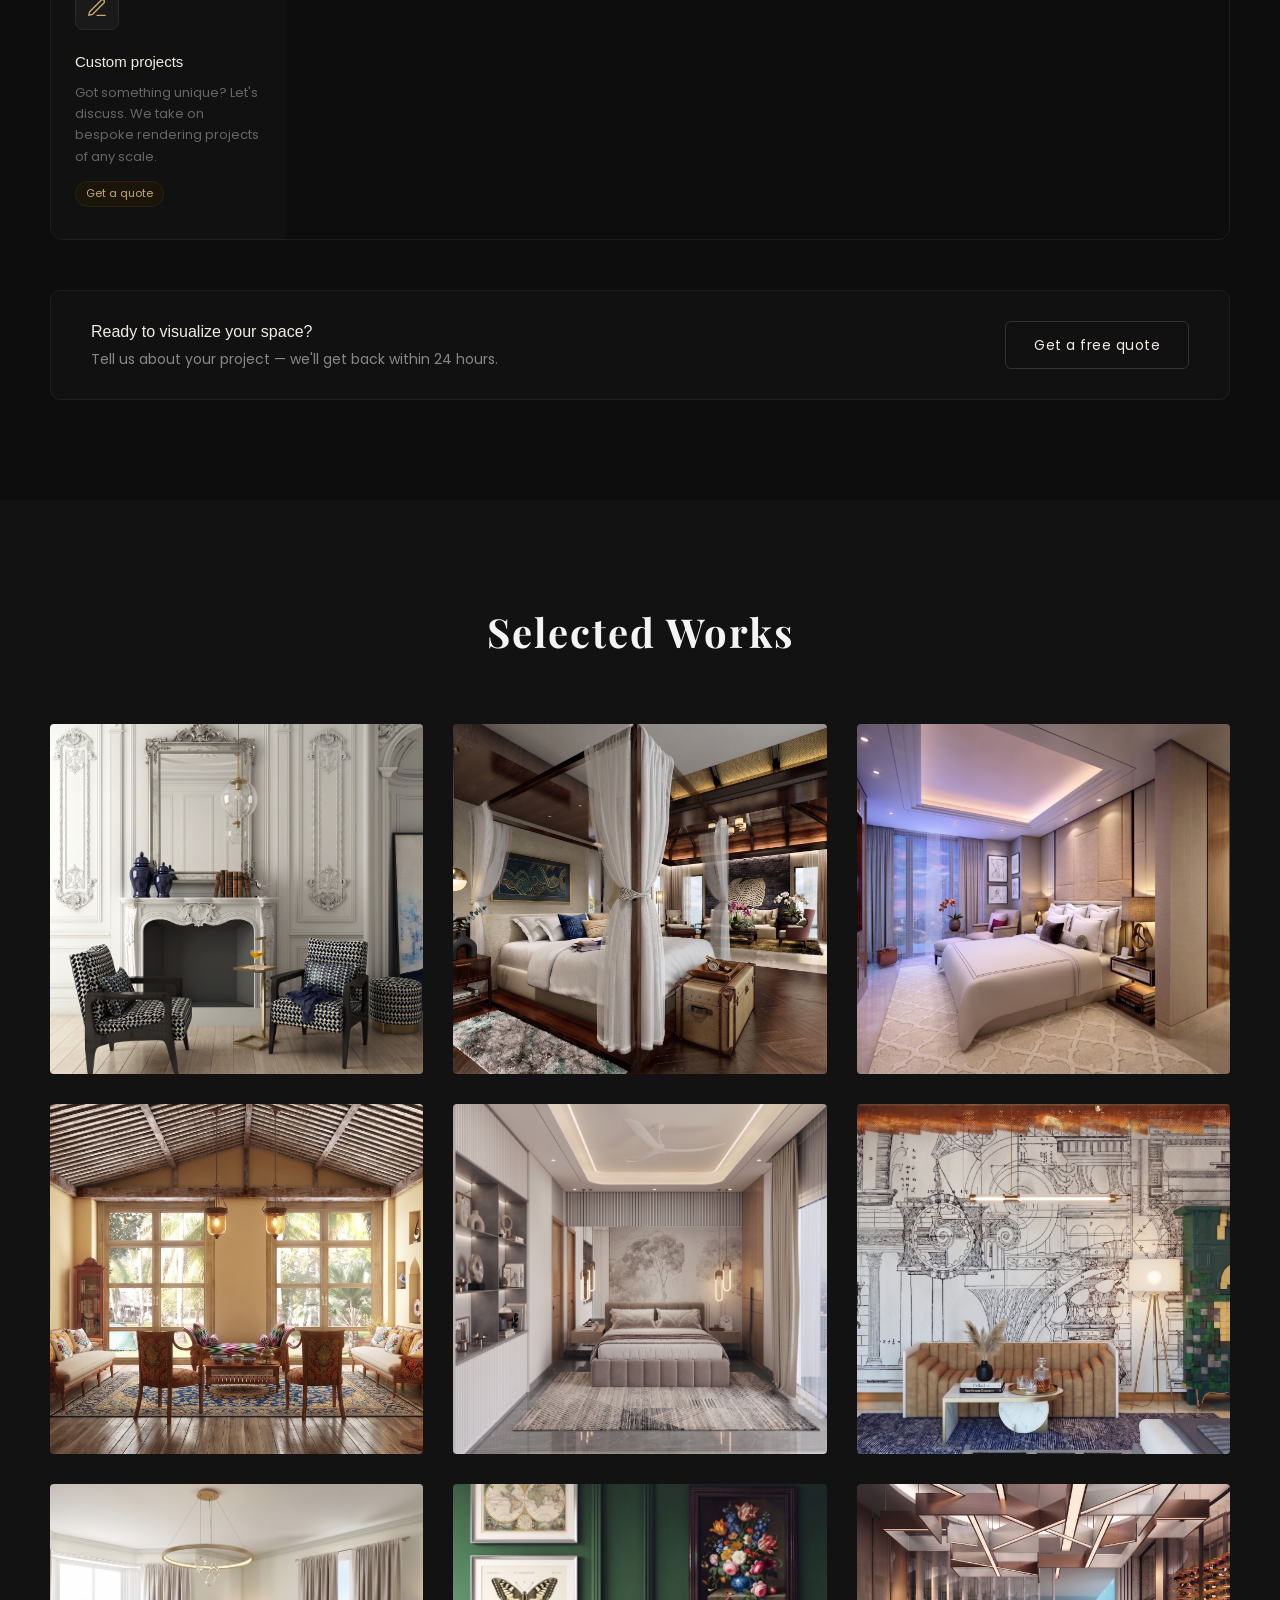
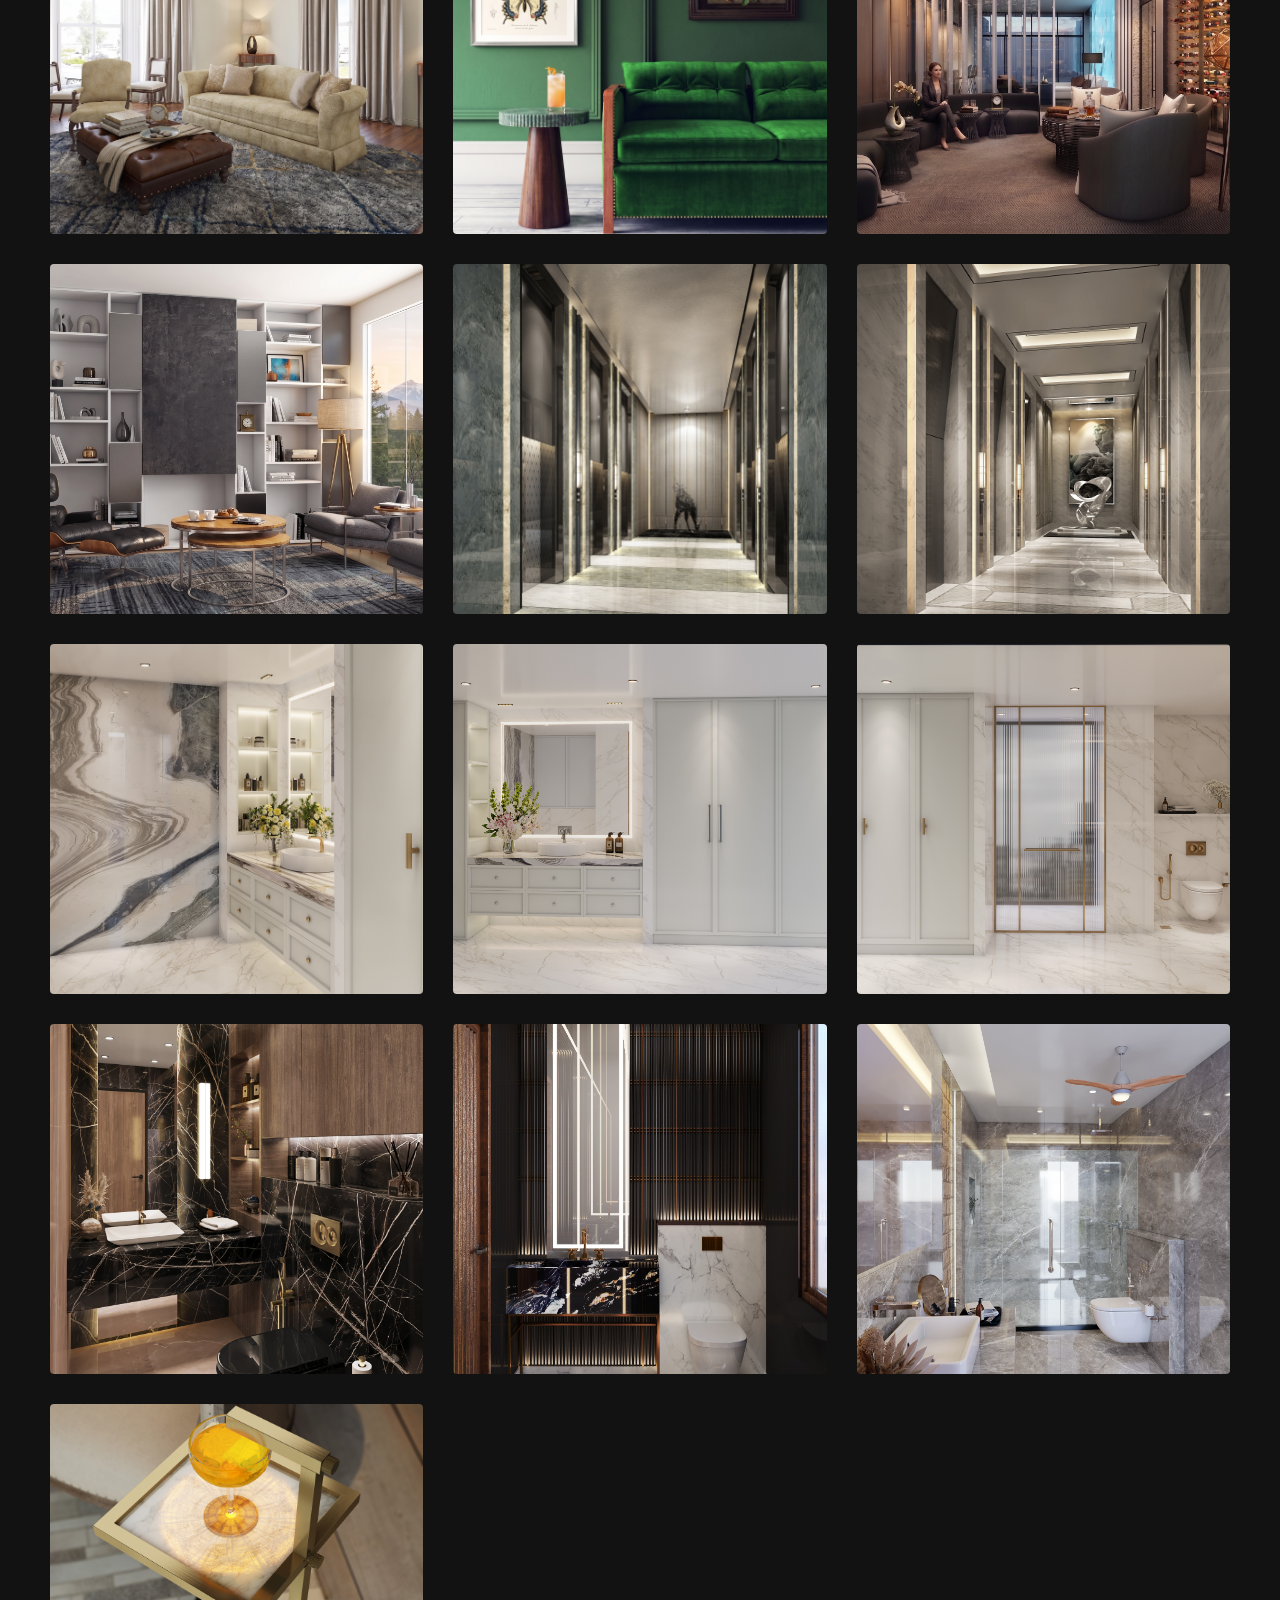
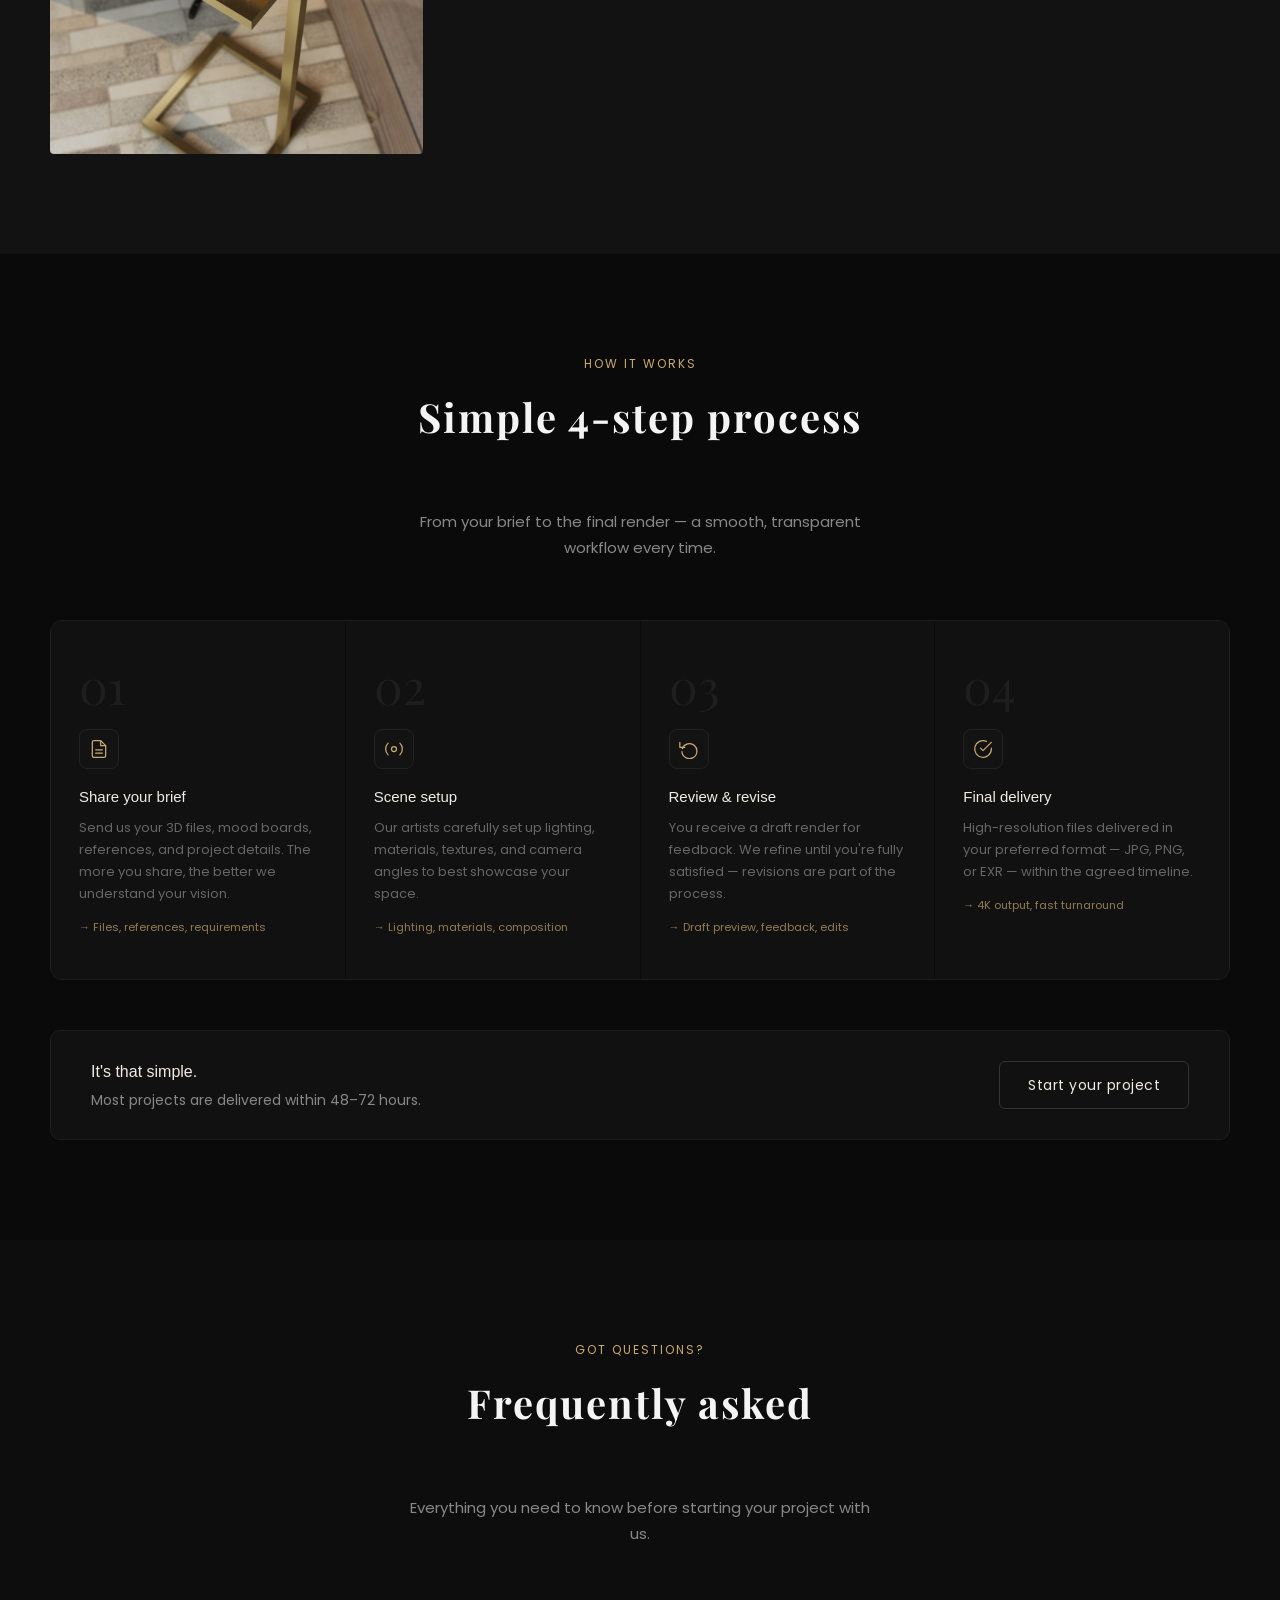
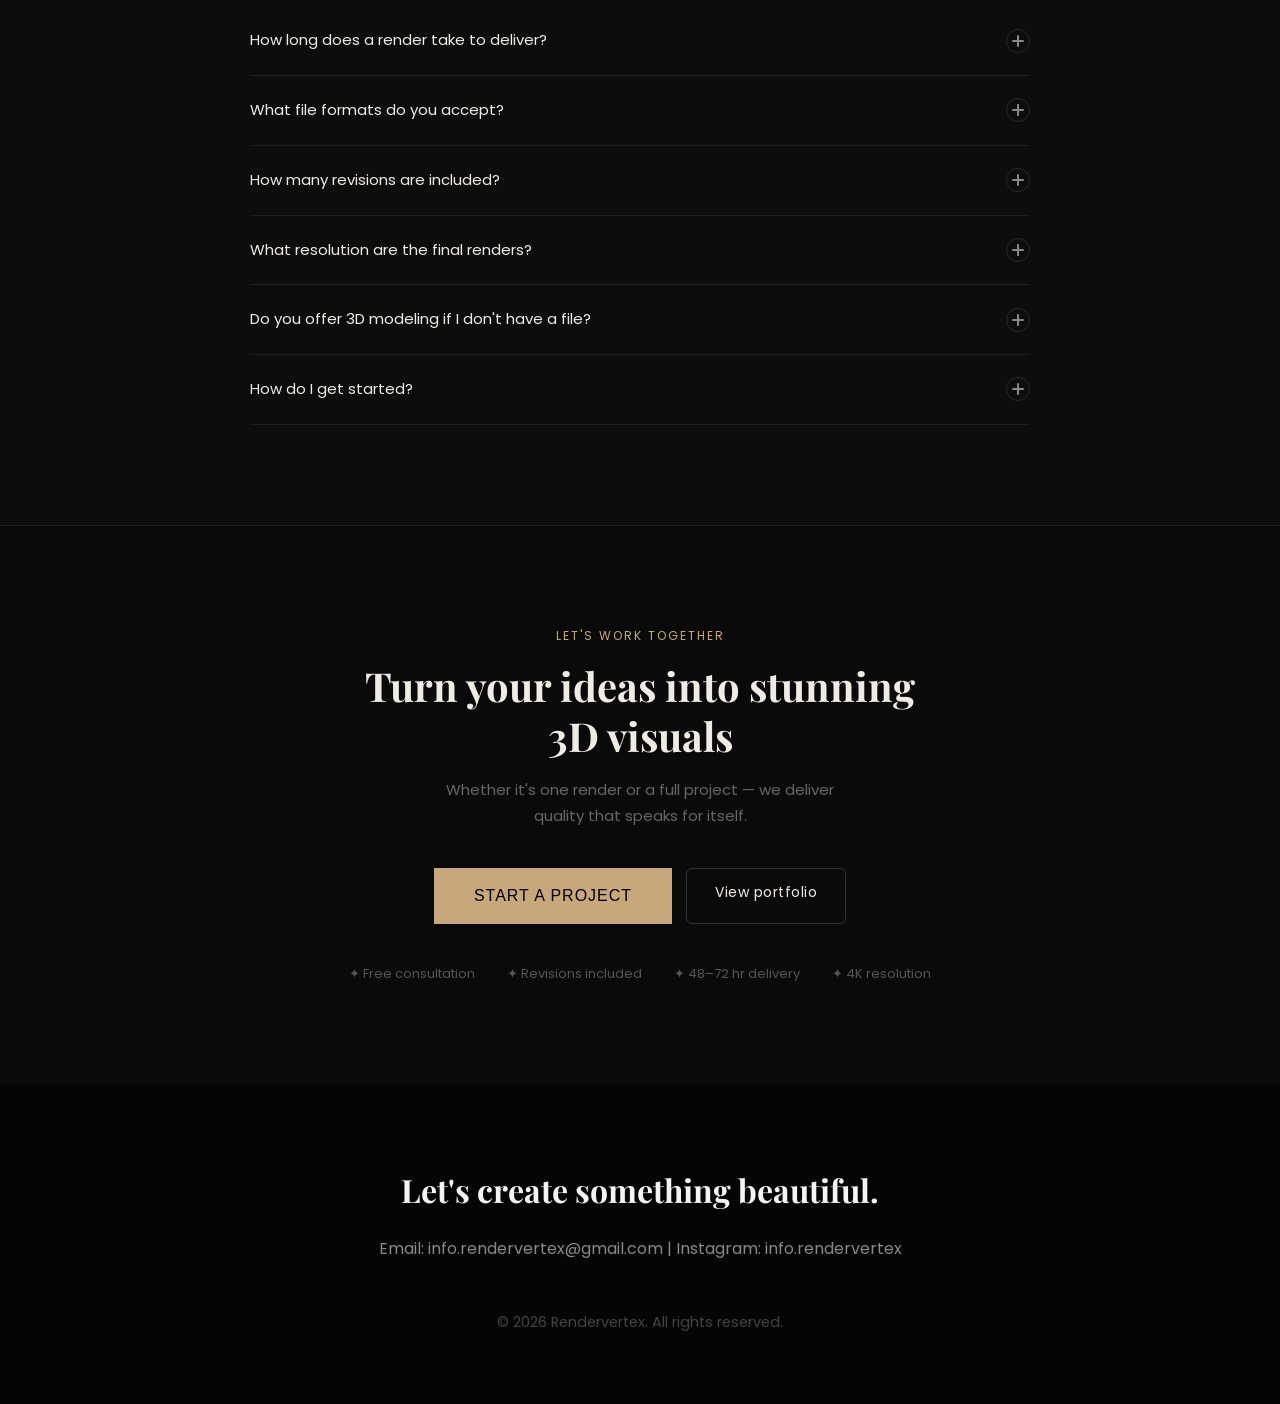
==== commit c905550f: "Update index.html" ====
--- a/index.html
+++ b/index.html
@@ -270,7 +270,7 @@
     <!-- Footer -->
     <footer id="contact">
         <h2>Let's create something beautiful.</h2>
-        <p>Email: info.rendervertex@gmail.com | Instagram: @rendervertex</p>
+        <p>Email: info.rendervertex@gmail.com | Instagram: info.rendervertex</p>
         <p class="copyright">&copy; 2026 Rendervertex. All rights reserved.</p>
     </footer>
 
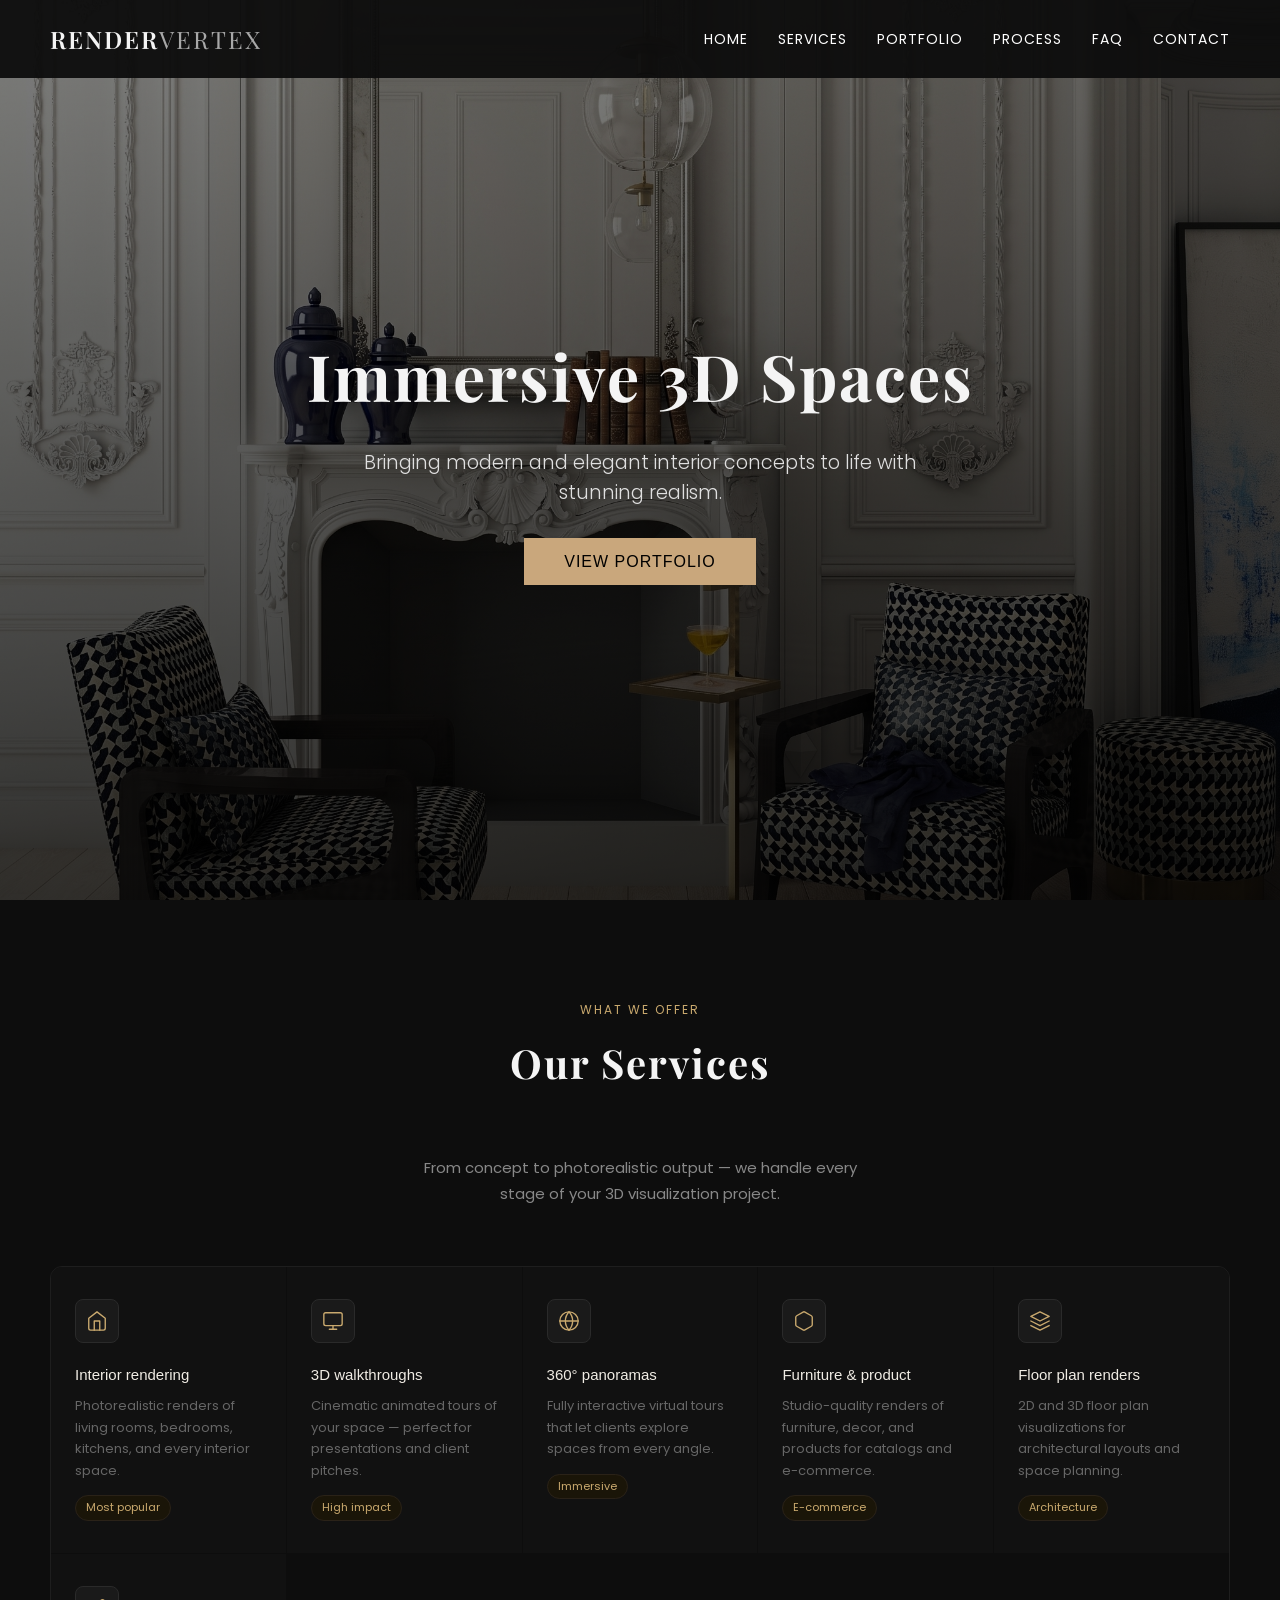
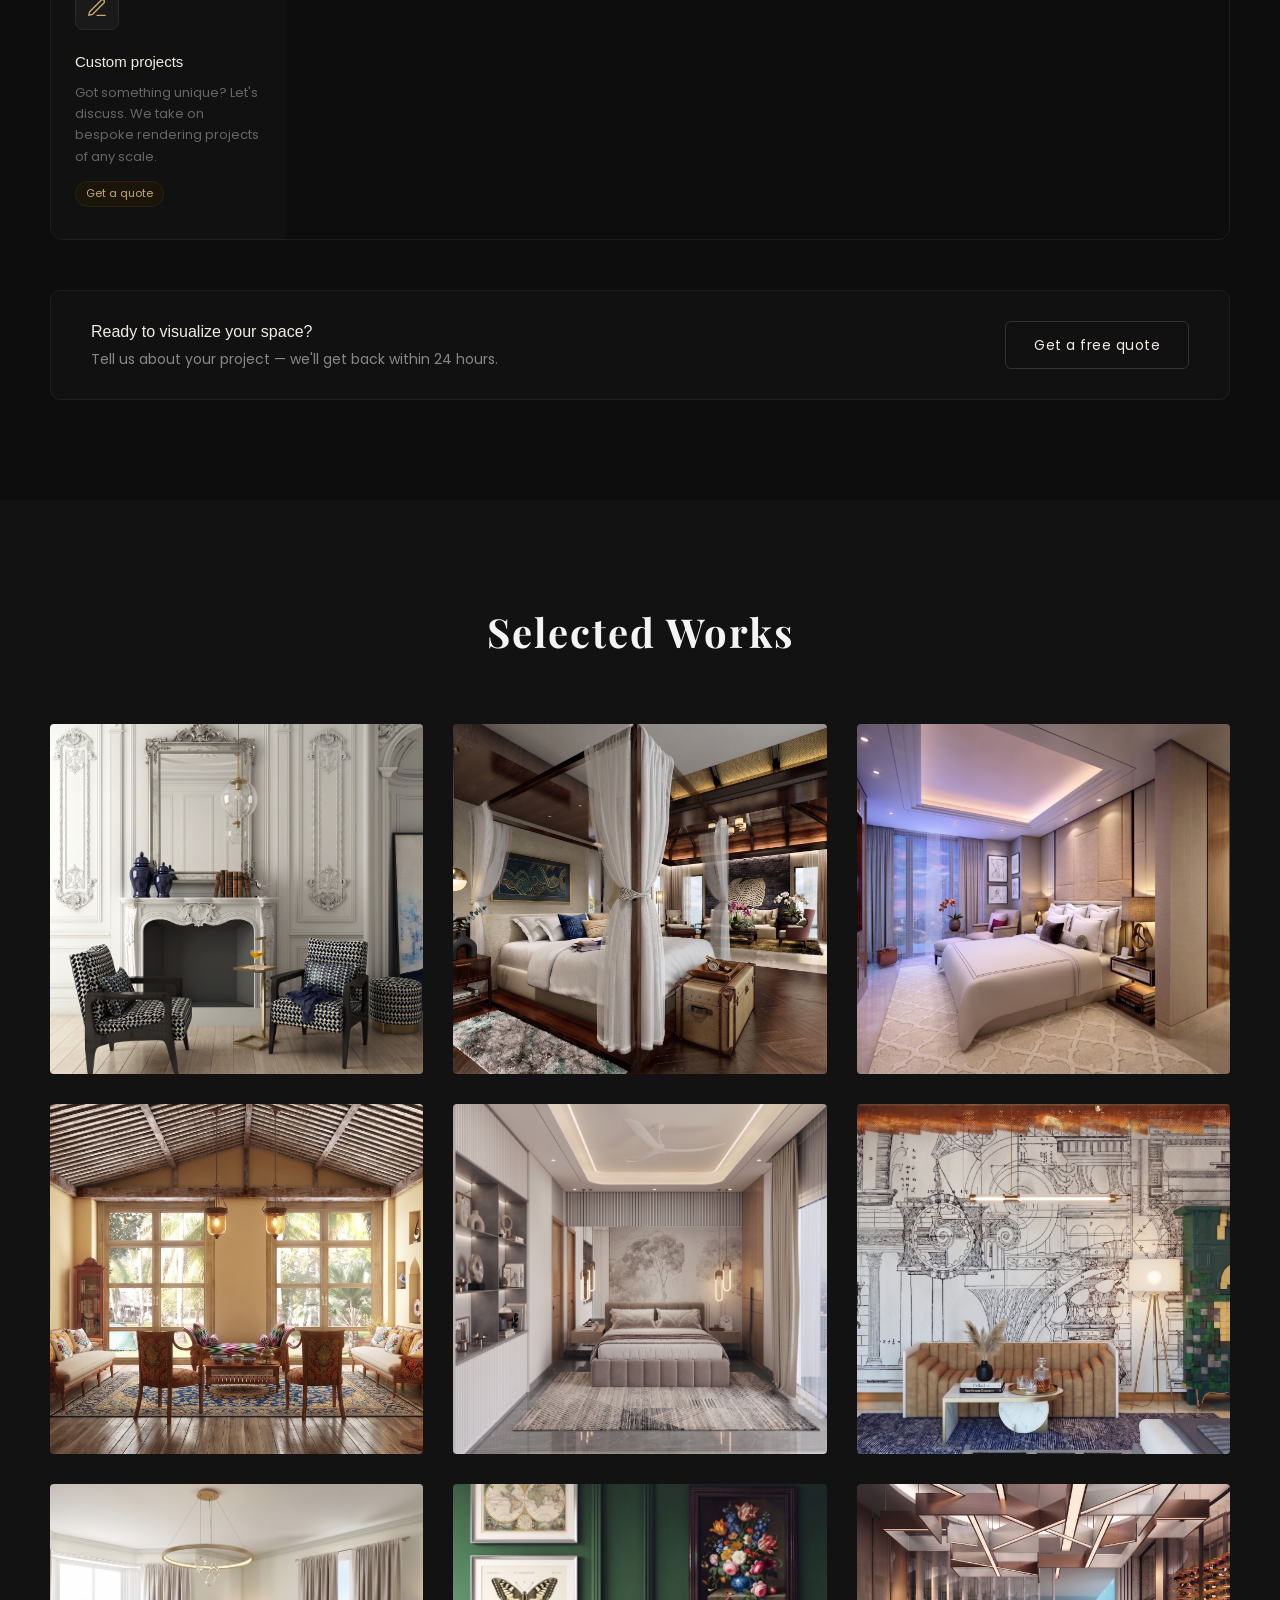
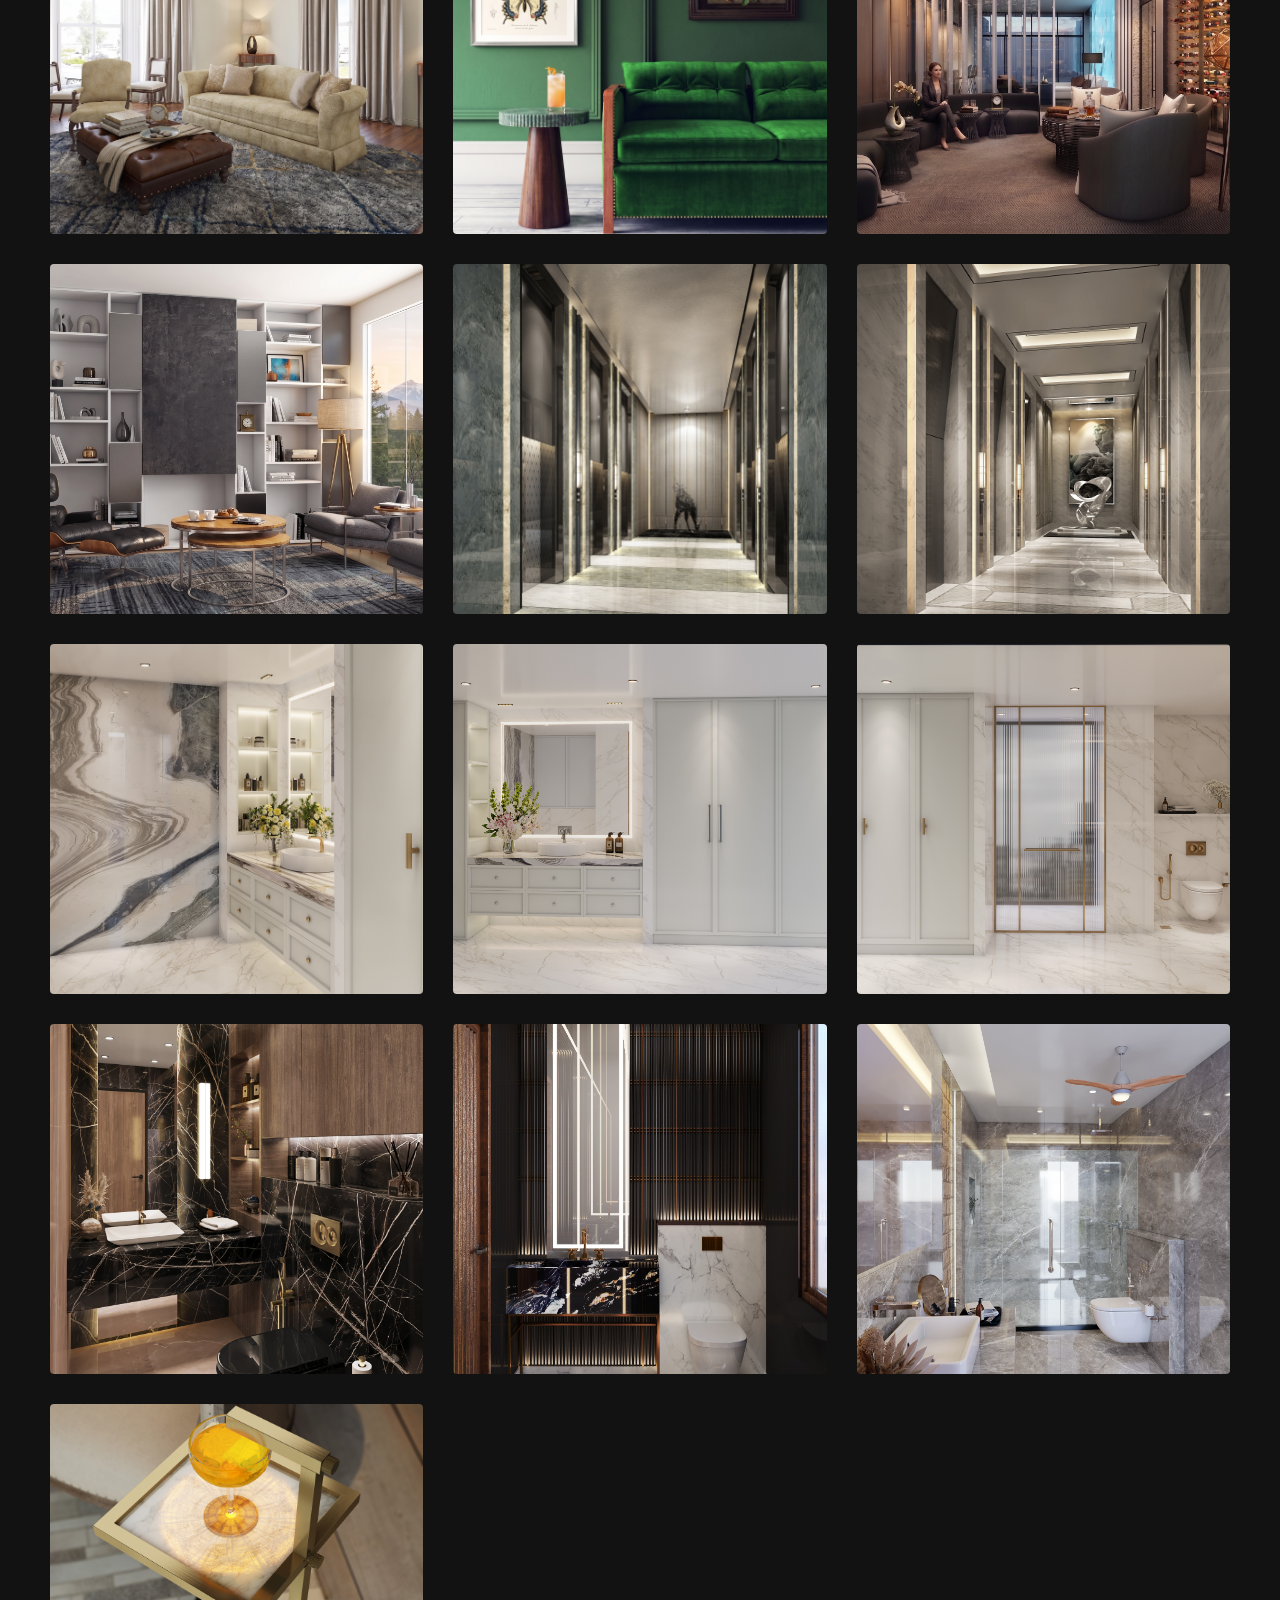
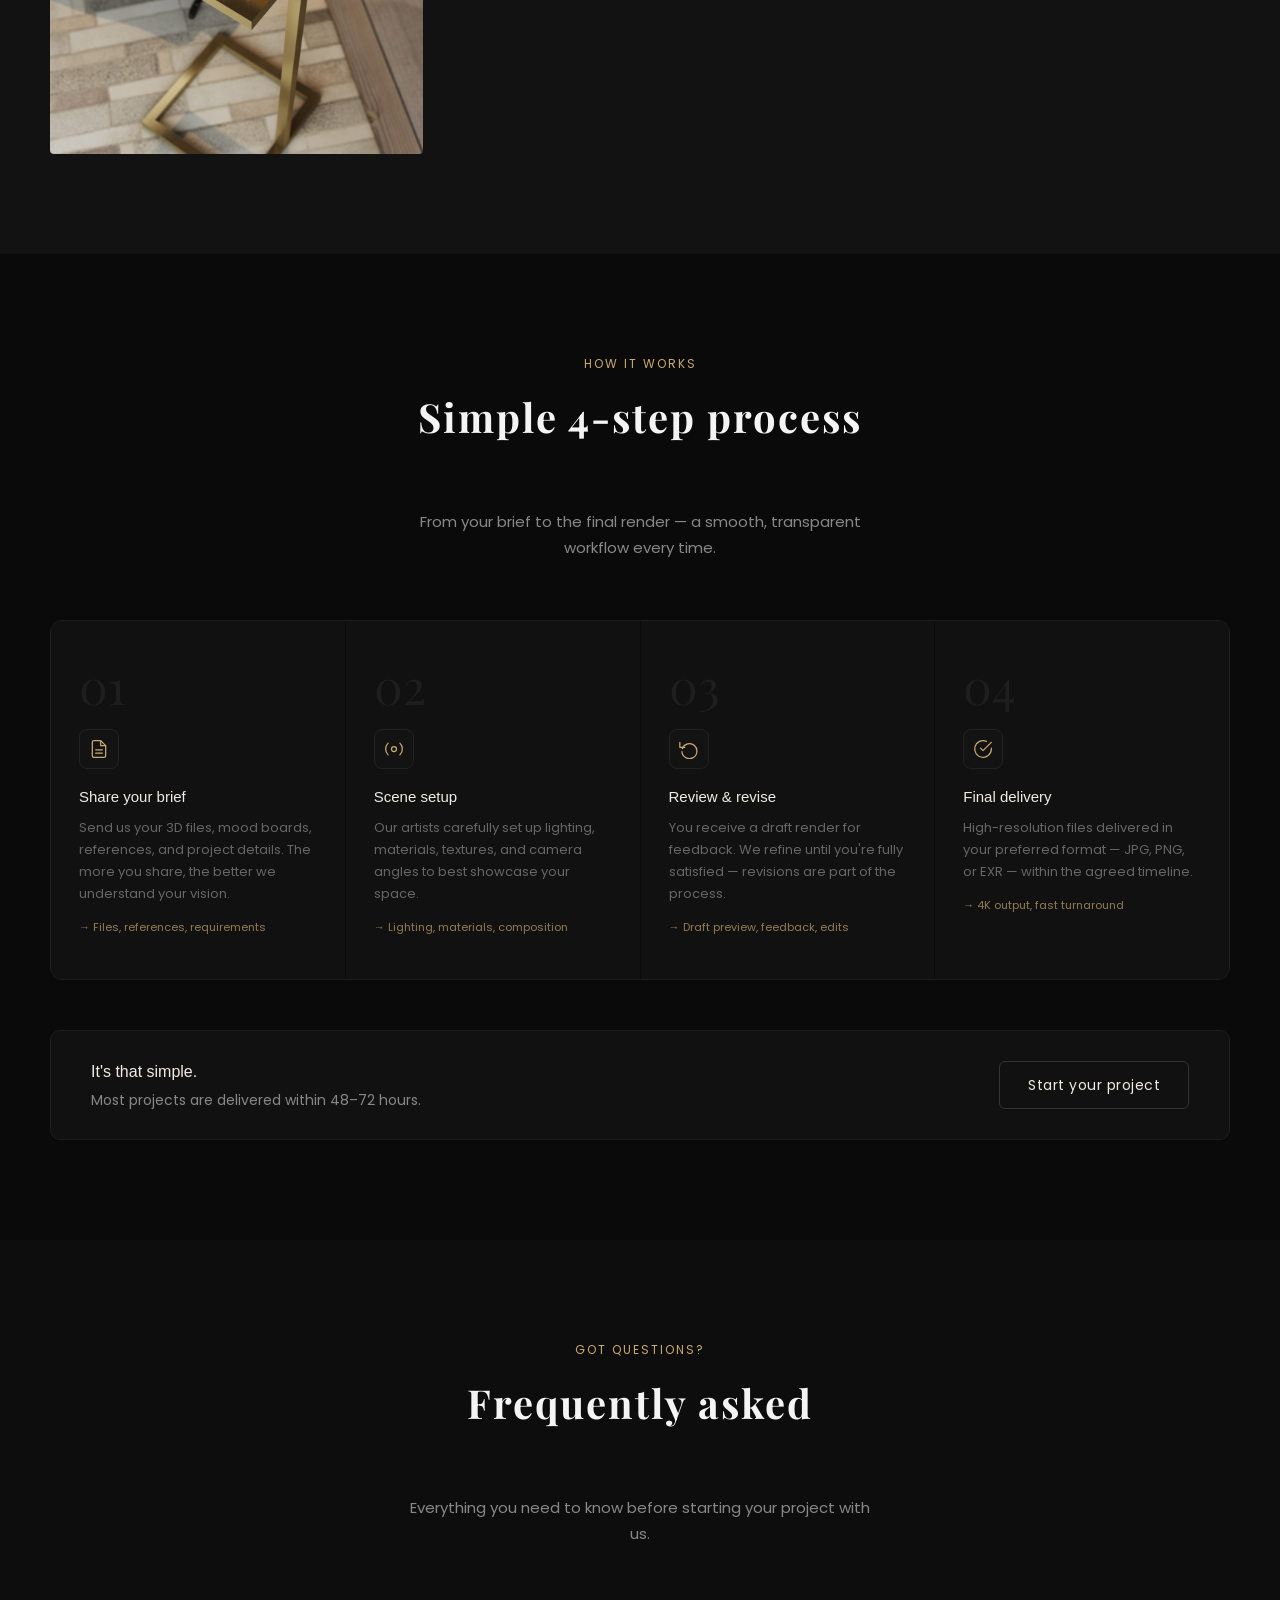
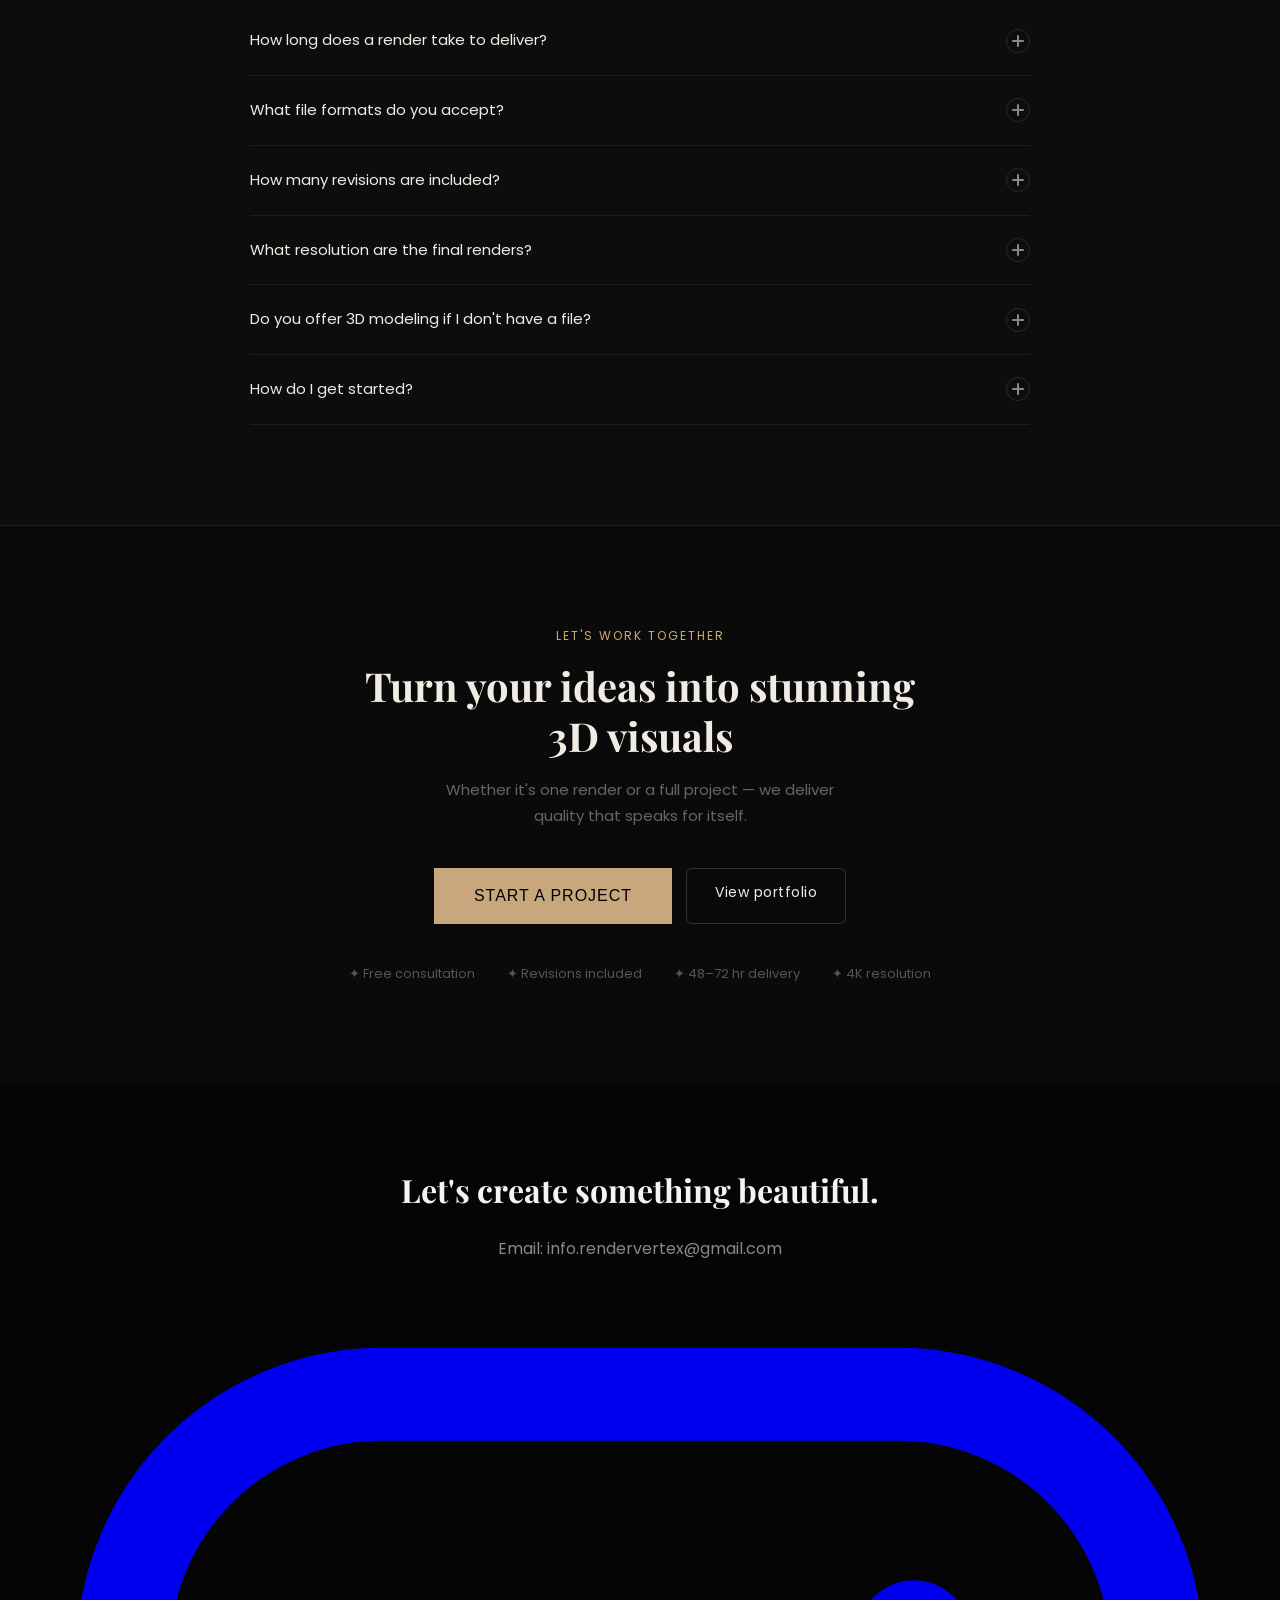
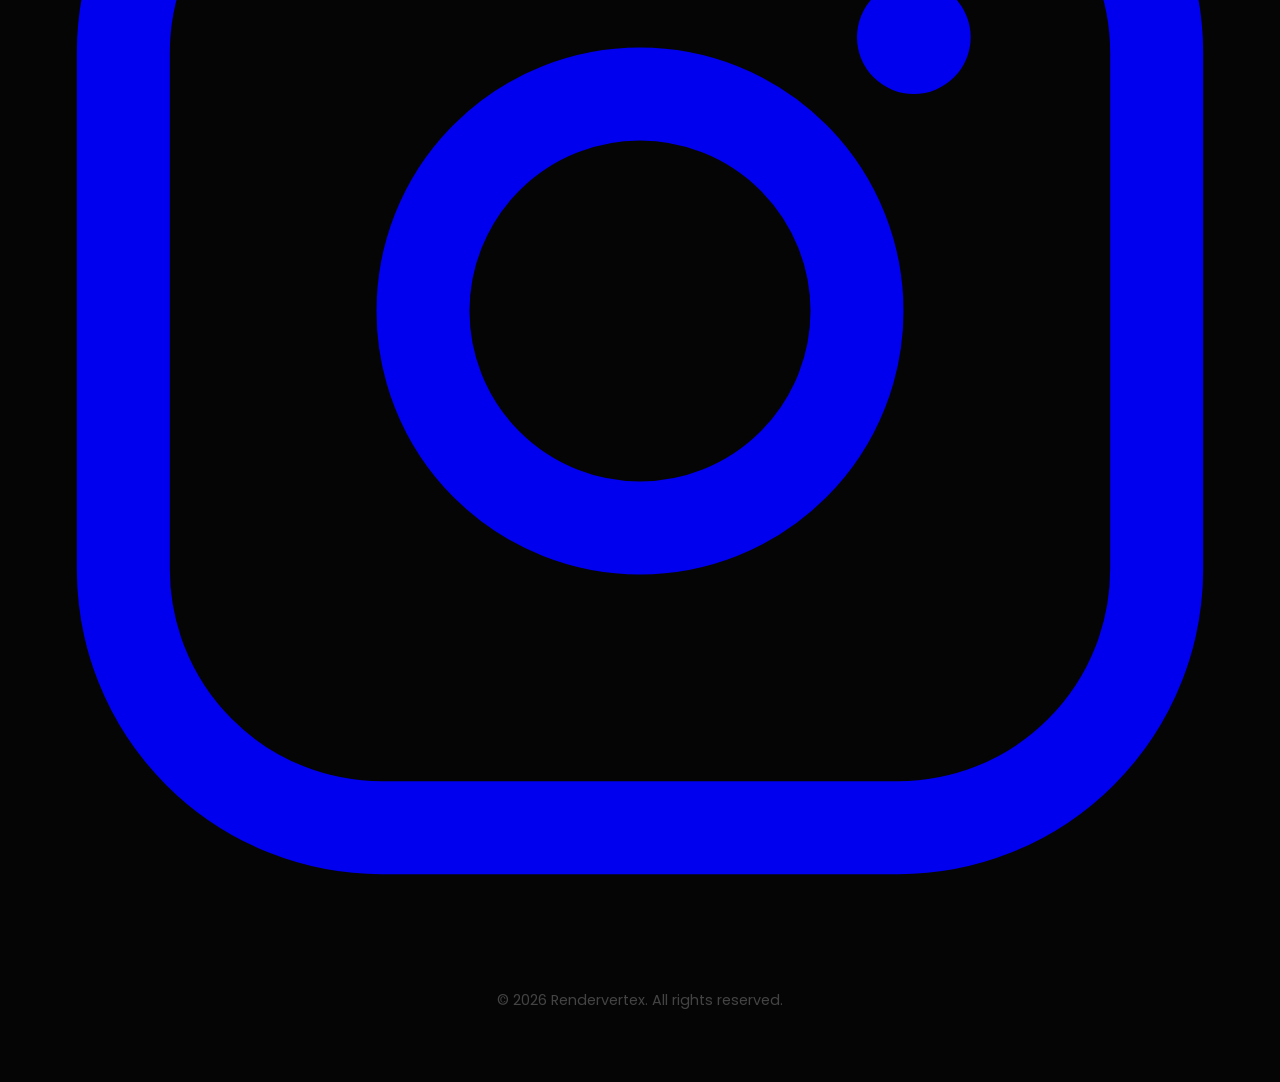
==== commit d7f73320: "Update index.html" ====
--- a/index.html
+++ b/index.html
@@ -270,7 +270,16 @@
     <!-- Footer -->
     <footer id="contact">
         <h2>Let's create something beautiful.</h2>
-        <p>Email: info.rendervertex@gmail.com | Instagram: info.rendervertex</p>
+        <p>Email: info.rendervertex@gmail.com</p>
+        <div class="social-icons">
+            <a href="https://www.instagram.com/info.rendervertex/" target="_blank" rel="noopener" class="icon-circle" aria-label="Instagram">
+                <svg xmlns="http://www.w3.org/2000/svg" viewBox="0 0 24 24" fill="none" stroke="currentColor" stroke-width="1.8">
+                    <rect x="2" y="2" width="20" height="20" rx="5"/>
+                    <circle cx="12" cy="12" r="4.2"/>
+                    <circle cx="17.3" cy="6.7" r="1.1" fill="currentColor" stroke="none"/>
+                </svg>
+            </a>
+        </div>
         <p class="copyright">&copy; 2026 Rendervertex. All rights reserved.</p>
     </footer>
 
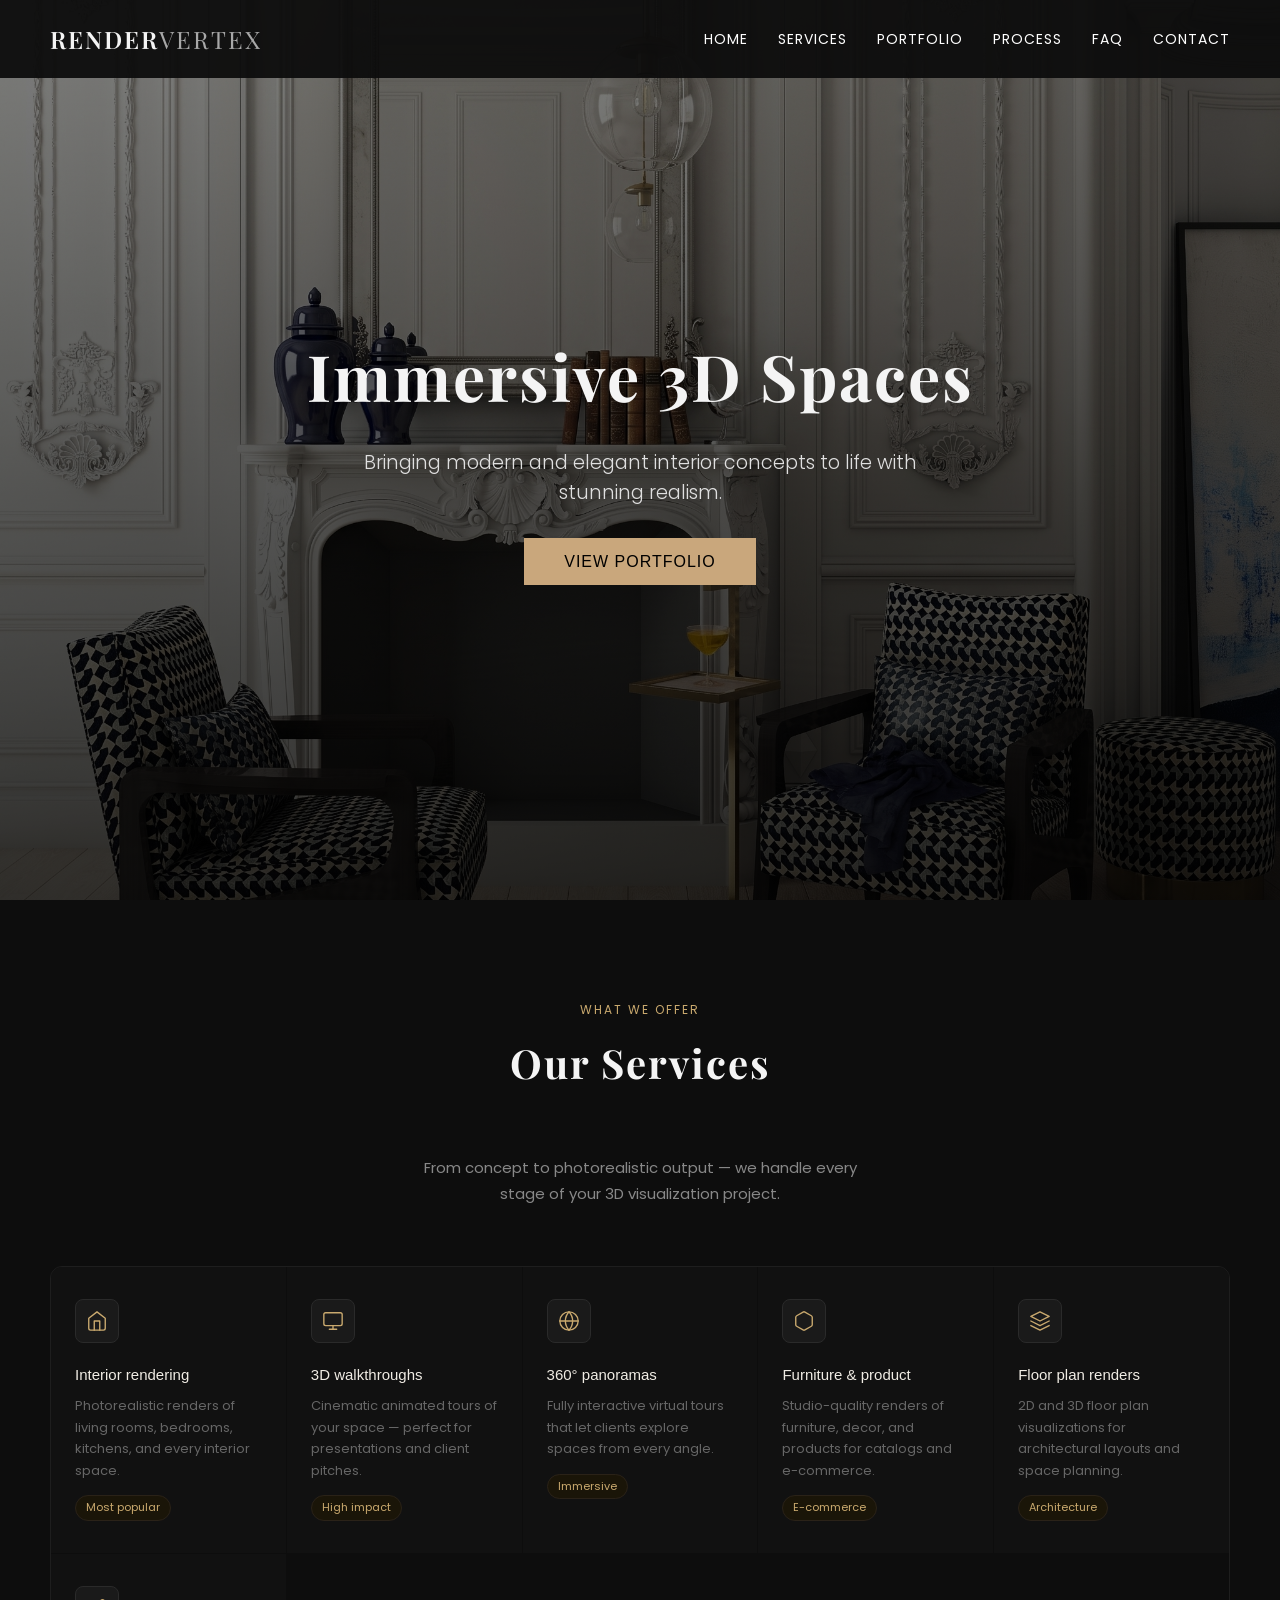
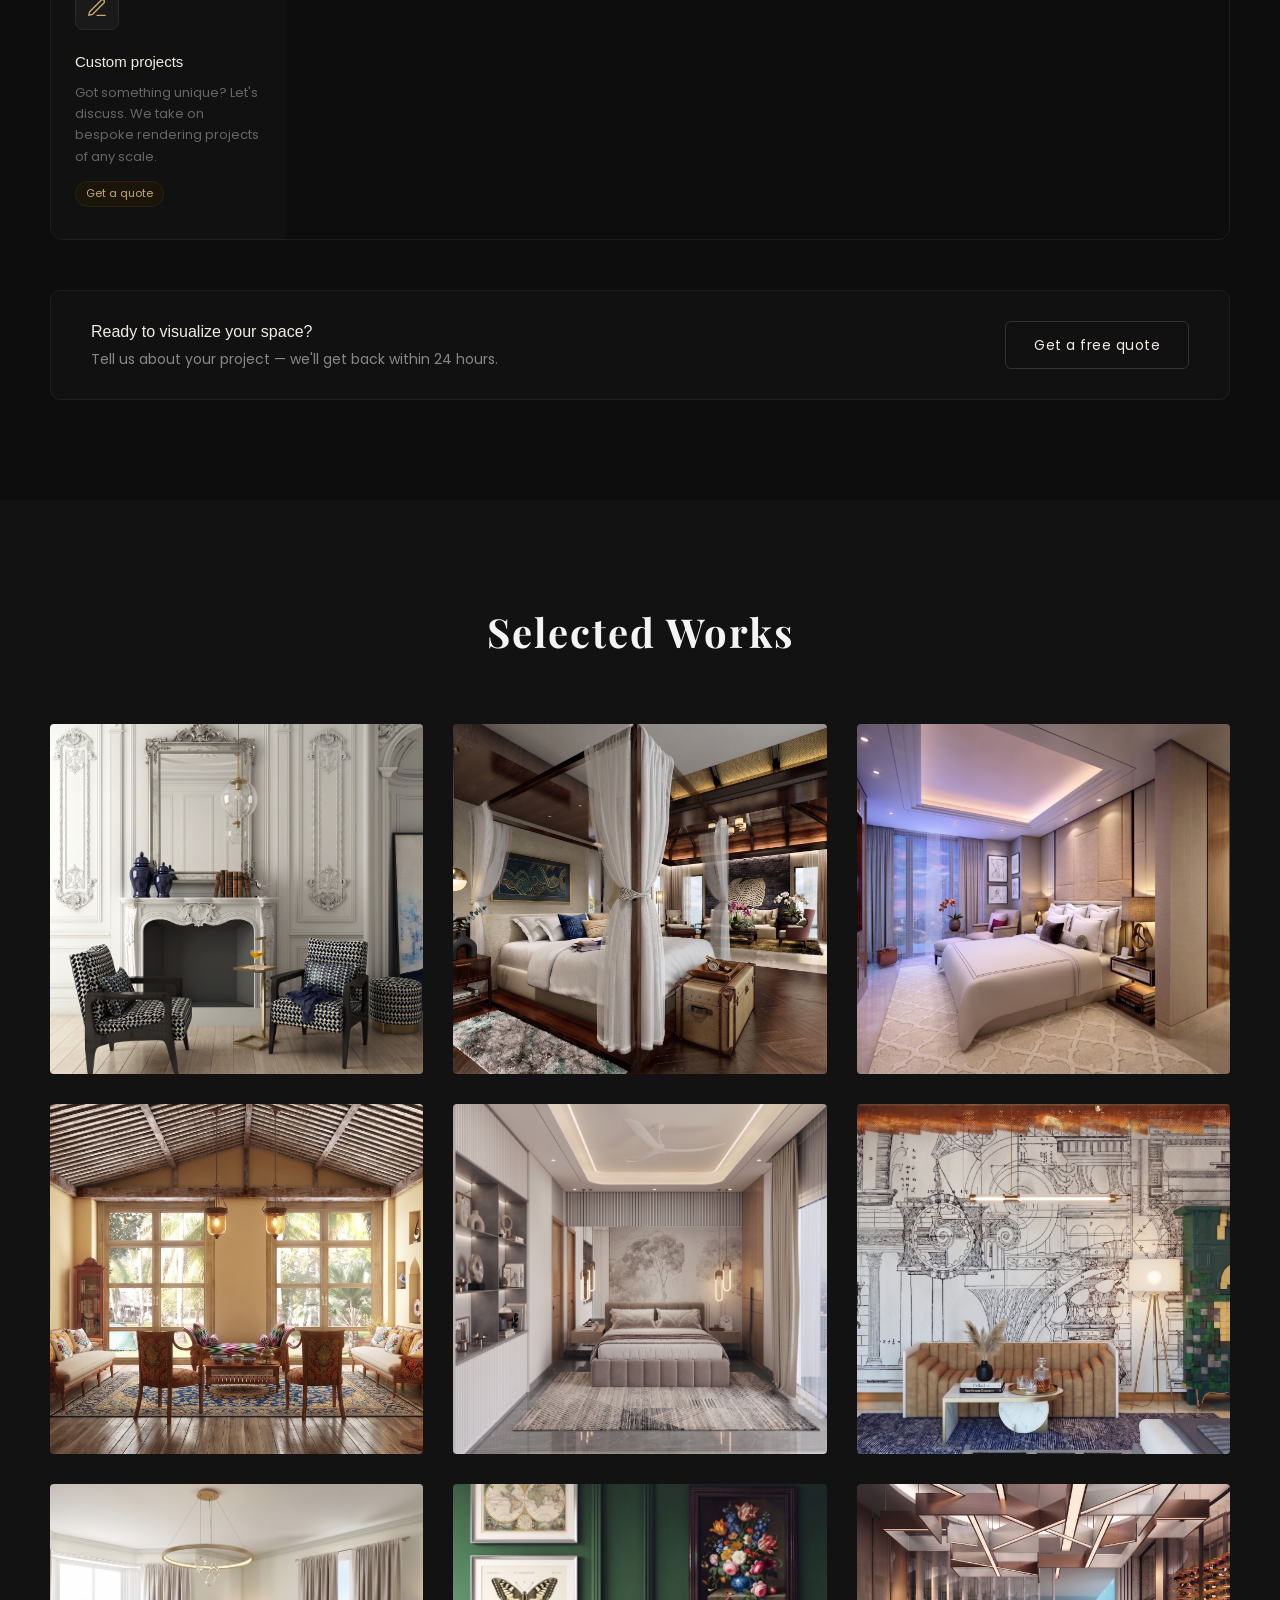
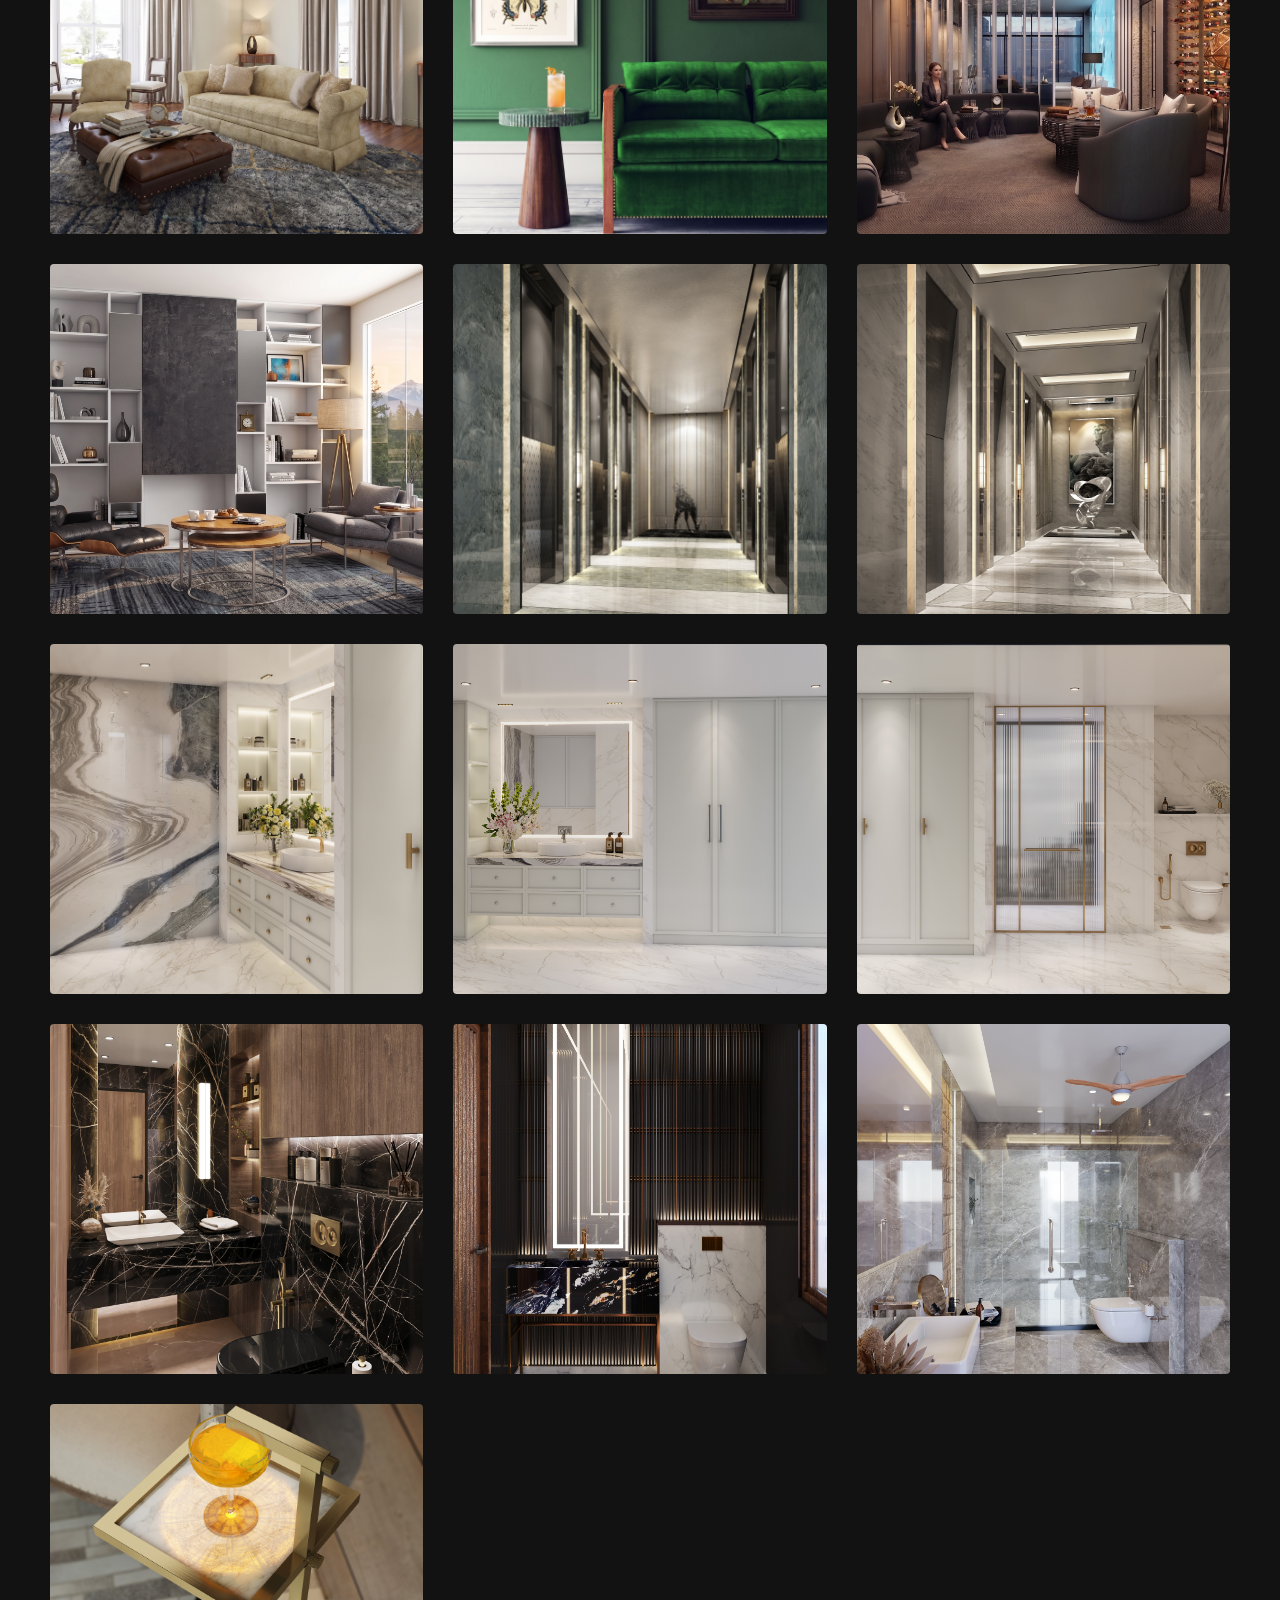
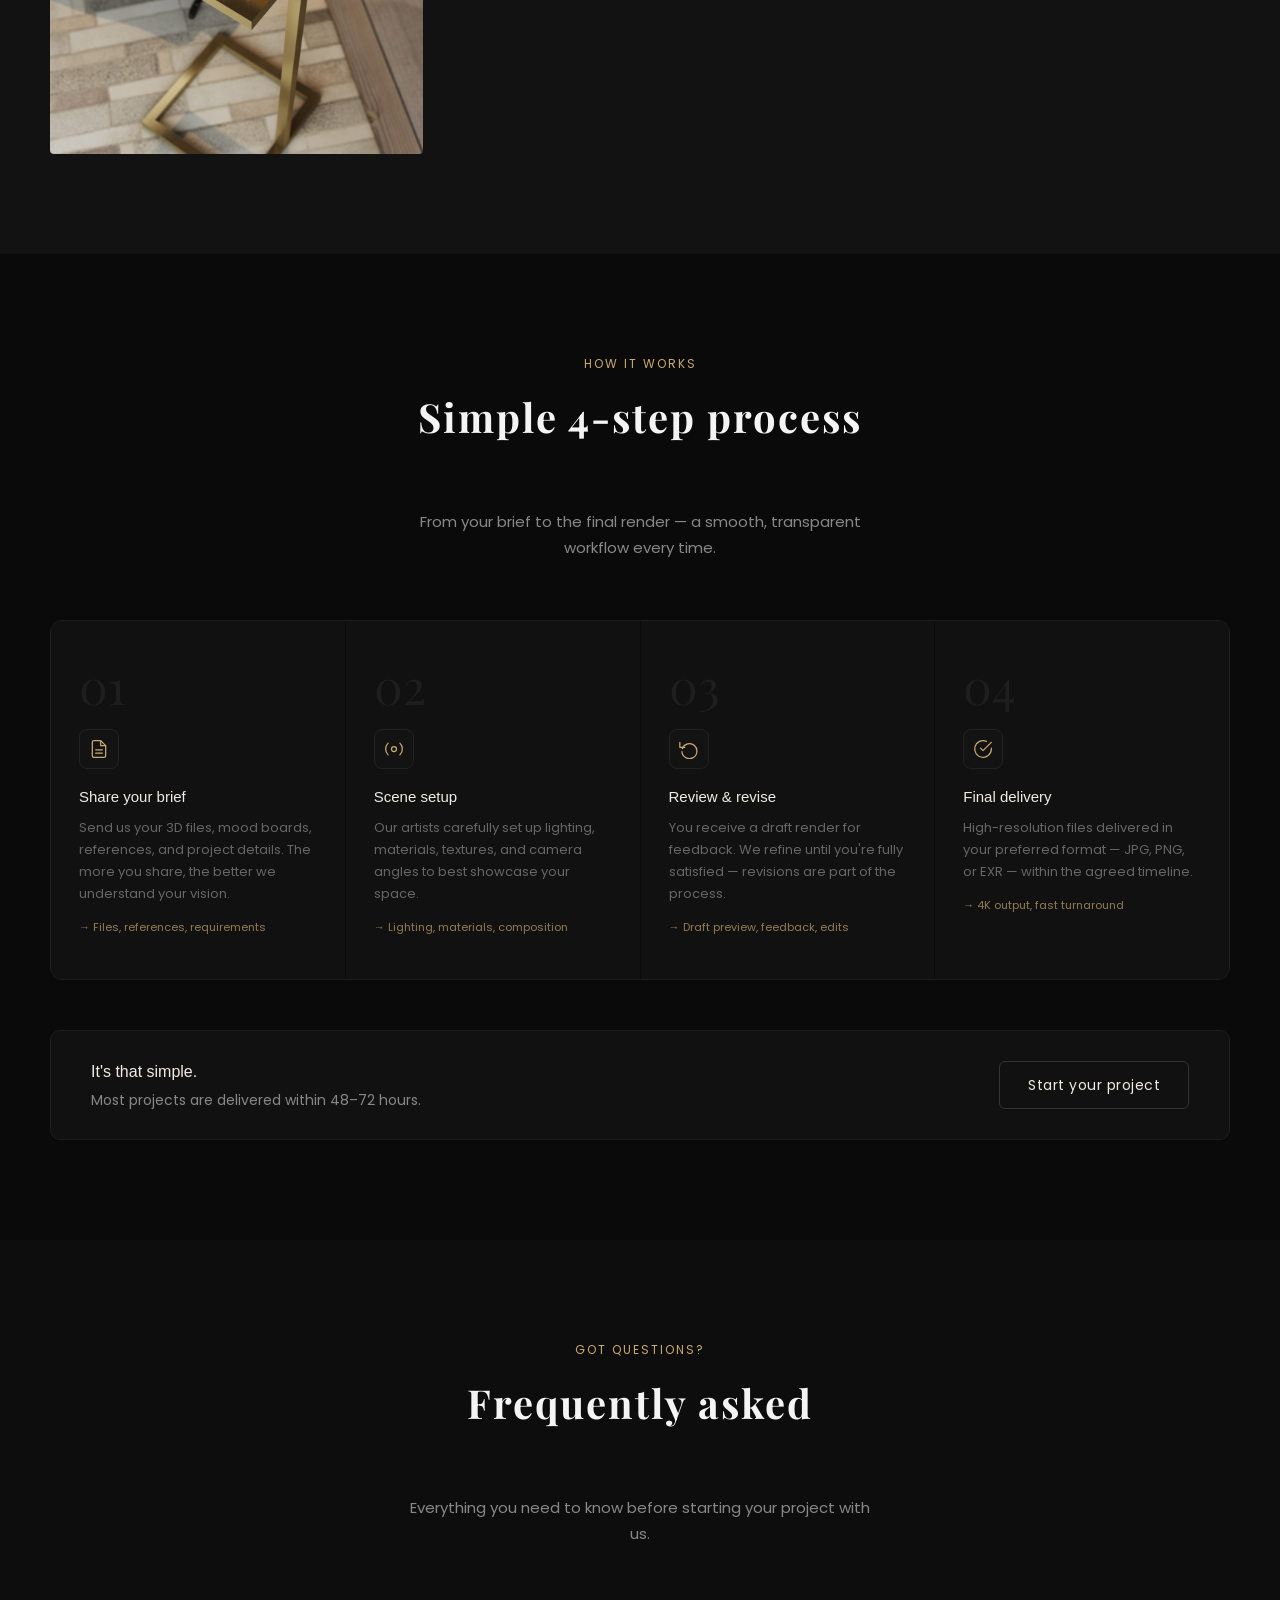
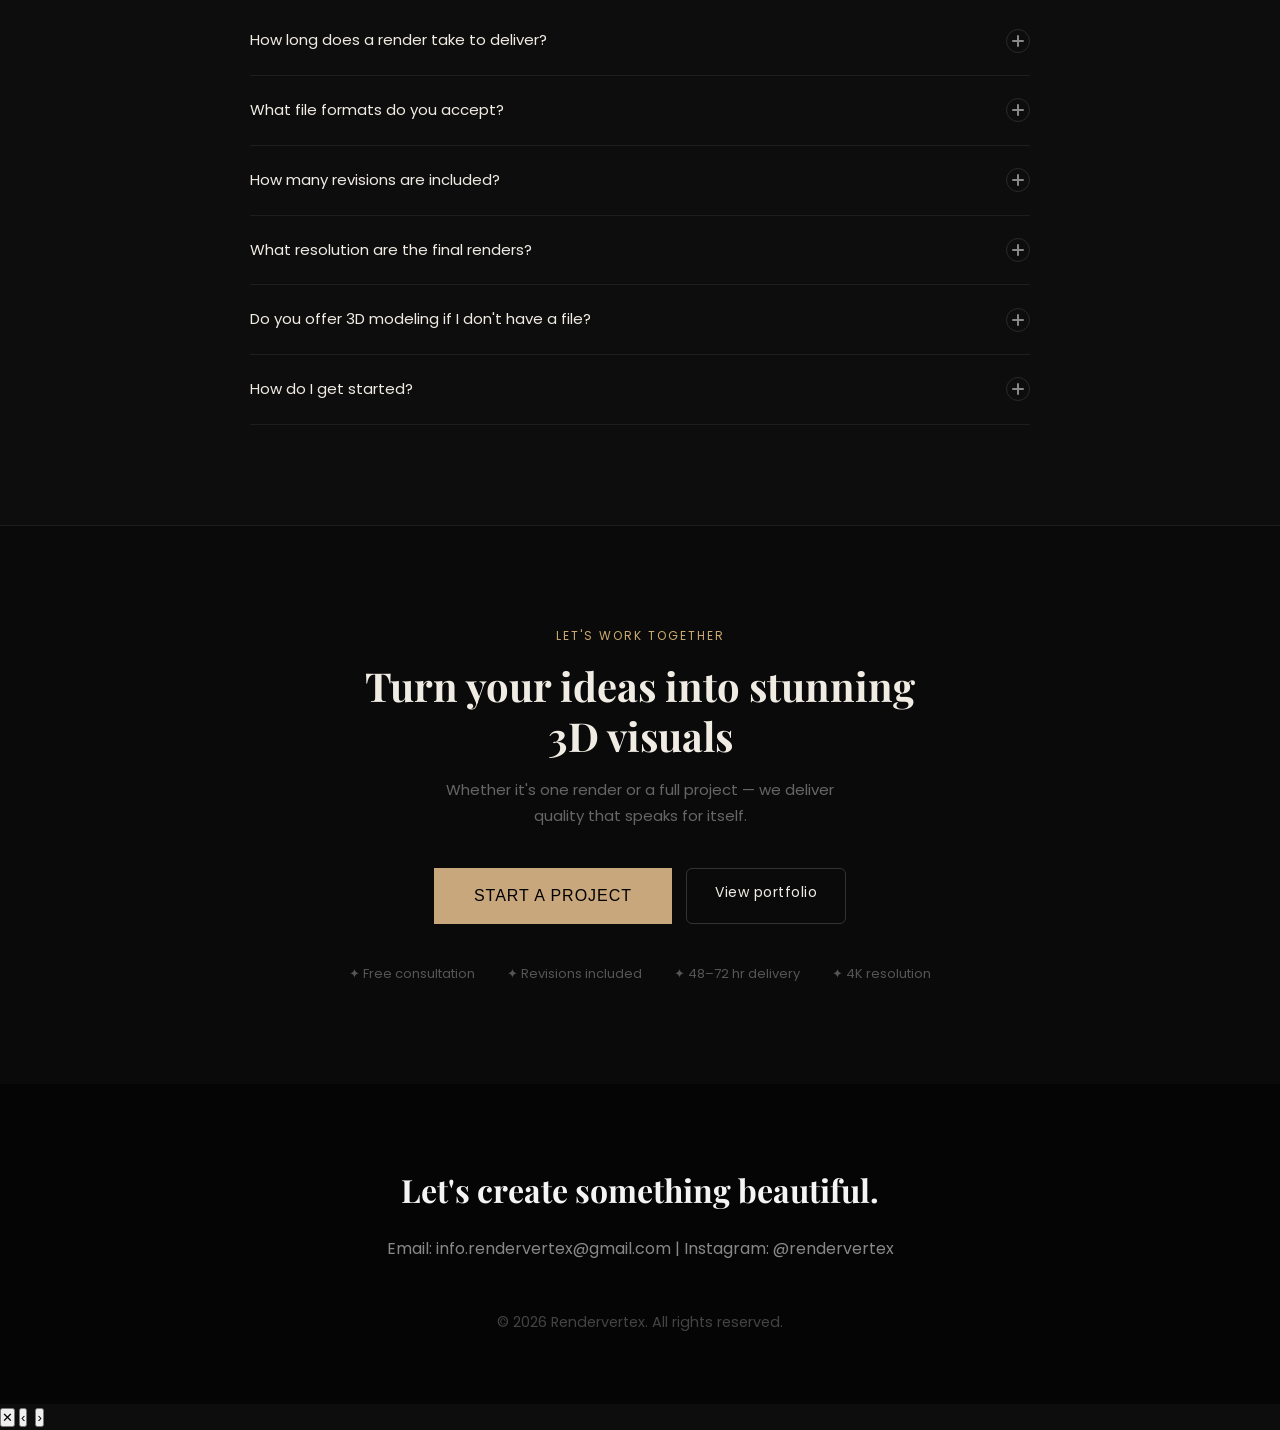
==== commit a2e9b723: "Implement lightbox feature and update footer Added lightbox functionality for image gallery and upda" ====
--- a/index.html
+++ b/index.html
@@ -270,18 +270,18 @@
     <!-- Footer -->
     <footer id="contact">
         <h2>Let's create something beautiful.</h2>
-        <p>Email: info.rendervertex@gmail.com</p>
-        <div class="social-icons">
-            <a href="https://www.instagram.com/info.rendervertex/" target="_blank" rel="noopener" class="icon-circle" aria-label="Instagram">
-                <svg xmlns="http://www.w3.org/2000/svg" viewBox="0 0 24 24" fill="none" stroke="currentColor" stroke-width="1.8">
-                    <rect x="2" y="2" width="20" height="20" rx="5"/>
-                    <circle cx="12" cy="12" r="4.2"/>
-                    <circle cx="17.3" cy="6.7" r="1.1" fill="currentColor" stroke="none"/>
-                </svg>
-            </a>
-        </div>
+        <p>Email: info.rendervertex@gmail.com | Instagram: @rendervertex</p>
         <p class="copyright">&copy; 2026 Rendervertex. All rights reserved.</p>
     </footer>
+
+    <!-- Lightbox -->
+    <div id="lightbox" onclick="closeLightbox()">
+        <button id="lb-close" onclick="closeLightbox()">✕</button>
+        <button id="lb-prev" onclick="event.stopPropagation(); changeImage(-1)">&#8249;</button>
+        <img id="lb-img" src="" alt="">
+        <button id="lb-next" onclick="event.stopPropagation(); changeImage(1)">&#8250;</button>
+        <div id="lb-caption"></div>
+    </div>
 
     <script>
         function toggleFaq(btn) {
@@ -290,6 +290,46 @@
             document.querySelectorAll('.faq-item').forEach(i => i.classList.remove('open'));
             if (!isOpen) item.classList.add('open');
         }
+
+        // Lightbox
+        let currentIndex = 0;
+        const galleryItems = document.querySelectorAll('.gallery-item');
+
+        galleryItems.forEach((item, index) => {
+            item.style.cursor = 'pointer';
+            item.addEventListener('click', () => openLightbox(index));
+        });
+
+        function openLightbox(index) {
+            currentIndex = index;
+            const img = galleryItems[index].querySelector('img');
+            const caption = galleryItems[index].querySelector('.overlay').textContent;
+            document.getElementById('lb-img').src = img.src;
+            document.getElementById('lb-caption').textContent = caption;
+            document.getElementById('lightbox').classList.add('active');
+            document.body.style.overflow = 'hidden';
+        }
+
+        function closeLightbox() {
+            document.getElementById('lightbox').classList.remove('active');
+            document.body.style.overflow = '';
+        }
+
+        function changeImage(dir) {
+            currentIndex = (currentIndex + dir + galleryItems.length) % galleryItems.length;
+            const img = galleryItems[currentIndex].querySelector('img');
+            const caption = galleryItems[currentIndex].querySelector('.overlay').textContent;
+            document.getElementById('lb-img').src = img.src;
+            document.getElementById('lb-caption').textContent = caption;
+        }
+
+        document.addEventListener('keydown', (e) => {
+            const lb = document.getElementById('lightbox');
+            if (!lb.classList.contains('active')) return;
+            if (e.key === 'ArrowRight') changeImage(1);
+            if (e.key === 'ArrowLeft') changeImage(-1);
+            if (e.key === 'Escape') closeLightbox();
+        });
     </script>
 
 </body>
--- a/style.css
+++ b/style.css
@@ -185,6 +185,40 @@
     font-size: 0.9rem;
     color: #444;
     margin-top: 50px;
+}
+
+/* Social Icons */
+.social-icons {
+    display: flex;
+    justify-content: center;
+    gap: 14px;
+    margin-top: 10px;
+}
+
+.icon-circle {
+    width: 42px;
+    height: 42px;
+    border-radius: 50%;
+    background-color: #1a1a1a;
+    border: 1px solid #2a2a2a;
+    display: flex;
+    align-items: center;
+    justify-content: center;
+    color: #f4f4f4;
+    text-decoration: none;
+    transition: background-color 0.3s ease, border-color 0.3s ease, color 0.3s ease, transform 0.3s ease;
+}
+
+.icon-circle svg {
+    width: 20px;
+    height: 20px;
+}
+
+.icon-circle:hover {
+    background-color: #c9a96e;
+    border-color: #c9a96e;
+    color: #0d0d0d;
+    transform: translateY(-3px);
 }
 
 /* Mobile Responsiveness */
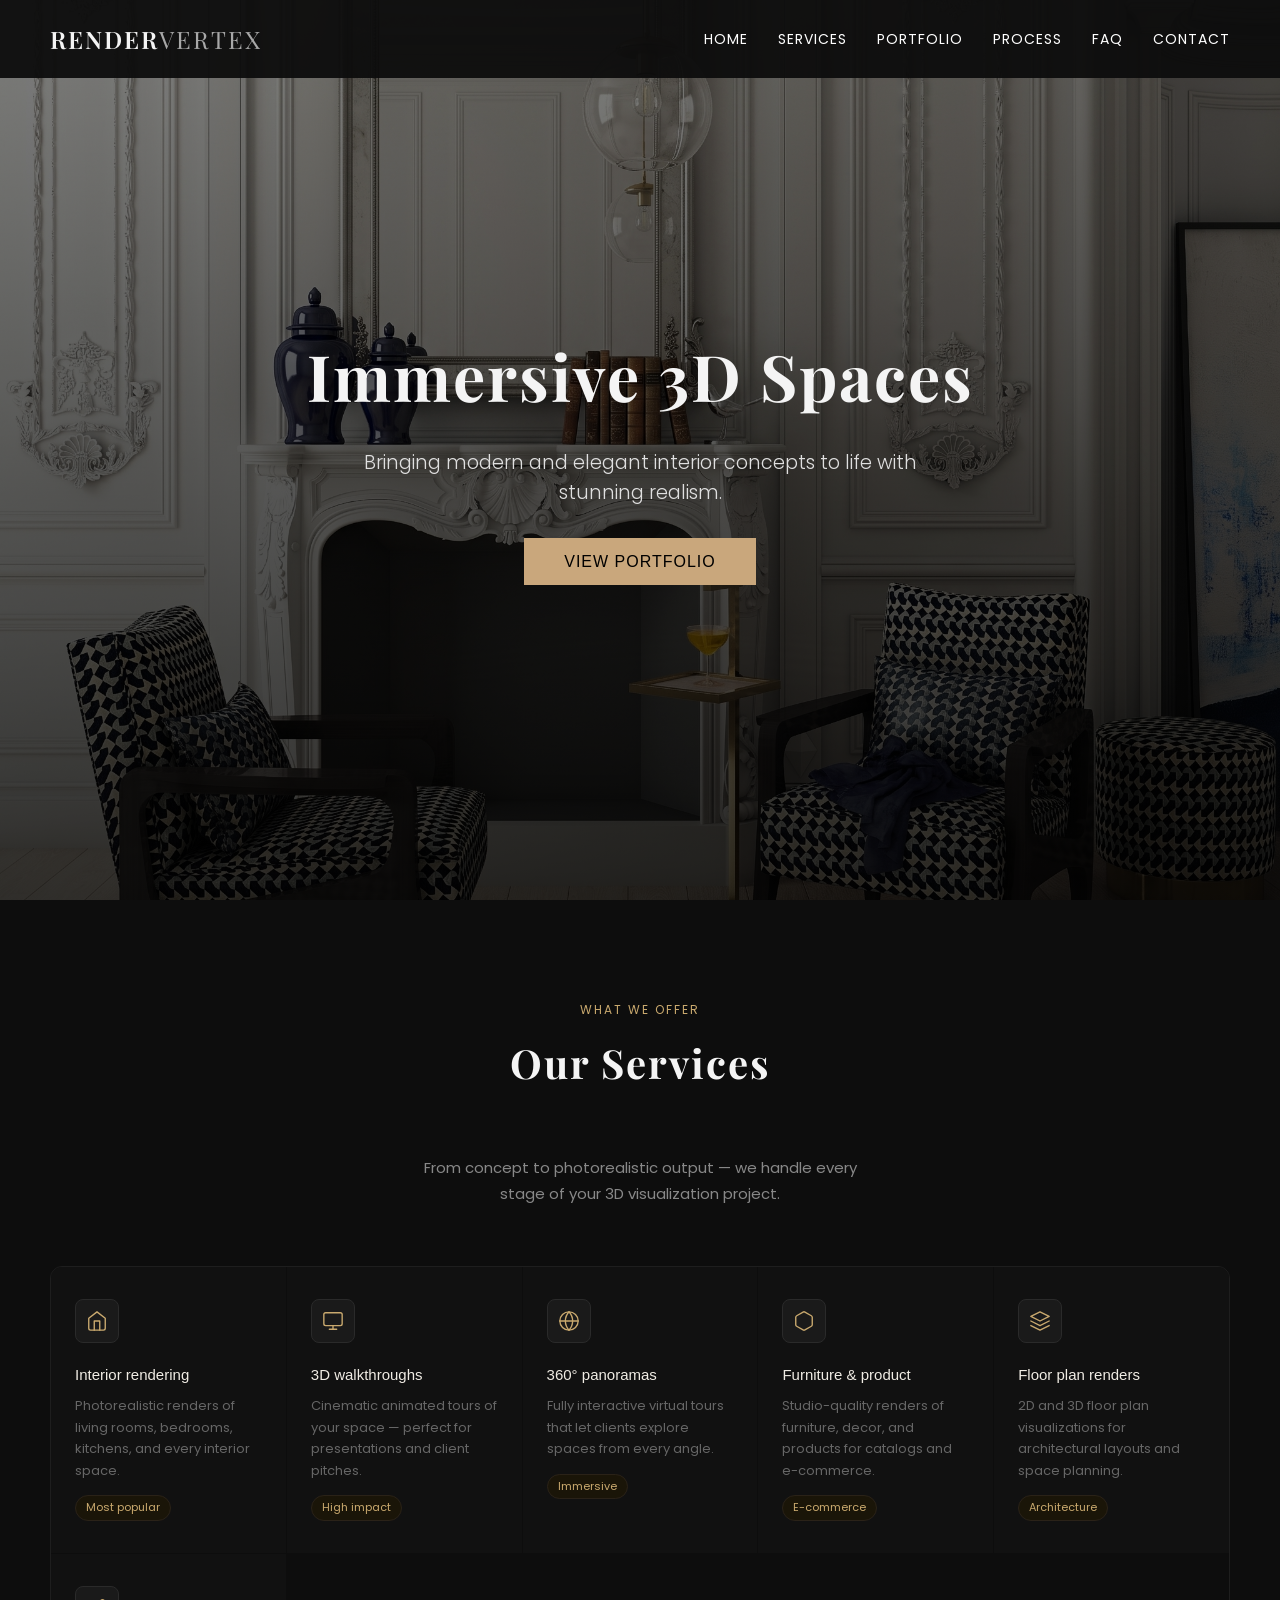
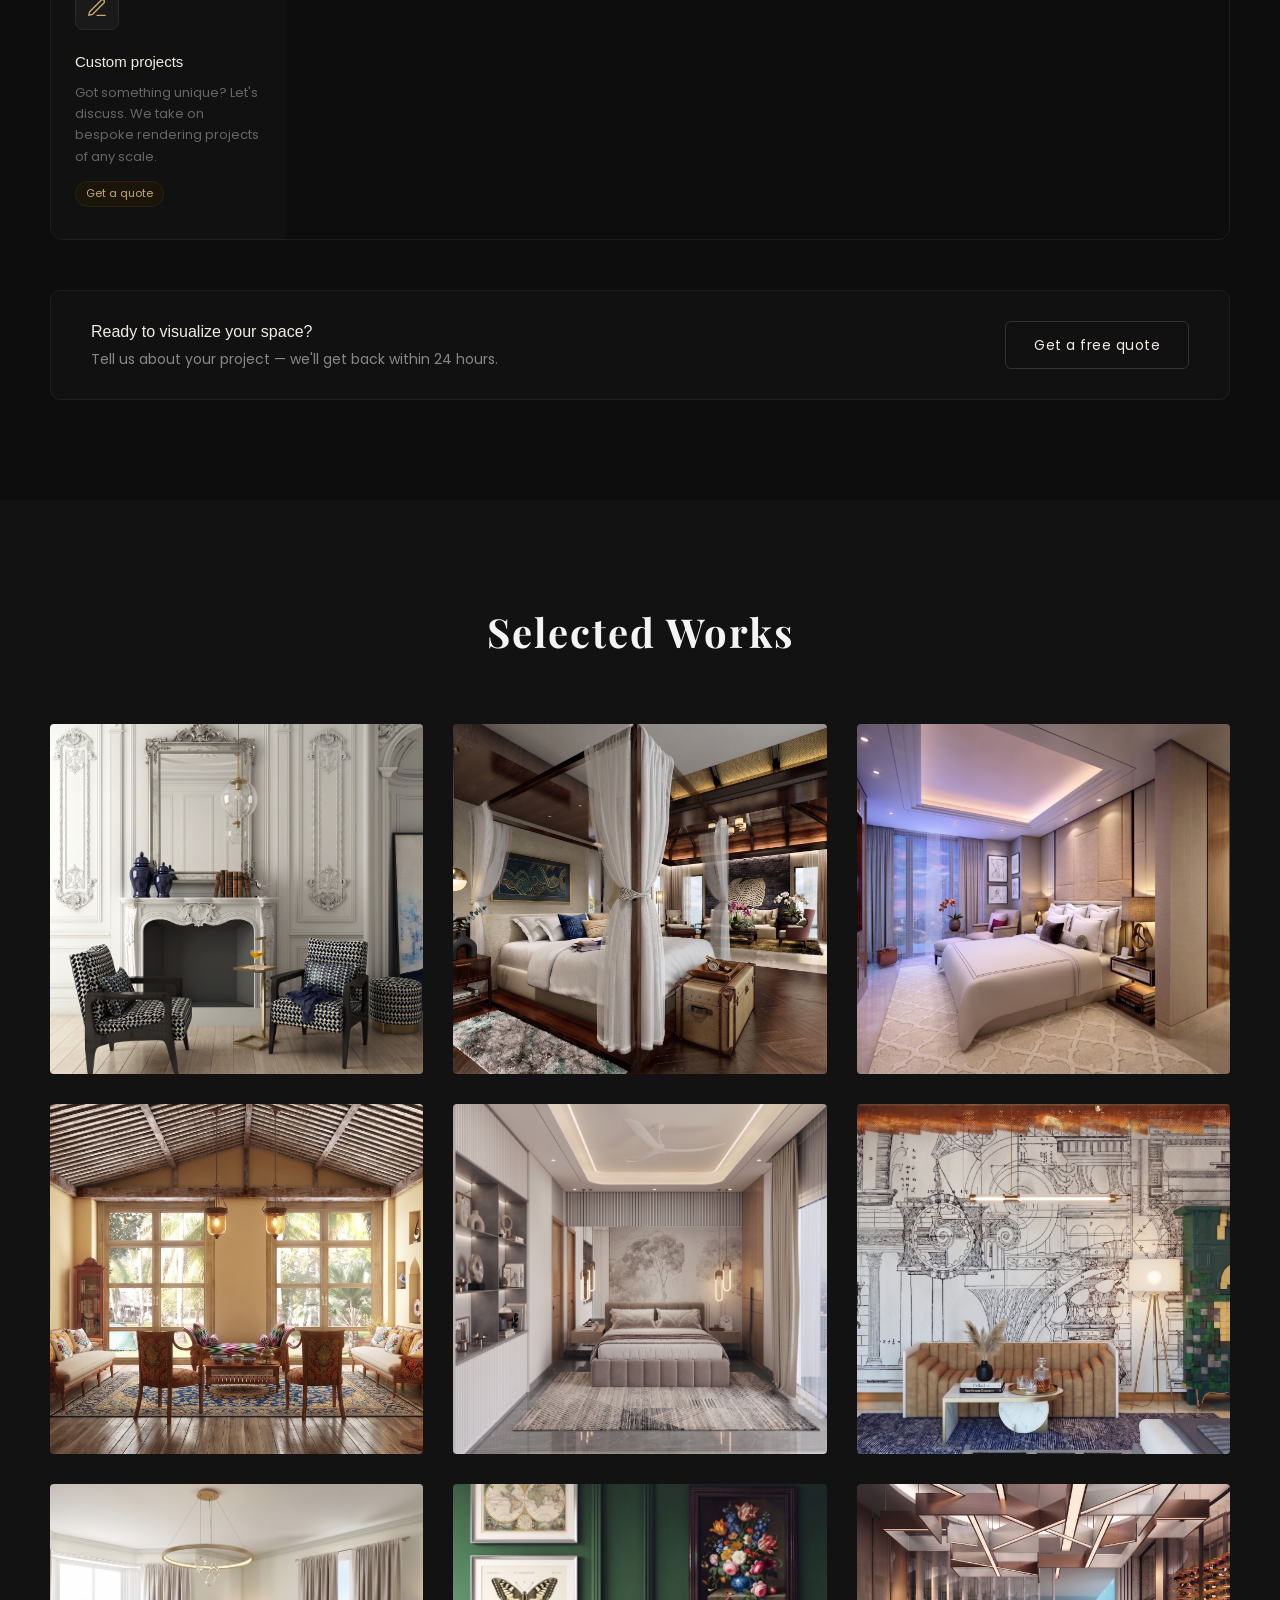
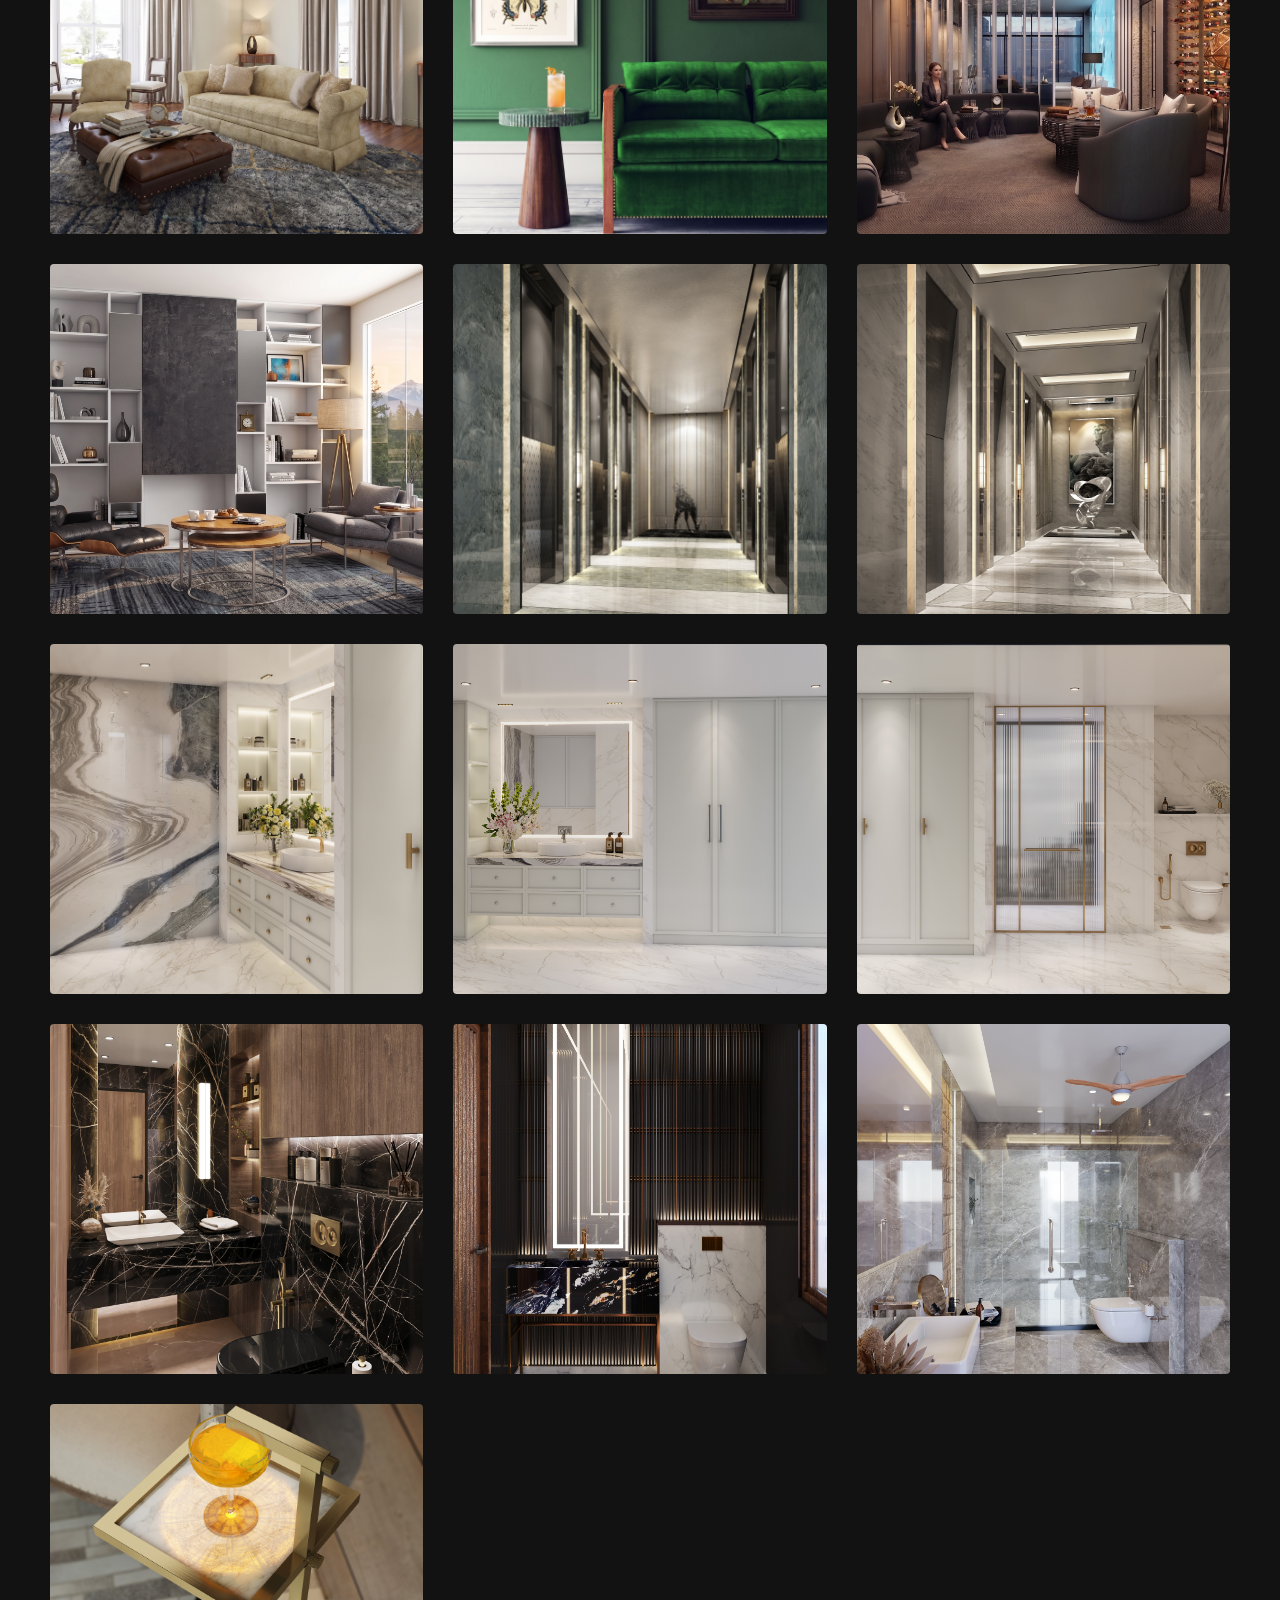
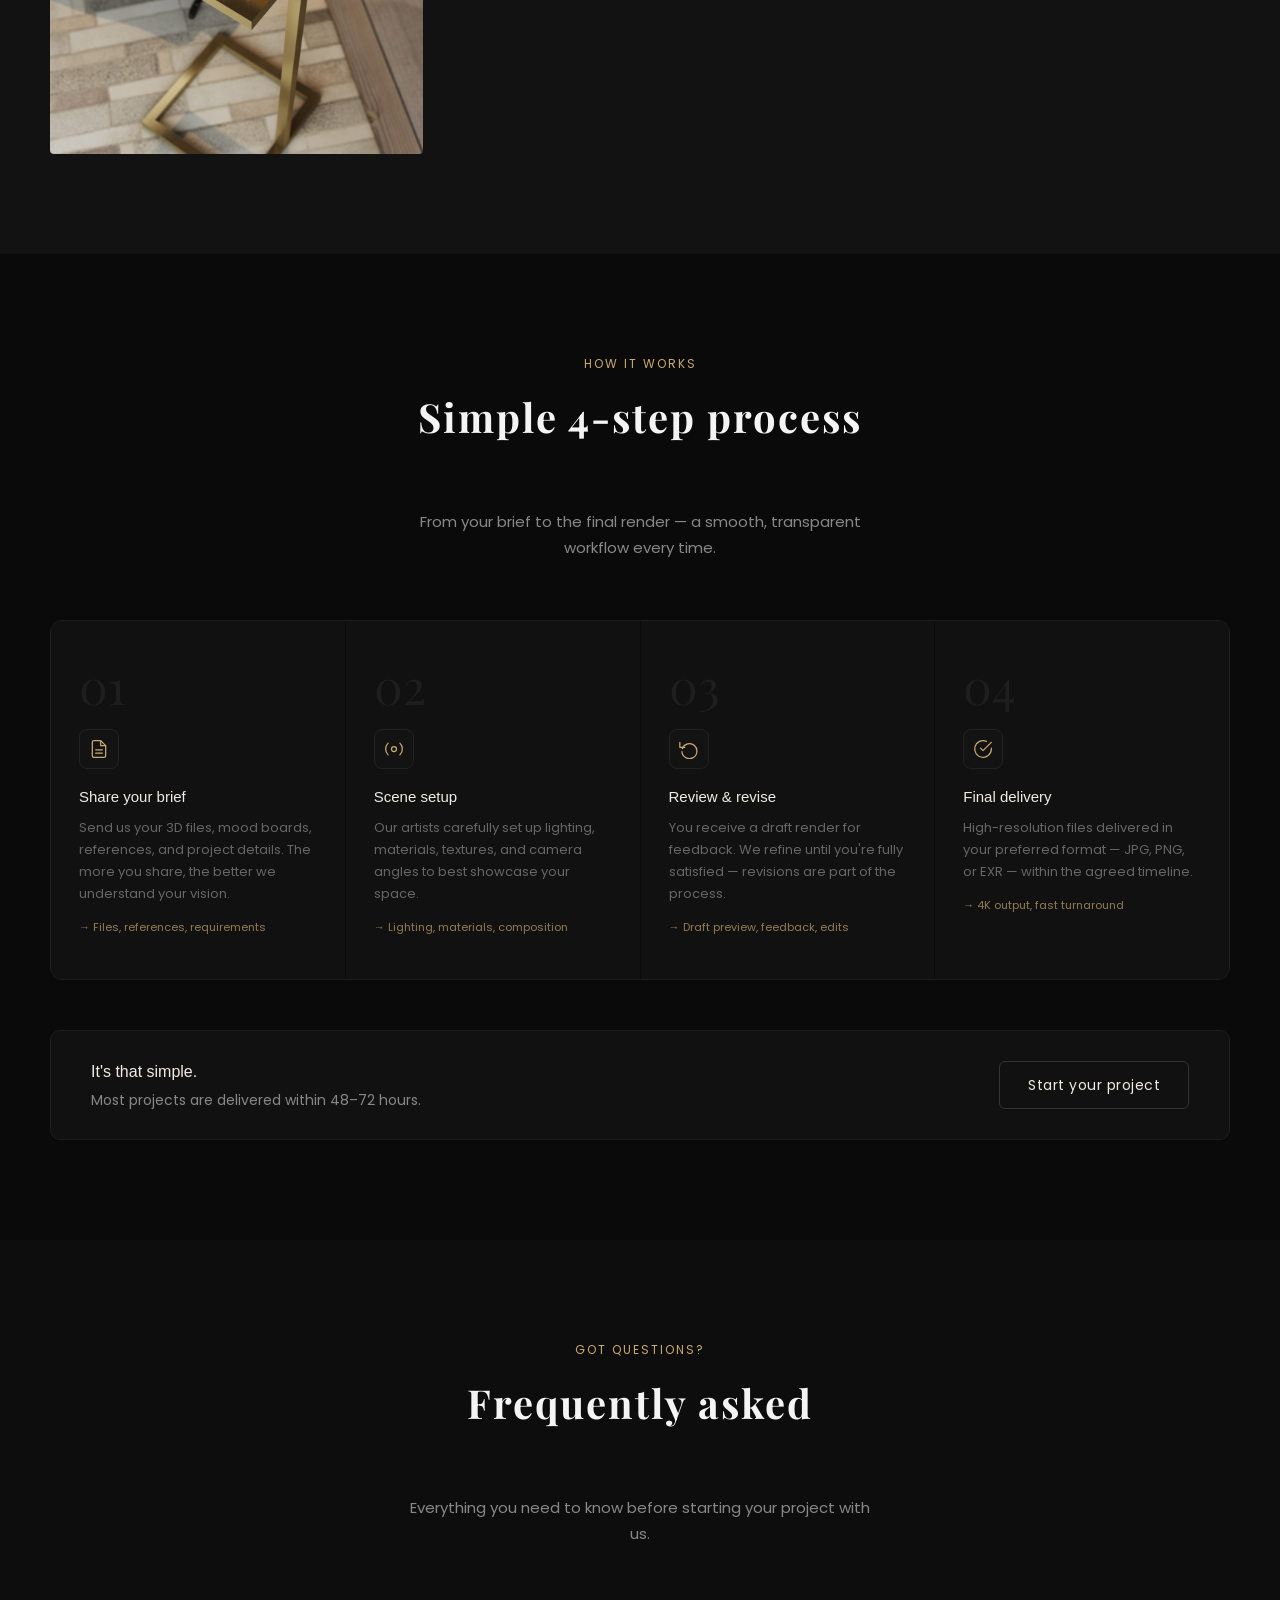
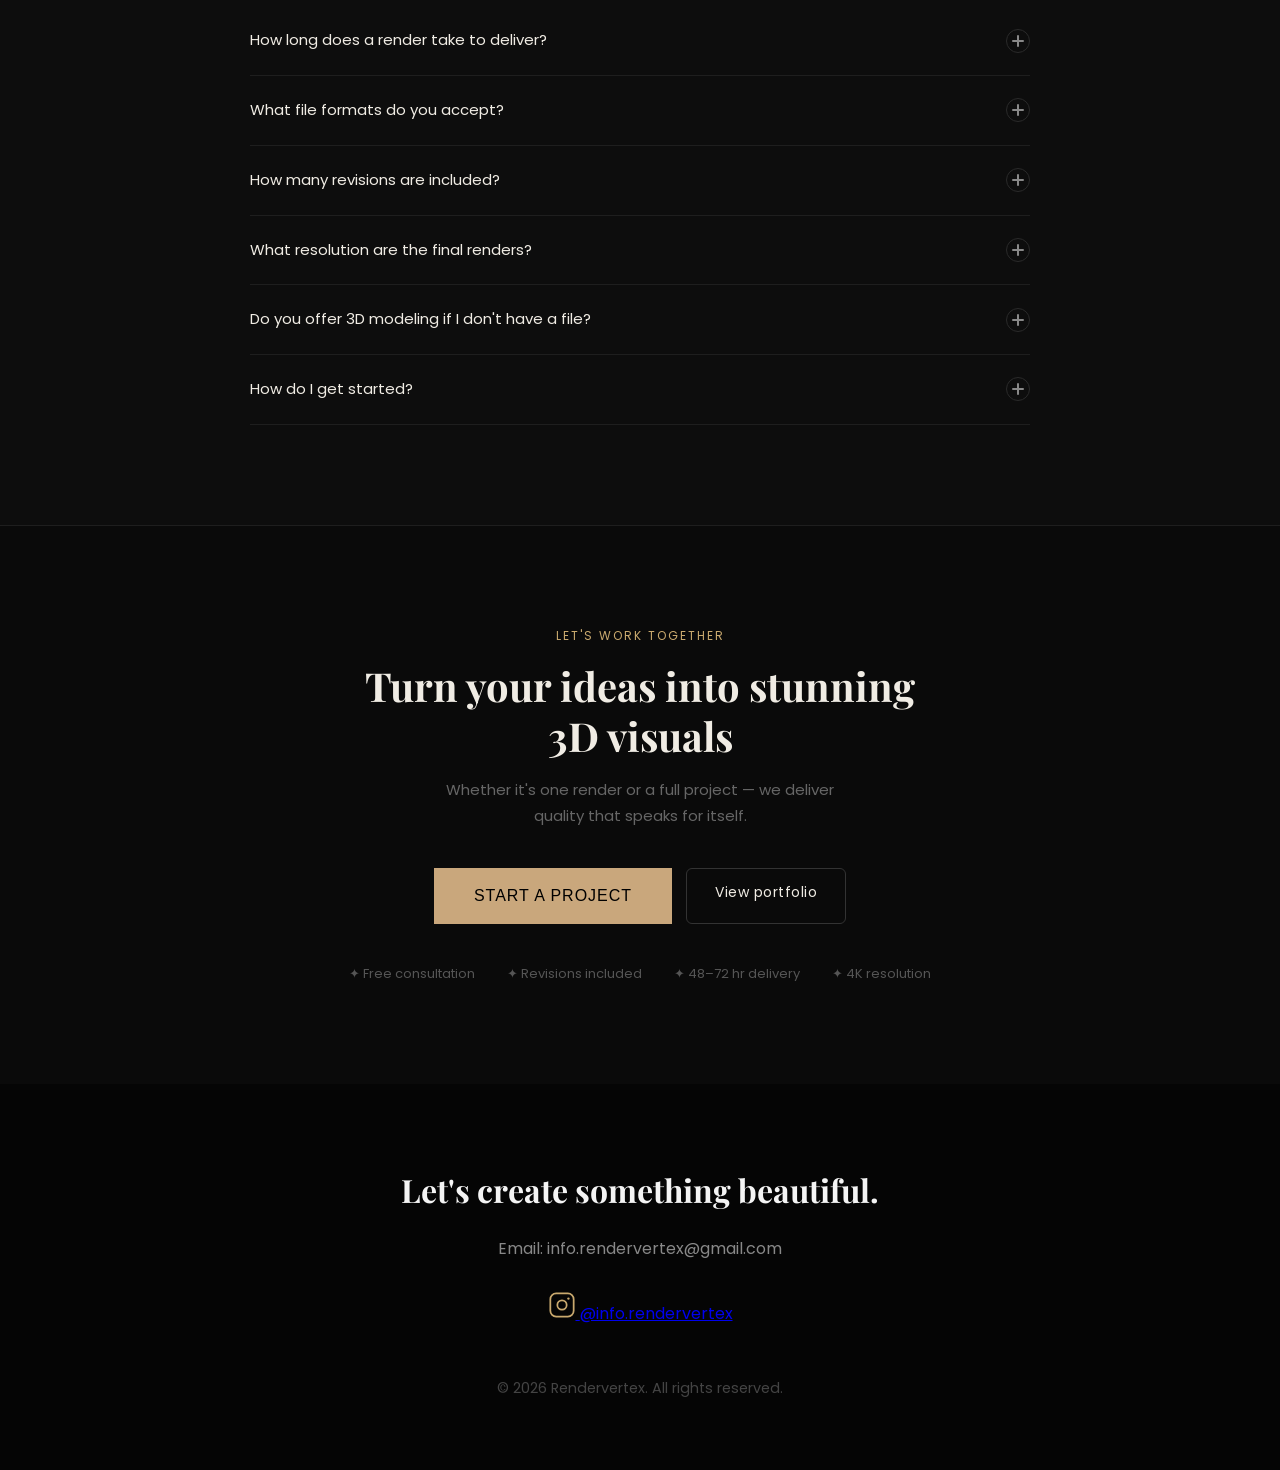
==== commit ca3aade3: "Update index.html" ====
--- a/index.html
+++ b/index.html
@@ -270,7 +270,15 @@
     <!-- Footer -->
     <footer id="contact">
         <h2>Let's create something beautiful.</h2>
-        <p>Email: info.rendervertex@gmail.com | Instagram: @rendervertex</p>
+        <p>Email: info.rendervertex@gmail.com</p>
+        <a href="https://www.instagram.com/info.rendervertex" target="_blank" class="insta-link">
+            <svg xmlns="http://www.w3.org/2000/svg" width="28" height="28" viewBox="0 0 24 24" fill="none" stroke="#c9a96e" stroke-width="1.5" stroke-linecap="round" stroke-linejoin="round">
+                <rect x="2" y="2" width="20" height="20" rx="5" ry="5"/>
+                <circle cx="12" cy="12" r="4"/>
+                <circle cx="17.5" cy="6.5" r="1" fill="#c9a96e" stroke="none"/>
+            </svg>
+            <span>@info.rendervertex</span>
+        </a>
         <p class="copyright">&copy; 2026 Rendervertex. All rights reserved.</p>
     </footer>
 
--- a/style.css
+++ b/style.css
@@ -185,40 +185,6 @@
     font-size: 0.9rem;
     color: #444;
     margin-top: 50px;
-}
-
-/* Social Icons */
-.social-icons {
-    display: flex;
-    justify-content: center;
-    gap: 14px;
-    margin-top: 10px;
-}
-
-.icon-circle {
-    width: 42px;
-    height: 42px;
-    border-radius: 50%;
-    background-color: #1a1a1a;
-    border: 1px solid #2a2a2a;
-    display: flex;
-    align-items: center;
-    justify-content: center;
-    color: #f4f4f4;
-    text-decoration: none;
-    transition: background-color 0.3s ease, border-color 0.3s ease, color 0.3s ease, transform 0.3s ease;
-}
-
-.icon-circle svg {
-    width: 20px;
-    height: 20px;
-}
-
-.icon-circle:hover {
-    background-color: #c9a96e;
-    border-color: #c9a96e;
-    color: #0d0d0d;
-    transform: translateY(-3px);
 }
 
 /* Mobile Responsiveness */
@@ -487,3 +453,67 @@
     .cta-strip { flex-direction: column; align-items: flex-start; padding: 1.5rem; }
     .cta-trust { gap: 1rem; }
 }
+
+/* ── Lightbox ── */
+#lightbox {
+    display: none;
+    position: fixed;
+    inset: 0;
+    background: rgba(0, 0, 0, 0.95);
+    z-index: 9999;
+    align-items: center;
+    justify-content: center;
+    flex-direction: column;
+}
+#lightbox.active {
+    display: flex;
+}
+#lb-img {
+    max-width: 90vw;
+    max-height: 85vh;
+    object-fit: contain;
+    border-radius: 4px;
+    box-shadow: 0 0 60px rgba(0,0,0,0.8);
+}
+#lb-caption {
+    color: #c9a96e;
+    font-family: 'Playfair Display', serif;
+    font-size: 1rem;
+    margin-top: 16px;
+    letter-spacing: 1px;
+}
+#lb-close {
+    position: fixed;
+    top: 20px;
+    right: 28px;
+    background: none;
+    border: 1px solid #444;
+    color: #fff;
+    font-size: 20px;
+    width: 40px;
+    height: 40px;
+    border-radius: 50%;
+    cursor: pointer;
+    transition: border-color 0.2s, color 0.2s;
+}
+#lb-close:hover { border-color: #c9a96e; color: #c9a96e; }
+#lb-prev, #lb-next {
+    position: fixed;
+    top: 50%;
+    transform: translateY(-50%);
+    background: none;
+    border: 1px solid #444;
+    color: #fff;
+    font-size: 32px;
+    width: 48px;
+    height: 48px;
+    border-radius: 50%;
+    cursor: pointer;
+    transition: border-color 0.2s, color 0.2s;
+    display: flex;
+    align-items: center;
+    justify-content: center;
+}
+#lb-prev { left: 20px; }
+#lb-next { right: 20px; }
+#lb-prev:hover, #lb-next:hover { border-color: #c9a96e; color: #c9a96e; }
